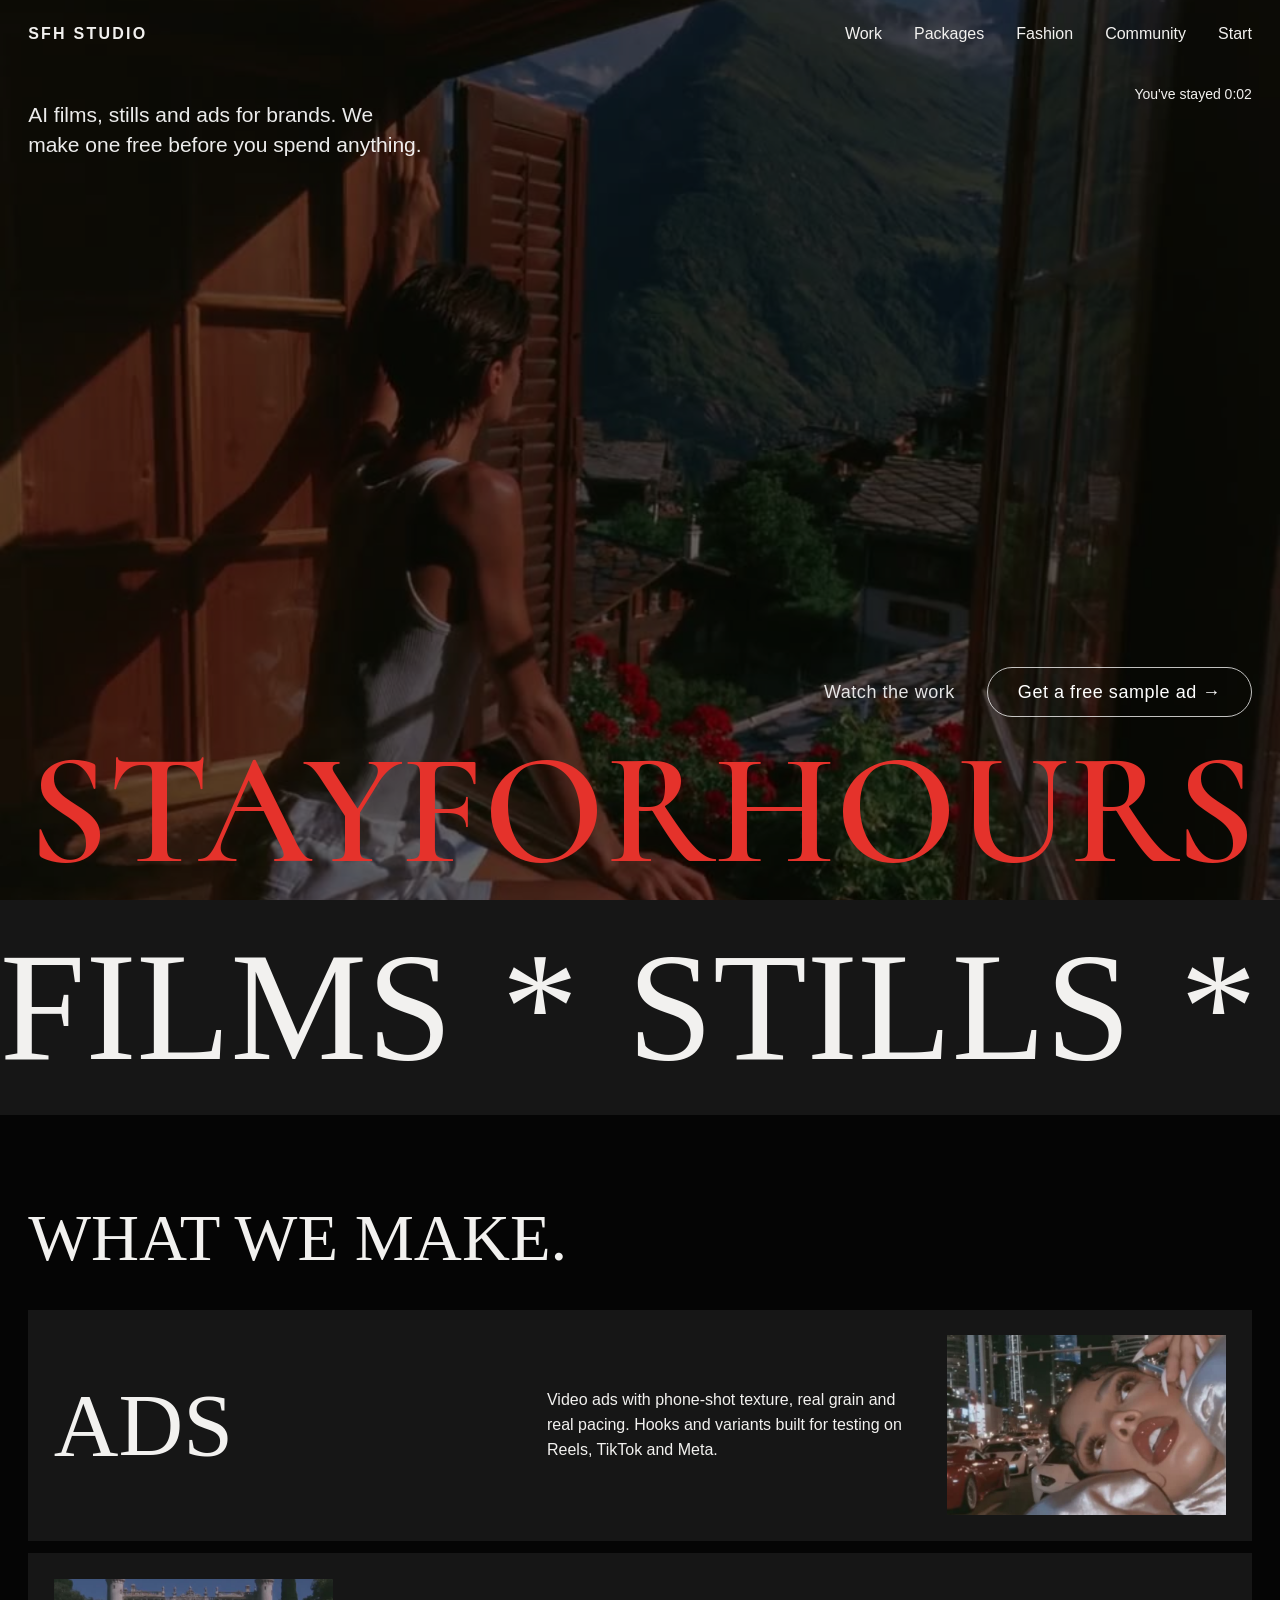
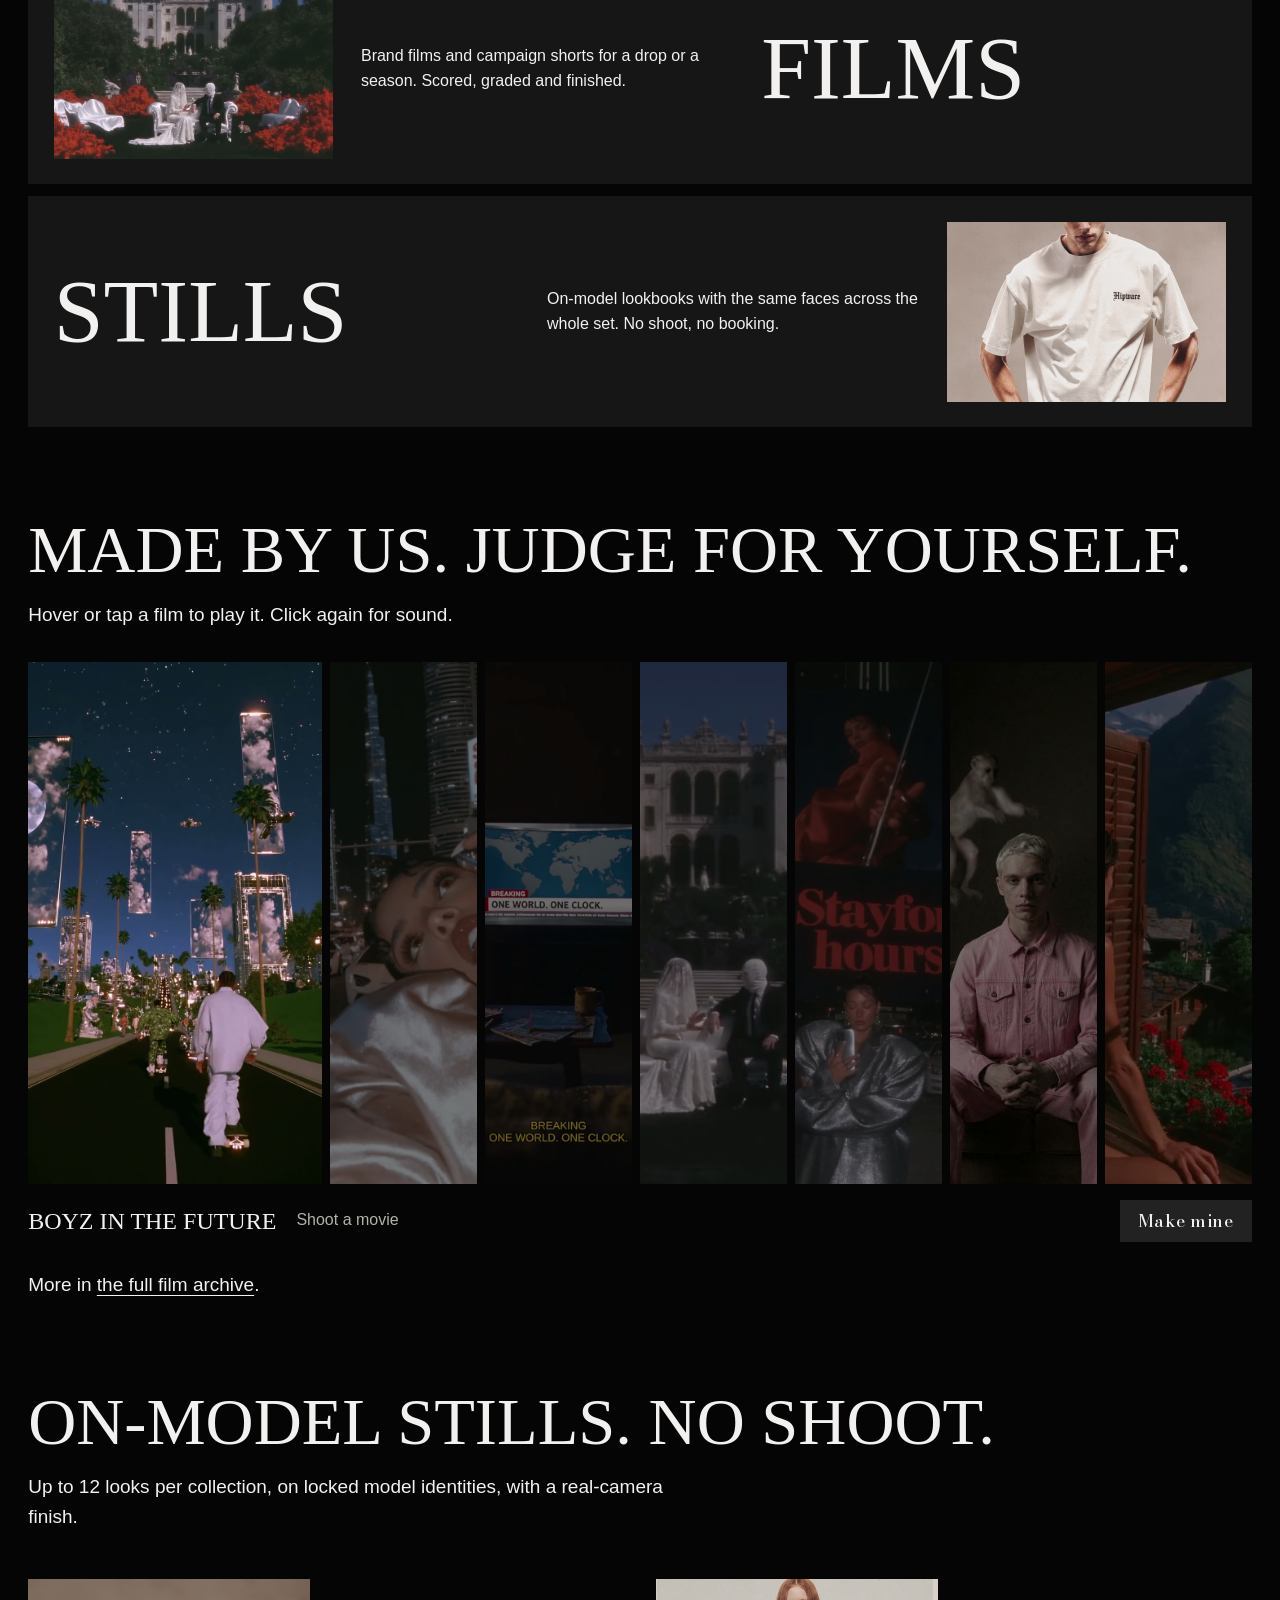
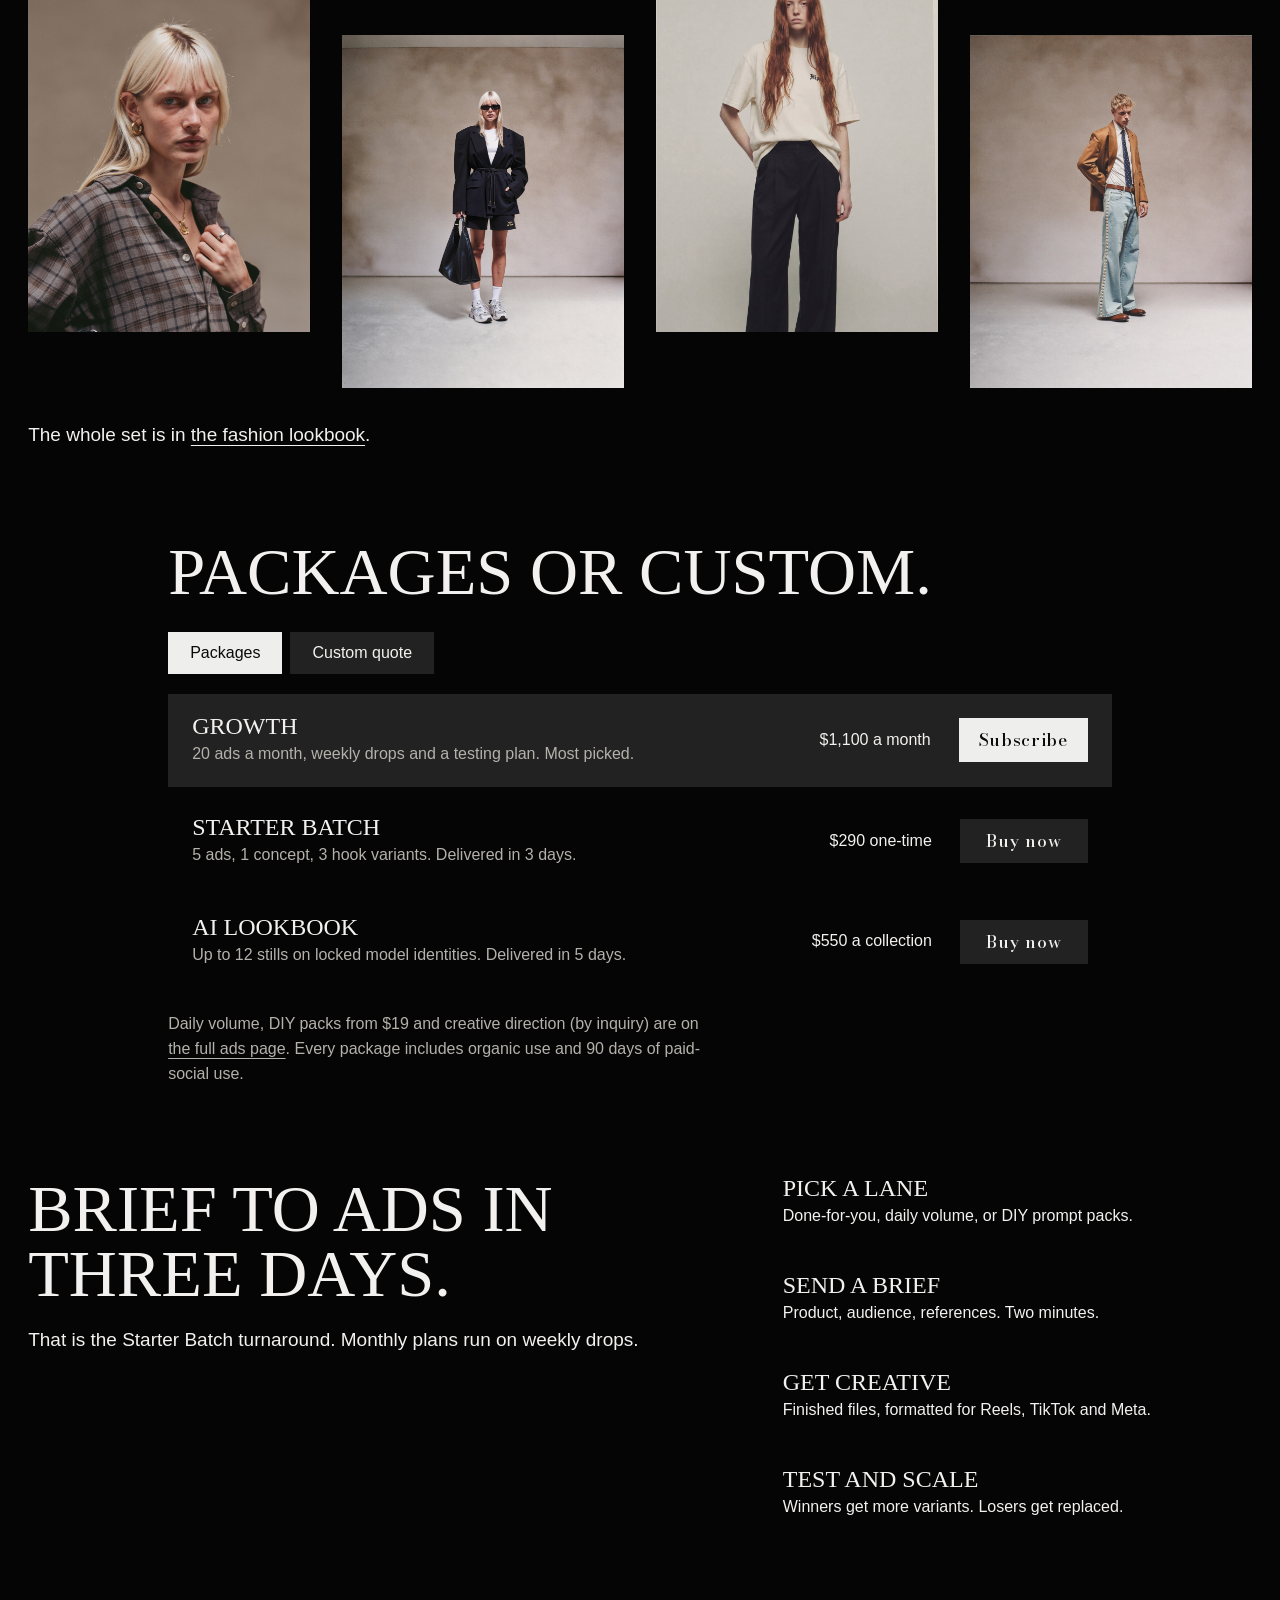
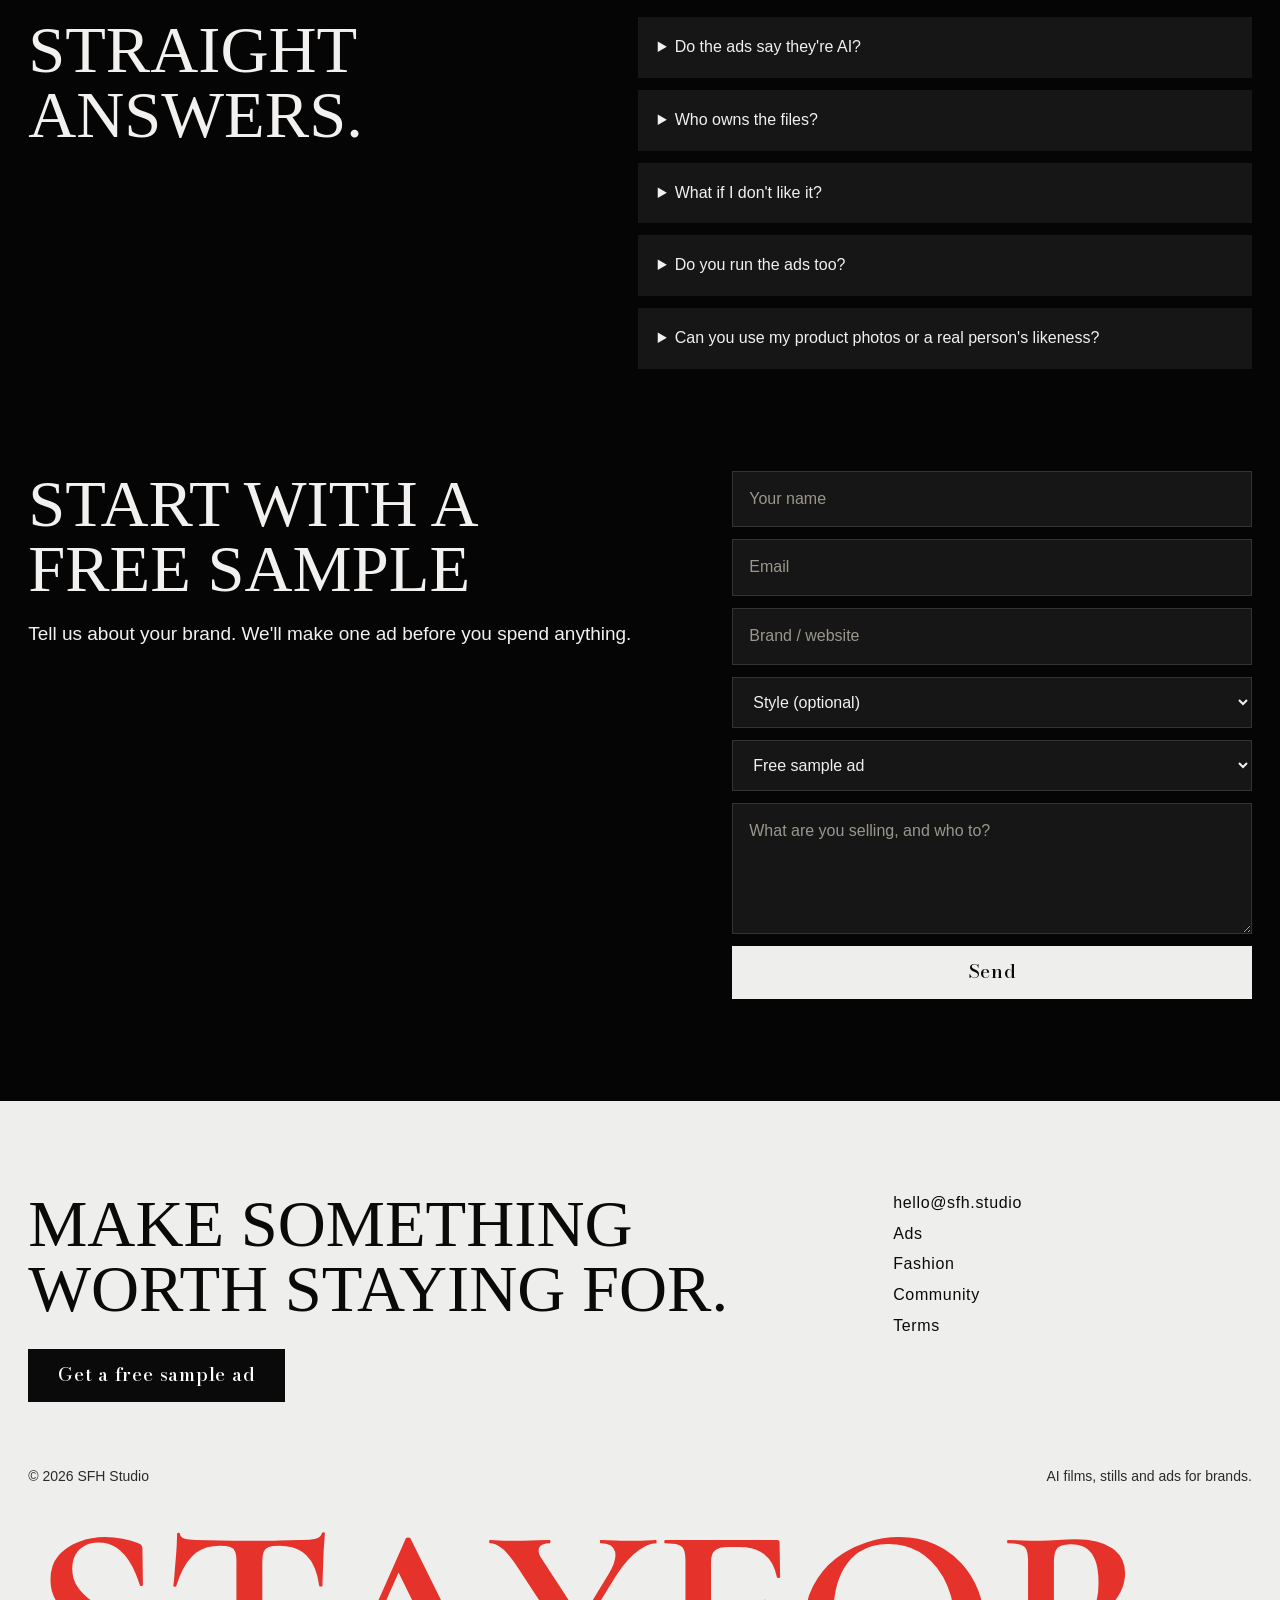
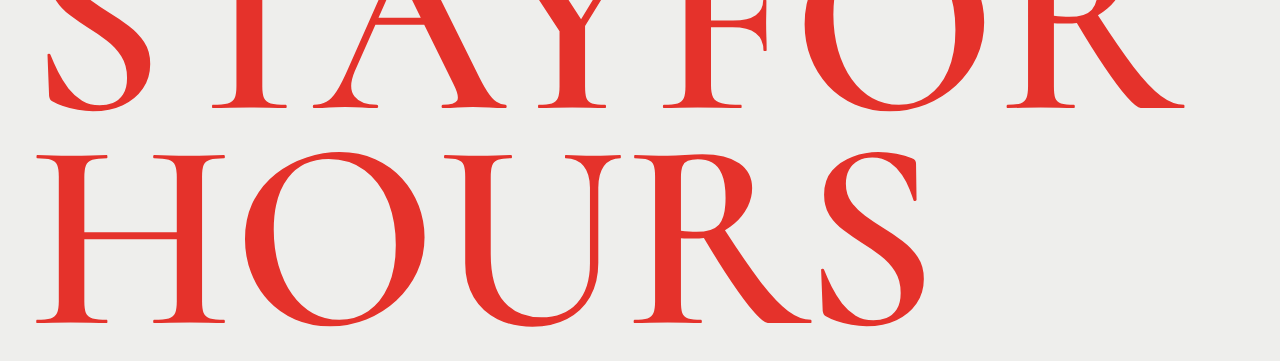
==== index.html @ dc60b014 "Marquee words blink fully off; STAY uppercase at random spots Words now fade completely out and back" ====
<!doctype html>
<html lang="en">
<head>
<meta charset="utf-8">
<meta name="viewport" content="width=device-width, initial-scale=1">
<title>SFH Studio</title>
<meta name="description" content="Visual storytelling for brands: films, stills and ads from SFH Studio.">
<link rel="icon" href="favicon.svg" type="image/svg+xml">
<meta property="og:type" content="website"><meta property="og:site_name" content="SFH Studio">
<meta property="og:title" content="SFH Studio"><meta property="og:description" content="Phone-shot video ads, films and stills for brands from SFH Studio.">
<meta property="og:url" content="https://sfh.studio/"><meta property="og:image" content="https://sfh.studio/og.png">
<meta name="twitter:card" content="summary_large_image">
<link rel="stylesheet" href="style.css">
<script>document.documentElement.classList.add("js")</script>
</head>
<body>
<header class="hero">
<video class="bg" src="reels/alpine.mp4" poster="reels/alpine.jpg" autoplay muted loop playsinline preload="metadata"></video>
<div class="shade"></div>
<nav><a class="logo" href="#" data-brand>SFH Studio</a>
<div><a href="#work">Work</a><a href="#pricing">Packages</a><a href="fashion.html">Fashion</a><a href="community.html">Community</a><a href="#start">Start</a></div></nav>
<div class="what-wrap">
<p class="what">AI films, stills and ads for brands. We make one free before you spend anything.</p>
</div>
<h1>Stayforhours</h1>
<div class="cta"><a class="btn ghost" href="#work">Watch the work</a><a class="btn" href="#start">Get a free sample ad <span aria-hidden="true">&rarr;</span></a></div>
</header>

<div class="marquee" aria-hidden="true"><div><span class="mq"><span class="w"><b>Films</b><i>Stay</i></span><span>*</span><span class="w"><b>Stills</b><i>Stay</i></span><span>*</span><span class="w"><b>Ads</b><i>Stay</i></span><span>*</span></span><span class="mq"><span class="w"><b>Films</b><i>Stay</i></span><span>*</span><span class="w"><b>Stills</b><i>Stay</i></span><span>*</span><span class="w"><b>Ads</b><i>Stay</i></span><span>*</span></span><span class="mq"><span class="w"><b>Films</b><i>Stay</i></span><span>*</span><span class="w"><b>Stills</b><i>Stay</i></span><span>*</span><span class="w"><b>Ads</b><i>Stay</i></span><span>*</span></span><span class="mq"><span class="w"><b>Films</b><i>Stay</i></span><span>*</span><span class="w"><b>Stills</b><i>Stay</i></span><span>*</span><span class="w"><b>Ads</b><i>Stay</i></span><span>*</span></span></div></div>

<main>
<section id="offer" class="offer">
<div class="wrap">
<h2 class="rv">What we make.</h2>
<div class="offers">
<a class="offer-row rv" href="ads.html"><h3>Ads</h3><p>Video ads with phone-shot texture, real grain and real pacing. Hooks and variants built for testing on Reels, TikTok and Meta.</p><img src="reels/after-hours.jpg" width="540" height="960" loading="lazy" alt="Still from the Hours Later ad"></a>
<a class="offer-row rv" href="videos.html"><h3>Films</h3><p>Brand films and campaign shorts for a drop or a season. Scored, graded and finished.</p><img src="reels/castle.jpg" width="960" height="720" loading="lazy" alt="Still from the Castle film"></a>
<a class="offer-row rv" href="fashion.html"><h3>Stills</h3><p>On-model lookbooks with the same faces across the whole set. No shoot, no booking.</p><img src="lookbook/look-04.jpg" width="1116" height="1400" loading="lazy" alt="Lookbook still, model in a cream tee"></a>
</div>
</div>
</section>

<section id="work" class="work">
<div class="wrap">
<h2 class="rv">Made by us. Judge for yourself.</h2>
<p class="lede rv" style="--d:80ms">Hover or tap a film to play it. Click again for sound.</p>
<div class="reel-wrap rv" style="--d:120ms">
<div class="panels" id="reels"></div>
<div class="now"><b id="now-title"></b><span id="now-style"></span><button type="button" class="btn ghost pick-btn" id="now-pick">Make mine</button></div>
</div>
<p class="lede more rv">More in <a href="videos.html">the full film archive</a>.</p>
</div>
</section>

<section id="stills" class="stills">
<div class="wrap">
<h2 class="rv">On-model stills. No shoot.</h2>
<p class="lede rv" style="--d:80ms">Up to 12 looks per collection, on locked model identities, with a real-camera finish.</p>
<div class="strip">
<img class="rv" src="lookbook/look-01.jpg" width="1116" height="1400" loading="lazy" alt="Lookbook still, close portrait in a checked shirt">
<img class="rv" style="--d:80ms" src="lookbook/look-03.jpg" width="1116" height="1400" loading="lazy" alt="Lookbook still, black blazer and shorts">
<img class="rv" style="--d:160ms" src="lookbook/look-12.jpg" width="1116" height="1400" loading="lazy" alt="Lookbook still, cream tee and black trousers">
<img class="rv" style="--d:240ms" src="lookbook/look-07.jpg" width="1116" height="1400" loading="lazy" alt="Lookbook still, tan blazer and light jeans">
</div>
<p class="lede more rv">The whole set is in <a href="fashion.html">the fashion lookbook</a>.</p>
</div>
</section>

<section id="pricing" class="pricing">
<div class="wrap narrow">
<h2 class="rv">Packages or custom.</h2>
<div class="tabs rv" role="tablist" aria-label="Pricing">
<button type="button" role="tab" id="t-pk" aria-selected="true" aria-controls="p-pk">Packages</button>
<button type="button" role="tab" id="t-q" aria-selected="false" aria-controls="p-q">Custom quote</button>
</div>
<div id="p-pk" role="tabpanel" aria-labelledby="t-pk">
<ul class="pk">
<li><div><h3>Growth</h3><p>20 ads a month, weekly drops and a testing plan. Most picked.</p></div><span class="amt">$1,100 a month</span><a class="btn" href="https://buy.stripe.com/6oU7sDgMt8I3fGPfzD3VC07">Subscribe</a></li>
<li><div><h3>Starter Batch</h3><p>5 ads, 1 concept, 3 hook variants. Delivered in 3 days.</p></div><span class="amt">$290 one-time</span><a class="btn ghost" href="https://buy.stripe.com/bJe00bfIp9M766f5Z33VC00">Buy now</a></li>
<li><div><h3>AI Lookbook</h3><p>Up to 12 stills on locked model identities. Delivered in 5 days.</p></div><span class="amt">$550 a collection</span><a class="btn ghost" href="https://buy.stripe.com/3cIcMXeEl0bxamv3QV3VC04">Buy now</a></li>
</ul>
<p class="lede more">Daily volume, DIY packs from $19 and creative direction (by inquiry) are on <a href="ads.html">the full ads page</a>. Every package includes organic use and 90 days of paid-social use.</p>
</div>
<div id="p-q" role="tabpanel" aria-labelledby="t-q" hidden>
<form id="quote">
<input name="name" placeholder="Your name" aria-label="Your name" required>
<input name="email" type="email" placeholder="Email" aria-label="Email" required>
<input name="brand" placeholder="Brand / website" aria-label="Brand or website" required>
<select name="interest" aria-label="What do you need"><option>Custom ads</option><option>Brand film</option><option>Lookbook or stills</option><option>Daily volume</option><option>Something else</option></select>
<select name="budget" aria-label="Budget"><option value="">Budget (optional)</option><option>Under $500</option><option>$500 to $2,000</option><option>$2,000 to $5,000</option><option>$5,000 and up</option><option>Not sure yet</option></select>
<textarea name="notes" rows="4" placeholder="What do you need, and by when?" aria-label="What do you need, and by when?"></textarea>
<button class="btn" type="submit">Request a quote</button>
</form>
</div>
</div>
</section>

<section id="how" class="how">
<div class="wrap how-grid wide">
<div>
<h2 class="rv">Brief to ads in three days.</h2>
<p class="lede rv" style="--d:80ms">That is the Starter Batch turnaround. Monthly plans run on weekly drops.</p>
</div>
<ol class="steps2">
<li class="rv"><b>Pick a lane</b><span>Done-for-you, daily volume, or DIY prompt packs.</span></li>
<li class="rv" style="--d:80ms"><b>Send a brief</b><span>Product, audience, references. Two minutes.</span></li>
<li class="rv" style="--d:160ms"><b>Get creative</b><span>Finished files, formatted for Reels, TikTok and Meta.</span></li>
<li class="rv" style="--d:240ms"><b>Test and scale</b><span>Winners get more variants. Losers get replaced.</span></li>
</ol>
</div>
</section>

<section id="faq" class="faq">
<div class="wrap how-grid">
<h2 class="rv">Straight answers.</h2>
<div>
<details class="rv"><summary>Do the ads say they're AI?</summary><p>We don't lead with it, and we're upfront if you ask. Platform AI-disclosure rules are your responsibility to apply when you publish; we'll tell you which ones apply to your placements.</p></details>
<details class="rv"><summary>Who owns the files?</summary><p>Once paid, you get organic use and 90 days of paid-social use. Longer paid use, exclusivity and full buyouts are add-ons. See the <a href="terms.html">terms</a>.</p></details>
<details class="rv"><summary>What if I don't like it?</summary><p>One revision round is included in every package. Daily volume includes ongoing direction changes.</p></details>
<details class="rv"><summary>Do you run the ads too?</summary><p>Optionally. Managed Testing launches and monitors your test inside your own ad account. You keep ownership of the account and pay the platform directly. We don't run ads through ours.</p></details>
<details class="rv"><summary>Can you use my product photos or a real person's likeness?</summary><p>Product photos, yes. We don't generate real people's likeness without written consent.</p></details>
</div>
</div>
</section>

<section id="start">
<div class="wrap start">
<div>
<h2 class="rv">Start with a free sample</h2>
<p class="lede rv" style="--d:80ms">Tell us about your brand. We'll make one ad before you spend anything.</p>
</div>
<form id="intake" class="rv" style="--d:140ms">
<input name="name" placeholder="Your name" aria-label="Your name" required>
<input name="email" type="email" placeholder="Email" aria-label="Email" required>
<input name="brand" placeholder="Brand / website" aria-label="Brand or website" required>
<select name="style" aria-label="Style"><option value="">Style (optional)</option><option>Shoot a movie</option><option>UGC ad</option><option>Brand story</option><option>Your own billboard</option><option>Fantasy film</option><option>Cinematic commercial</option><option>Up-close talk</option></select>
<select name="interest" aria-label="What are you interested in"><option>Free sample ad</option><option>Done-for-you package</option><option>Daily volume</option><option>DIY prompt packs</option><option>Lookbook</option><option>Brand film</option><option>Creative direction</option><option>1-on-1 consulting / coaching</option></select>
<textarea name="notes" rows="4" placeholder="What are you selling, and who to?" aria-label="What are you selling, and who to?"></textarea>
<button class="btn" type="submit">Send</button>
</form>
</div>
</section>
</main>

<footer>
<div class="f-top">
<div><h2>Make something worth staying for.</h2><a class="btn" href="#start">Get a free sample ad</a></div>
<div class="f-links"><span id="mail"></span><a href="ads.html">Ads</a><a href="fashion.html">Fashion</a><a href="community.html">Community</a><a href="terms.html">Terms</a></div>
</div>
<div class="f-legal"><span>© <span id="yr"></span> <span data-brand>SFH Studio</span></span><span>AI films, stills and ads for brands.</span></div>
<span class="f-name" aria-hidden="true">Stayfor<br>hours</span>
</footer>

<script src="contact.js"></script>
<script>
const SITE = {
  name: 'SFH Studio',
  email: CONTACT.email,
  formAction: CONTACT.formAction,
  reels: [
    {src:'reels/pink-house.mp4', poster:'reels/pink-house.jpg', label:'Boyz in the Future', ar:'9/16', style:'Shoot a movie'},
    {src:'reels/after-hours.mp4', poster:'reels/after-hours.jpg', label:'Hours Later', ar:'9/16', style:'UGC ad'},
    {src:'reels/timezones.mp4', poster:'reels/timezones.jpg', label:'The Day the World Abolished Time Zones', ar:'9/16', style:'Brand story'},
    {src:'reels/castle.mp4', poster:'reels/castle.jpg', label:'Castle film', ar:'4/3', style:'Fantasy film'},
    {src:'reels/billboard.mp4', poster:'reels/billboard.jpg', label:'Stay For Hours', ar:'9/16', style:'Your own billboard'},
    {src:'reels/reel-v1.mp4', poster:'reels/reel-v1.jpg', label:'Slow Burn', ar:'9/16', style:'Up-close talk'},
    {src:'reels/alpine.mp4', poster:'reels/alpine.jpg', label:'Alpine', ar:'4/3', style:'Cinematic commercial'}
  ]
};

const esc = s => String(s).replace(/[&<>"]/g, c => ({'&':'&amp;','<':'&lt;','>':'&gt;','"':'&quot;'}[c]));
const panels = document.getElementById('reels'), nowT = document.getElementById('now-title'), nowS = document.getElementById('now-style'), nowB = document.getElementById('now-pick');
panels.innerHTML = SITE.reels.map(r => `<figure class="panel" tabindex="0" aria-label="${esc(r.label)}" style="--ar:${r.ar==='4/3'?1.333:0.5625};--r:${esc(r.ar)}"><video src="${esc(r.src)}" poster="${esc(r.poster||'')}" muted loop playsinline preload="none"></video></figure>`).join('');
const pv = [...panels.children];
let cur = -1;
// Cloudflare static assets ignore Range requests, so streamed video can't be scrubbed (worst on phones). Loading each file as a blob on first open makes seeking work.
async function load(v) {
  if (v.dataset.blob) return; v.dataset.blob = '1';
  try { const blob = await (await fetch(v.getAttribute('src'))).blob(); const t = v.currentTime, playing = !v.paused; v.src = URL.createObjectURL(blob); if (t) v.currentTime = t; if (playing) v.play().catch(() => {}); } catch (_) {}
}
function openFilm(i, play = true) {
  if (i === cur) return; cur = i;
  pv.forEach((p, j) => { const v = p.querySelector('video'); p.classList.toggle('active', j === i); if (j !== i) { v.pause(); v.controls = false; v.muted = true; } });
  const r = SITE.reels[i], v = pv[i].querySelector('video');
  nowT.textContent = r.label; nowS.textContent = r.style; nowB.dataset.style = r.style;
  if (play) { load(v); v.play().catch(() => {}); }
}
let hov;
pv.forEach((p, i) => {
  p.addEventListener('mouseenter', () => { clearTimeout(hov); hov = setTimeout(() => openFilm(i), 90); });
  p.addEventListener('mouseleave', () => clearTimeout(hov));
  p.addEventListener('focus', () => openFilm(i));
  p.addEventListener('click', () => {
    if (cur !== i) { openFilm(i); return; }
    const v = p.querySelector('video'); v.muted = false; v.controls = true; v.play().catch(() => {});
  });
});
openFilm(0, false);

function pick(style) {
  const f = document.getElementById('intake');
  f.elements.style.value = style;
  document.getElementById('start').scrollIntoView({behavior:'smooth'});
  setTimeout(() => f.elements.name.focus({preventScroll:true}), 500);
}
nowB.addEventListener('click', () => pick(nowB.dataset.style));

// pricing tabs
const tabs = [...document.querySelectorAll('[role=tab]')];
tabs.forEach(t => t.addEventListener('click', () => tabs.forEach(o => {
  const on = o === t; o.setAttribute('aria-selected', on);
  document.getElementById(o.getAttribute('aria-controls')).hidden = !on;
})));
document.title = SITE.name;
document.querySelectorAll('[data-brand]').forEach(e => e.textContent = SITE.name);
document.getElementById('yr').textContent = new Date().getFullYear();
document.getElementById('mail').textContent = SITE.email;

// STAY jumps to a random spot on its word at the start of every blink
document.querySelectorAll('.mq i').forEach(el => {
  const place = () => { el.style.left = (Math.random() * 75) + '%'; el.style.top = (Math.random() * 70) + '%'; };
  place();
  el.addEventListener('animationiteration', place);
});

// entrances: reveal each part once as it scrolls in
const rio = new IntersectionObserver(es => es.forEach(e => { if (e.isIntersecting) { e.target.classList.add('in'); rio.unobserve(e.target); } }), {rootMargin:'0px 0px -8% 0px'});
document.querySelectorAll('.rv').forEach(el => rio.observe(el));

// the name as a clock: how long you've stayed
const stay = document.createElement('p'); stay.className = 'stay';
document.querySelector('.hero').appendChild(stay);
const t0 = Date.now();
(function tick(){ const s = Math.floor((Date.now()-t0)/1000); stay.textContent = `You've stayed ${Math.floor(s/60)}:${String(s%60).padStart(2,'0')}`; setTimeout(tick, 1000); })();

document.querySelectorAll('#intake,#quote').forEach(form => form.addEventListener('submit', async e => {
  e.preventDefault();
  const f = e.target, d = Object.fromEntries(new FormData(f)); const ref = CONTACT.ref(); if (ref) d.referrer = ref;
  const label = f.id === 'quote' ? 'Custom quote: ' : 'New inquiry: ';
  if (SITE.formAction) {
    try {
      const r = await fetch(SITE.formAction, {method:'POST', headers:{'Accept':'application/json'}, body:(()=>{const fd=new FormData(f); if (ref) fd.append('referrer', ref); fd.append('_subject', label + d.interest); return fd;})()});
      if (r.ok) { f.innerHTML = '<p class="lede">Got it. We\'ll be in touch within a day.</p>'; return; }
    } catch (_) {}
  }
  const body = Object.entries(d).map(([k,v]) => `${k}: ${v}`).join('\n');
  location.href = `mailto:${SITE.email}?subject=${encodeURIComponent(label+d.interest)}&body=${encodeURIComponent(body)}`;
}));
</script>
</body>
</html>
---- style.css ----
@font-face{font-family:'Bodoni Moda';font-weight:500;font-display:swap;src:url(fonts/bodoni-moda-500.woff2) format('woff2');unicode-range:U+0000-00FF,U+0131,U+0152-0153,U+02BB-02BC,U+02C6,U+02DA,U+02DC,U+2000-206F,U+20AC,U+2122}
@font-face{font-family:'Cormorant';font-weight:600;font-display:swap;src:url(fonts/cormorant-600.woff2) format('woff2');unicode-range:U+0000-00FF,U+0131,U+0152-0153,U+02BB-02BC,U+02C6,U+02DA,U+02DC,U+2000-206F,U+20AC,U+2122}
:root{
  --bg:#050505;--field:#161616;--field2:#222;--ink:#f2f1ef;--mut:#b4b1ab;
  --red:#e5322b;--acc:#d72d26;--bone:#eeeeec;
  --m:clamp(16px,2.2vw,32px);
  --fg:var(--ink);--card:var(--field);--line:#2a2a2a;
  --display:Georgia,'Times New Roman',serif;
  --mark:Cormorant,Georgia,serif;
  --text:'Helvetica Neue',Helvetica,Arial,sans-serif;
  --ease:cubic-bezier(.2,.7,.2,1);
}
*{box-sizing:border-box}
html{scroll-behavior:smooth}
body{margin:0;background:var(--bg);color:var(--ink);font:400 16px/1.55 var(--text);-webkit-font-smoothing:antialiased}
h1,h2,h3{font-family:var(--display);font-weight:400;margin:0}
a{color:inherit}
:focus-visible{outline:3px solid var(--red);outline-offset:3px}
::selection{background:var(--red);color:#fff}

.wrap{max-width:1280px;margin:0 auto;padding:0 var(--m)}

/* nav */
nav,.subnav{display:flex;justify-content:space-between;align-items:center;padding:22px 0;gap:12px}
nav a,.subnav a{color:var(--ink);text-decoration:none;margin-left:32px;font-size:16px;font-weight:500;transition:color .2s}
nav a:hover,.subnav a:hover{color:var(--red)}
.logo,.subnav .logo{font-weight:500;font-size:16px;letter-spacing:.2em;text-transform:uppercase;margin:0!important}
nav a.logo:hover{color:var(--ink)}

/* type */
h2{font-size:clamp(32px,5.2vw,80px);line-height:.98;letter-spacing:0}
h1.page-title{font-size:clamp(32px,5.6vw,80px);line-height:1;letter-spacing:0;margin:48px 0 18px;max-width:16em}
.lede{color:var(--ink);max-width:34em;font-size:19px;margin:18px 0 0}
.fine{font-size:16px;color:var(--mut);margin-top:18px;max-width:46em}

/* controls: one flat square button, ghost is a tone step */
.btn{display:inline-block;background:var(--bone);color:#0a0a0a;padding:15px 30px;border-radius:0;text-decoration:none;font:500 19px/1.2 'Bodoni Moda',Didot,Georgia,serif;letter-spacing:.04em;border:0;cursor:pointer;transition:background .4s ease,color .4s ease}
.btn:hover{background:var(--acc);color:#fff}
.btn:active{opacity:.85}
.btn.ghost{background:var(--field2);color:var(--ink)}
.btn.ghost:hover{background:#333;color:#fff}
footer .btn{background:#0a0a0a;color:#fff}
footer .btn:hover{background:var(--acc)}
.row{display:flex;gap:12px;flex-wrap:wrap;margin-top:28px}

/* sections */
section{padding:clamp(56px,7vw,96px) 0 0}
form{display:grid;gap:12px}
h2+form,.lede+form,h2+.calc{margin-top:28px}
input[type=range]{accent-color:var(--acc)}
input,select,textarea{width:100%;padding:15px 16px;background:var(--field);color:var(--ink);border:1px solid #333;border-radius:0;font:inherit;font-size:16px;transition:background .2s}
input:focus,select:focus,textarea:focus{background:var(--field2);outline:none;border-color:var(--red)}
input::placeholder,textarea::placeholder{color:#9b978f}
details{background:var(--field);padding:18px 20px;margin-bottom:8px}
summary{cursor:pointer;font-weight:500}
details p{margin:10px 0 0;color:var(--ink)}

/* cards (ads page): tone steps, no borders */
.grid{display:grid;gap:12px;grid-template-columns:repeat(auto-fit,minmax(250px,1fr));margin-top:32px}
.card{background:var(--field);padding:28px;display:flex;flex-direction:column;transition:background .2s}
.card:hover{background:var(--field2)}
.card.feat{background:var(--field2)}
.tag{font-size:14px;color:var(--mut)}
.pill{display:inline-block;font-size:14px;background:var(--field2);padding:3px 10px;color:var(--ink);margin-bottom:10px}
.price{font-size:56px;font-weight:400;margin:6px 0 2px;font-family:var(--display)}
.price small{font-size:15px;color:var(--mut);font-weight:400;font-family:var(--text)}
.card ul{padding-left:18px;color:var(--ink);margin:14px 0 22px;flex:1}
.card .btn{text-align:center}
.steps{display:grid;gap:12px;grid-template-columns:repeat(auto-fit,minmax(220px,1fr));margin-top:32px}
.steps div{background:var(--field);padding:24px}
.steps p{margin:6px 0 0}
.soon{background:var(--field);padding:56px 24px;text-align:center;margin-top:36px}
.soon b{display:block;font-family:var(--display);font-weight:400;font-size:clamp(34px,5vw,56px);color:var(--red);margin-bottom:6px}
.soon p{margin:0 auto;max-width:34em}

/* hero: the name is the monument */
.hero{position:relative;height:100svh;min-height:600px;display:flex;flex-direction:column;overflow:hidden;background:#000;padding:0 var(--m)}
.hero .bg{position:absolute;inset:0;width:100%;height:100%;object-fit:cover}
.hero .shade{position:absolute;inset:0;background:rgba(0,0,0,.55)}
.hero nav,.hero .what-wrap,.hero .cta,.hero h1{position:relative}
.what-wrap{margin-top:clamp(20px,3.5vh,40px)}
.what{font-family:var(--text);font-size:21px;line-height:1.4;max-width:19em;margin:0;font-weight:400;color:rgba(255,255,255,.92)}
.hero h1{font-family:var(--mark);font-weight:600;font-size:12.4vw;line-height:.8;letter-spacing:0;text-transform:uppercase;color:var(--red);white-space:nowrap;margin:0;padding-bottom:.16em;order:2}
.cta{order:1;margin-top:auto;display:flex;justify-content:flex-end;align-items:center;gap:20px 32px;flex-wrap:wrap;padding-bottom:clamp(16px,2.4vw,32px)}
.stay{position:absolute;right:var(--m);top:84px;font-size:14px;margin:0;color:var(--ink);font-variant-numeric:tabular-nums;z-index:2}

/* hero actions: slim outlined pill and a quiet link, bottom right */
.hero .btn{background:transparent;color:#fff;padding:15px 30px;border:1px solid rgba(255,255,255,.75);border-radius:999px;font:400 18px/1 var(--text);letter-spacing:.03em;transition:background .5s ease,border-color .5s ease}
.hero .btn:hover{transform:none;background:var(--acc);border-color:var(--acc);color:#fff}
.hero .btn.ghost{background:none;border:0;border-radius:0;padding:0;opacity:.88;transition:opacity .3s}
.hero .btn.ghost:hover{background:none;opacity:1;text-decoration:underline;text-decoration-thickness:1px;text-underline-offset:7px}

/* work: a slider that opens on hover */
.work h2{margin-bottom:0}
.more{margin-top:32px}
.more a{text-decoration-thickness:1px;text-underline-offset:4px}
.reel-wrap{margin-top:32px;--h:clamp(380px,58vh,560px)}
.panels{display:flex;gap:8px;height:var(--h)}
.panel{position:relative;margin:0;flex:1 1 0;min-width:0;overflow:hidden;background:#000;cursor:pointer;transition:flex-basis .55s var(--ease),flex-grow .55s var(--ease)}
.panel.active{flex:0 0 min(calc(var(--h)*var(--ar)),72%)}
.panel video{position:absolute;inset:0;width:100%;height:100%;object-fit:cover;transition:filter .4s}
.panel:not(.active) video{filter:brightness(.5)}
.panel:not(.active):hover video{filter:brightness(.8)}
.now{display:flex;align-items:center;gap:8px 20px;flex-wrap:wrap;margin-top:16px}
.now b{font:400 24px/1 var(--display);text-transform:uppercase}
.now span{color:var(--mut);font-size:16px}
.now .btn{margin-left:auto;padding:11px 18px;font-size:17px}
.reel-wrap + .more{margin-top:28px}

/* offer rows */
.offers{display:grid;gap:12px;margin-top:40px}
.offer-row{display:grid;grid-template-columns:5fr 4fr 3fr;gap:12px var(--m);align-items:center;background:var(--field);padding:clamp(18px,2vw,28px);text-decoration:none;transition:background .25s}
.offer-row:hover{background:var(--field2)}
.offer-row h3{font-size:clamp(44px,7vw,104px);line-height:.9}
.offer-row p{margin:0;max-width:26em}
.offer-row img{width:100%;height:180px;object-fit:cover;display:block;transition:transform .5s var(--ease)}
.offer-row:hover img{transform:scale(1.03)}
.offer-row:nth-child(2){grid-template-columns:3fr 4fr 5fr}
.offer-row:nth-child(2) img{grid-column:1;grid-row:1}
.offer-row:nth-child(2) p{grid-column:2;grid-row:1}
.offer-row:nth-child(2) h3{grid-column:3;grid-row:1}

/* stills strip */
.strip{display:grid;grid-template-columns:repeat(4,1fr);gap:32px;margin-top:48px;align-items:start}
.strip img{width:100%;height:auto;display:block;aspect-ratio:4/5;object-fit:cover}
.strip img:nth-child(even){margin-top:56px}

/* pricing: compact tabs */
.wrap.narrow{max-width:1000px}
.tabs{display:flex;gap:8px;margin-top:28px}
.tabs button{font:500 16px/1 var(--text);background:var(--field2);color:var(--ink);border:0;padding:13px 22px;cursor:pointer;transition:background .2s,color .2s}
.tabs button[aria-selected=true]{background:var(--bone);color:#0a0a0a}
[role=tabpanel]{margin-top:20px}
[hidden]{display:none!important}
.pk{list-style:none;margin:0;padding:0;display:grid;gap:8px}
.pk li{display:grid;grid-template-columns:1fr auto auto;gap:12px 28px;align-items:center;padding:20px 24px}
.pk li:first-child{background:var(--field2)}
.pk h3{font-size:24px;line-height:1}
.pk p{margin:4px 0 0;color:var(--mut)}
.pk .amt{font-weight:500;white-space:nowrap}
.pk .btn{padding:12px 20px;min-width:128px;text-align:center;font-size:17px}
.pricing .more{margin-top:24px;font-size:16px;color:var(--mut)}

/* how + faq */
.how-grid{display:grid;grid-template-columns:5fr 6fr;gap:var(--m) 8%;align-items:start}
.how-grid.wide{grid-template-columns:7fr 5fr}
.steps2{list-style:none;margin:0;padding:0;display:grid;gap:36px}
.steps2 li{padding:0 0 8px;display:flex;flex-direction:column;gap:4px}
.steps2 b{font:400 24px/1 var(--display);text-transform:uppercase}
.faq details{margin-bottom:12px}

/* marquee: the one loud move */
.marquee{overflow:hidden;background:var(--field);padding:clamp(20px,3vw,40px) 0}
.marquee div{display:flex;width:max-content;animation:slide 38s linear infinite}
.marquee .mq{display:flex;gap:.32em;padding-right:.32em;font:400 clamp(72px,12vw,180px)/.9 var(--display);text-transform:uppercase;white-space:nowrap}
.mq .w{position:relative}
.mq b{display:block;font-weight:inherit;animation:mqblink 3.6s ease-in-out infinite}
.mq .w:nth-child(3) b{animation-delay:1.2s}
.mq .w:nth-child(5) b{animation-delay:2.4s}
/* a small red STAY over each word on its own rhythm; script moves it to a random spot each cycle */
.mq i{position:absolute;font:600 .3em/1 Cormorant,Georgia,serif;font-style:normal;text-transform:uppercase;letter-spacing:.06em;white-space:nowrap;color:var(--red);opacity:0;animation:stayblink 2.6s ease-in-out infinite;pointer-events:none}
.mq .w:nth-child(3) i{animation-delay:.9s}
.mq .w:nth-child(5) i{animation-delay:1.8s}
@keyframes mqblink{0%,100%{opacity:1}50%{opacity:0}}
@keyframes stayblink{0%,100%{opacity:0}45%,55%{opacity:1}}
.marquee:hover div{animation-play-state:paused}
@keyframes slide{to{transform:translateX(-50%)}}

/* start */
.start{display:grid;grid-template-columns:7fr 6fr;gap:var(--m) 8%;align-items:start}
.start form{margin-top:0}

/* footer: inverse field, name cropped by the bottom edge */
footer{margin-top:clamp(64px,8vw,112px);background:var(--bone);color:#0a0a0a;overflow:hidden;position:relative;padding:clamp(48px,7vw,96px) var(--m) 0}
footer a{text-decoration:none}
footer a:hover{color:var(--acc)}
.f-top{display:grid;grid-template-columns:7fr 3fr;gap:32px var(--m);align-items:start}
.f-top h2{max-width:13em;font-size:clamp(30px,5.2vw,80px)}
.f-top .btn{margin-top:28px}
.f-links{display:flex;flex-direction:column;gap:6px;font-size:16px;font-weight:400;letter-spacing:.04em}
.f-legal{display:flex;justify-content:space-between;gap:16px;flex-wrap:wrap;font-size:14px;margin-top:clamp(40px,5vw,72px);color:#2b2b2b}
.f-name{display:block;font:600 21vw/.8 var(--mark);text-transform:uppercase;color:var(--red);white-space:nowrap;margin:.1em 0 0;letter-spacing:-.005em;padding-bottom:.06em}
.sub-foot{padding:48px 0;color:var(--mut);font-size:14px}
.sub-foot a{color:inherit}

/* sub-page footer (plain) */
body>.wrap>footer{background:none;color:var(--mut);font-size:14px;padding:48px 0;overflow:visible;margin-top:clamp(64px,8vw,112px)}
body>.wrap>footer a{color:inherit}

/* legal text */
.legal{max-width:720px}
.legal h2{font-size:24px;line-height:1.1;margin:40px 0 10px}
.legal p{color:var(--ink);margin:0}

/* gallery + all-videos grid */
.gallery{columns:3 260px;column-gap:12px;margin-top:32px}
.gallery img{width:100%;height:auto;display:block;margin:0 0 12px;break-inside:avoid;background:var(--field)}
.vgrid{display:grid;gap:28px 16px;grid-template-columns:repeat(auto-fill,minmax(240px,1fr));align-items:start;margin-top:8px}
.vgrid figure{margin:0;min-width:0}
.vgrid video{display:block;width:100%;height:auto;background:#000}
.vgrid figcaption{margin-top:12px;font-family:var(--display);font-weight:400;font-size:24px;line-height:1.05}
@media (min-width:560px){.vgrid figure.wide{grid-column:span 2}}

/* poster strip */
.posters{display:grid;grid-template-columns:repeat(3,1fr);gap:24px;margin-top:40px}
.posters.four{grid-template-columns:repeat(4,1fr)}
.posters img{width:100%;height:auto;aspect-ratio:4/5;object-fit:cover;display:block}
.posters img:nth-child(even){margin-top:40px}

/* film archive */
.vsec h2{font-size:clamp(28px,3.2vw,44px)}
.vwide{display:grid;grid-template-columns:repeat(3,1fr);gap:32px 24px;margin-top:28px}
.vtall{display:grid;grid-template-columns:repeat(4,1fr);gap:48px 24px;margin-top:28px}
.vcard{margin:0;min-width:0}
.vplay{position:relative;display:block;width:100%;padding:0;border:0;background:#000;cursor:pointer;overflow:hidden}
.vplay video{display:block;width:100%;height:auto;object-fit:cover}
.vplay:not(.on)::after{content:"";position:absolute;left:50%;top:50%;width:54px;height:54px;margin:-27px 0 0 -27px;border-radius:50%;background:rgba(0,0,0,.5) url("data:image/svg+xml,%3Csvg xmlns='http://www.w3.org/2000/svg' viewBox='0 0 24 24'%3E%3Cpath fill='%23fff' d='M9 7l9 5-9 5z'/%3E%3C/svg%3E") center/26px no-repeat;transition:background-color .25s,transform .25s var(--ease)}
.vplay:not(.on):hover::after{background-color:var(--acc);transform:scale(1.08)}
.vcard figcaption{display:flex;flex-direction:column;gap:2px;margin-top:12px}
.vcard figcaption b{font:400 22px/1.1 var(--display);text-transform:uppercase}
.vcard figcaption span{color:var(--mut);font-size:16px}

/* entrances: only hidden when script has run, so content never depends on it */
.js .rv{opacity:0;transform:translateY(26px);transition:opacity .7s var(--ease),transform .7s var(--ease);transition-delay:var(--d,0ms)}
.js .rv.in{opacity:1;transform:none}

@media (max-width:900px){
  .offer-row,.offer-row:nth-child(2){grid-template-columns:1fr 120px;grid-template-rows:auto 1fr;align-items:start}
  .offer-row h3,.offer-row:nth-child(2) h3{grid-column:1;grid-row:1}
  .offer-row p,.offer-row:nth-child(2) p{grid-column:1;grid-row:2}
  .offer-row img,.offer-row:nth-child(2) img{grid-column:2;grid-row:1/3;height:150px}
  .strip{grid-template-columns:repeat(2,1fr);gap:20px}
  .plans,.how-grid,.how-grid.wide{grid-template-columns:1fr;row-gap:32px}
  .plan.big{grid-row:auto}
  .panels{display:grid;grid-template-columns:1fr 1fr;height:auto;gap:8px}
  .panel,.panel.active{flex:none;aspect-ratio:var(--r)}
  .panel:nth-child(3),.panel:nth-child(4),.panel:nth-child(7){grid-column:span 2}
  .panel:nth-child(3){aspect-ratio:4/3}
  .posters,.posters.four{grid-template-columns:repeat(4,1fr);gap:8px}
  .posters img:nth-child(even){margin-top:20px}
  .offer-row{align-content:start}
  .panel video,.panel:not(.active) video{filter:none}
  .vcard figcaption b{font-size:18px}
  .vwide{grid-template-columns:1fr}
  .vtall{grid-template-columns:repeat(2,1fr);gap:32px 16px}
  .pk li{grid-template-columns:1fr auto}
  .pk li div{grid-column:1/3}
  .start{grid-template-columns:1fr}
  .f-top{grid-template-columns:1fr}
}
@media (max-width:640px){
  nav,.subnav{flex-wrap:wrap}
  nav div,.subnav div{display:flex;flex-wrap:wrap;gap:6px 14px}
  nav a,.subnav a{margin-left:0}
  .hero{height:auto;min-height:100svh;padding-bottom:10px}
  .hero h1{font-size:12vw}
  .stay{top:112px;right:auto;left:var(--m)}
  .what-wrap{margin-top:40px}
  .what{font-size:20px}
  .cta{flex-direction:column;align-items:flex-start;gap:18px}
  .hero .btn,.hero .btn.ghost{background:none;border:0;border-radius:0;padding:0;font-size:18px;opacity:1}
  .hero .btn:hover{background:none;text-decoration:underline;text-decoration-thickness:1px;text-underline-offset:7px}
  .f-name{font-size:18vw}
}
@media (prefers-reduced-motion:reduce){
  html{scroll-behavior:auto}
  .marquee div{animation:none}
  .mq b,.mq i{animation:none}
  .mq i{opacity:1}
  .js .rv{opacity:1;transform:none;transition:none}
  .btn,.panel,.panel video,.hero .btn{transition:none}
}

/* stern display: one family, condensed and heavy */
h1,h2,h3,.price,.soon b,.marquee span,.f-name,.vgrid figcaption,.logo,.result .big{font-weight:400;text-transform:uppercase}
.vgrid figcaption{font-weight:500;font-size:24px}
.logo,.subnav .logo{font-stretch:100%;font-weight:600;letter-spacing:.14em}
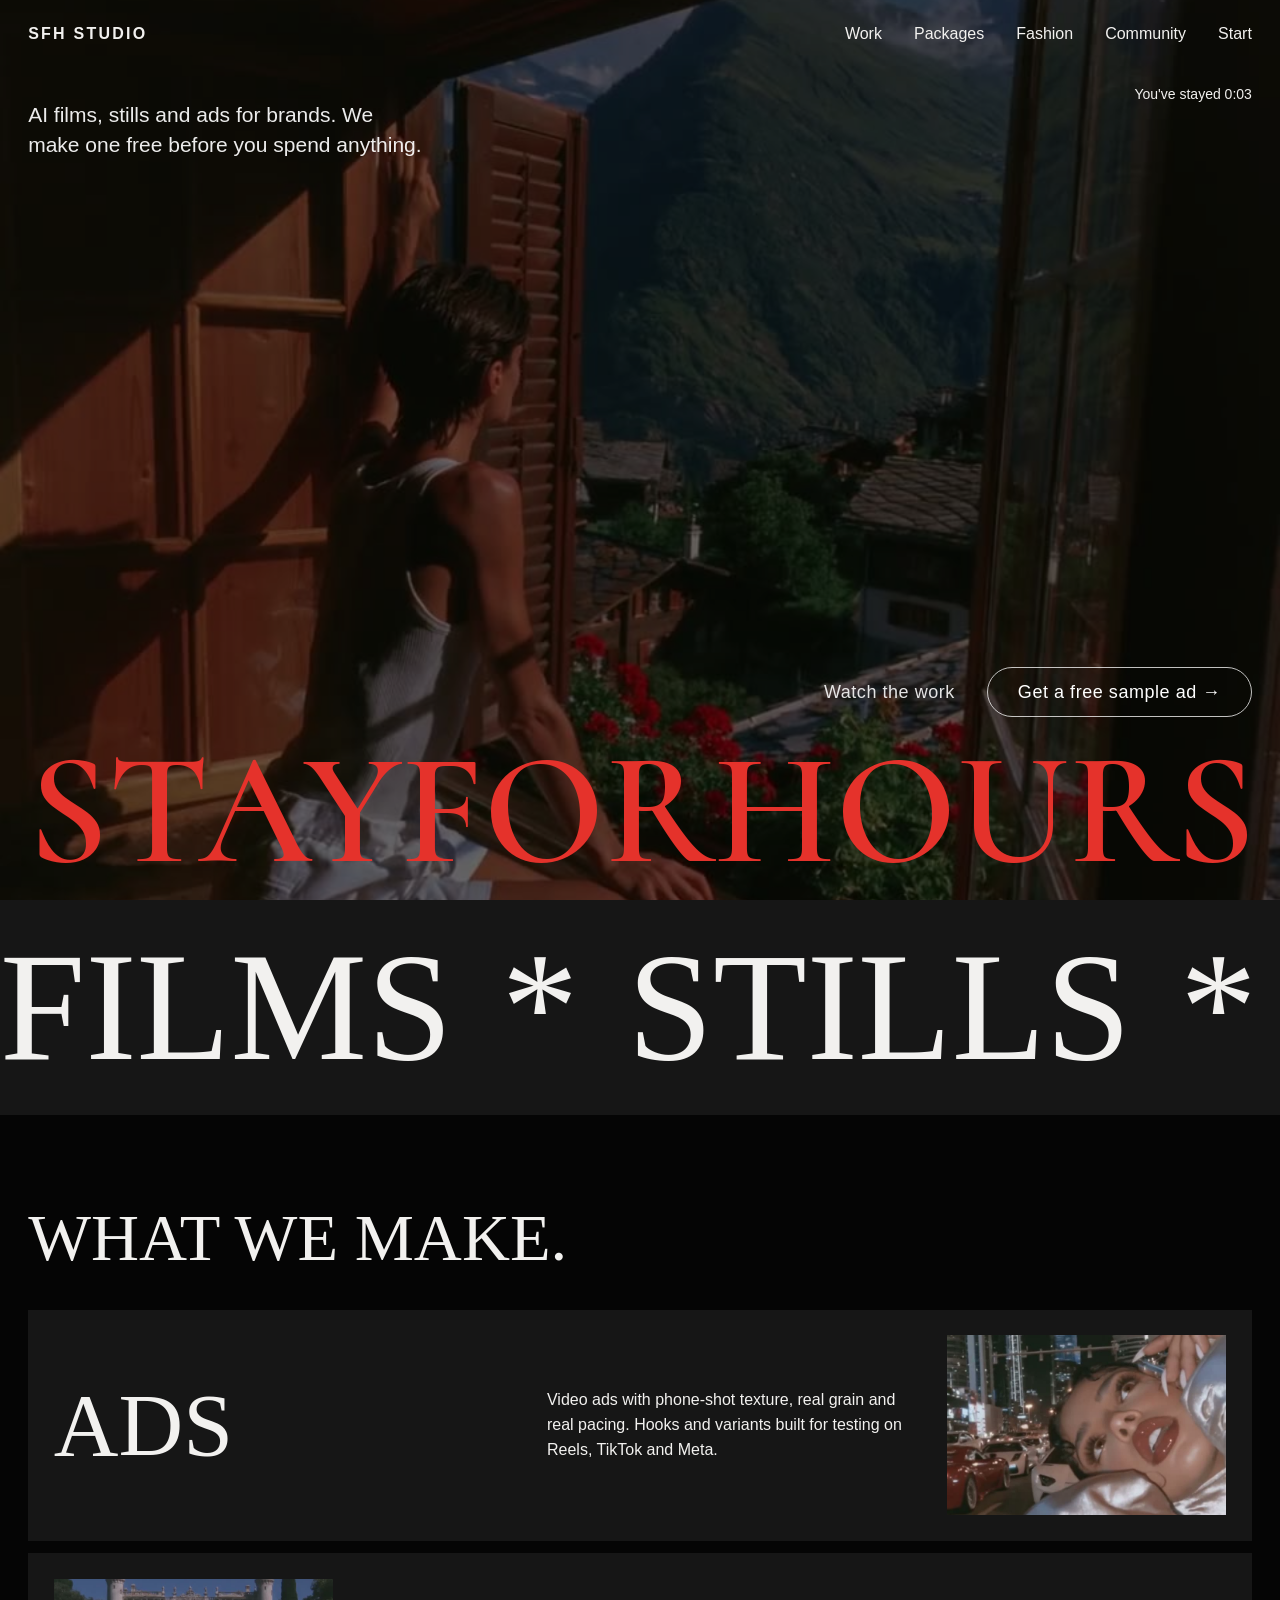
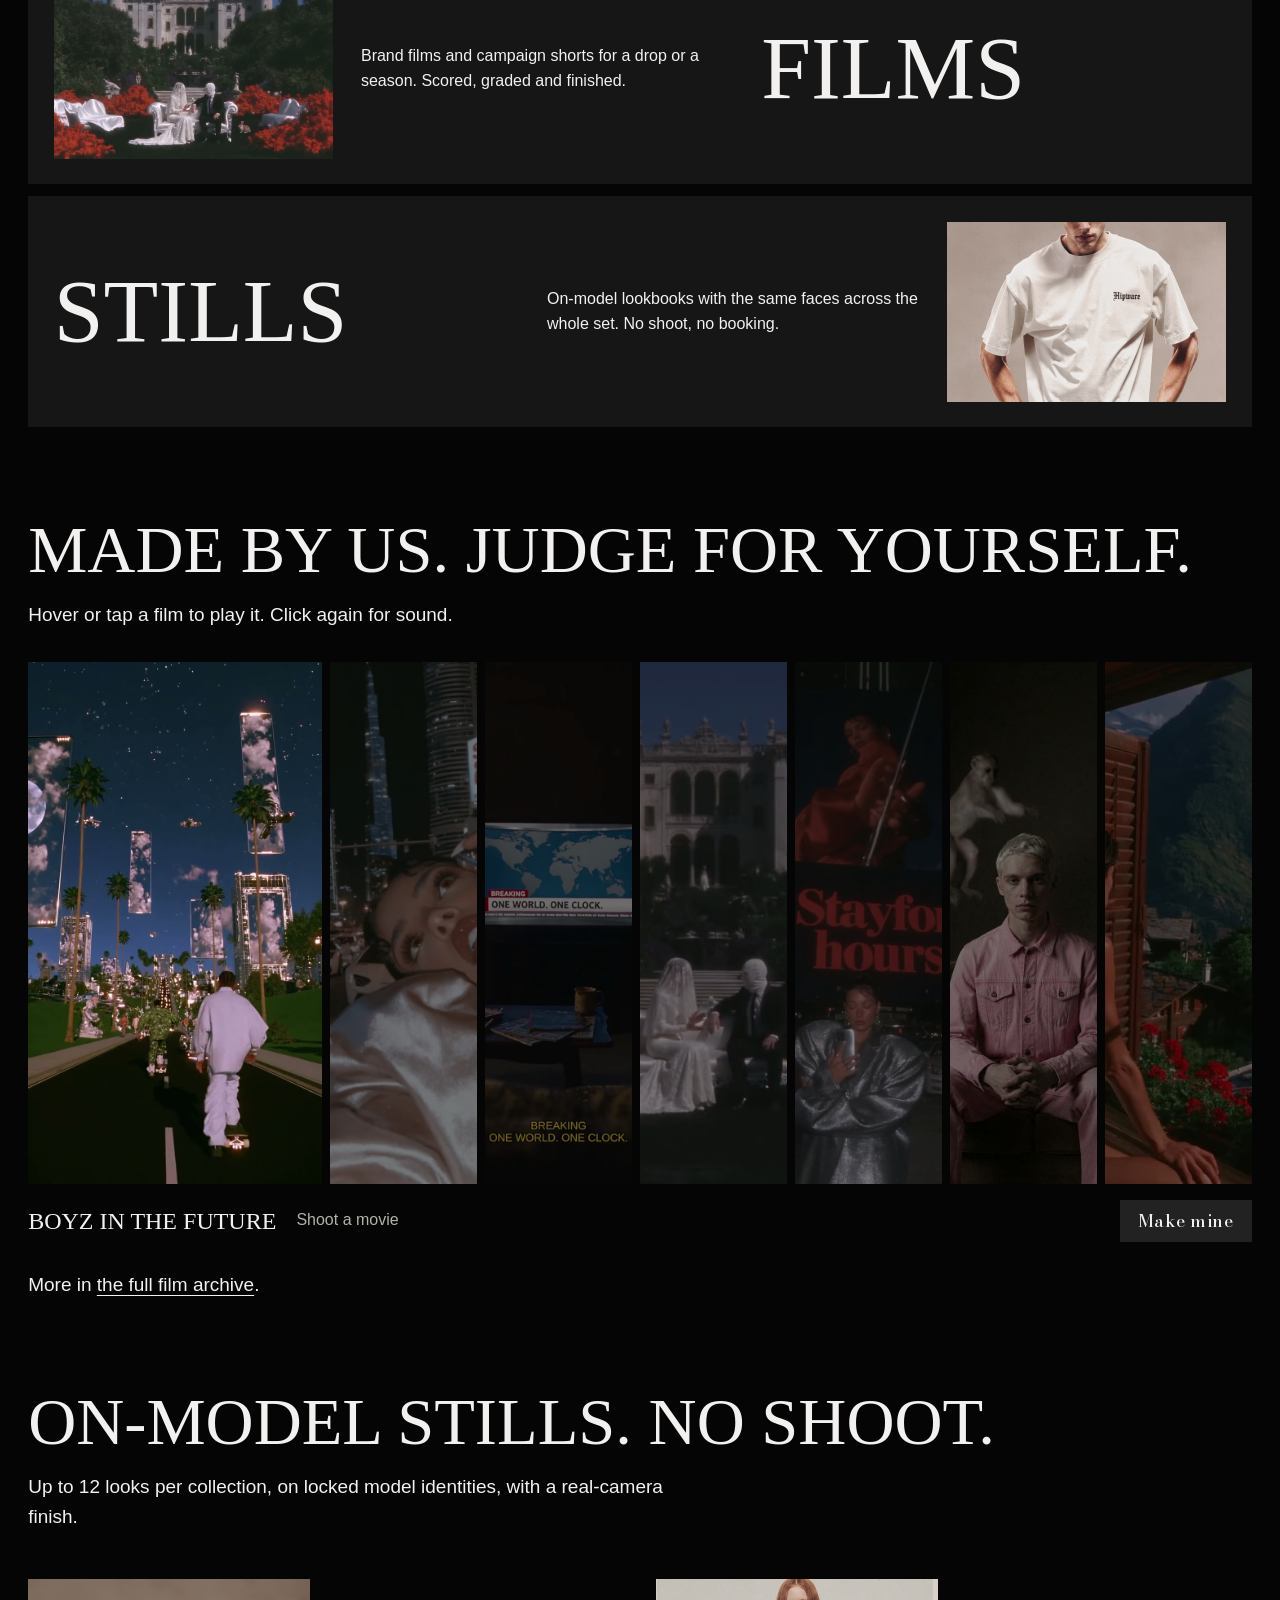
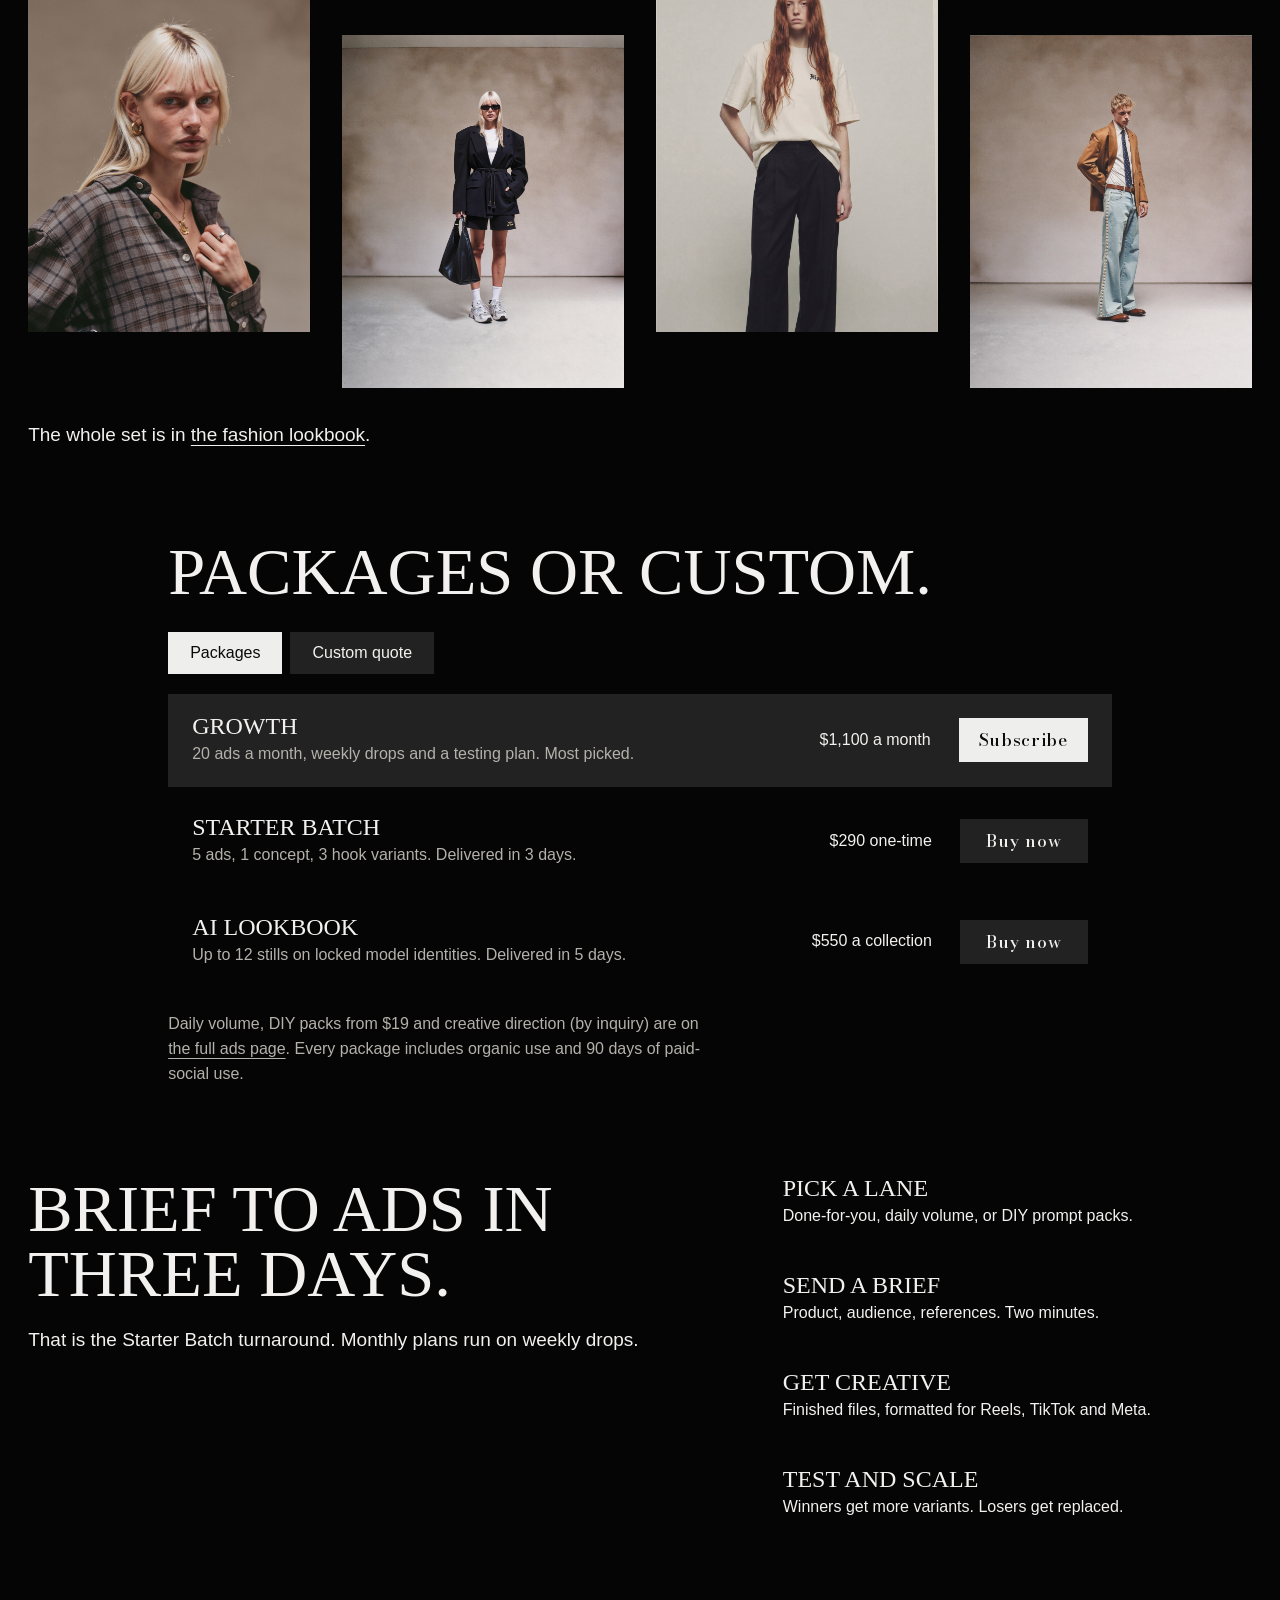
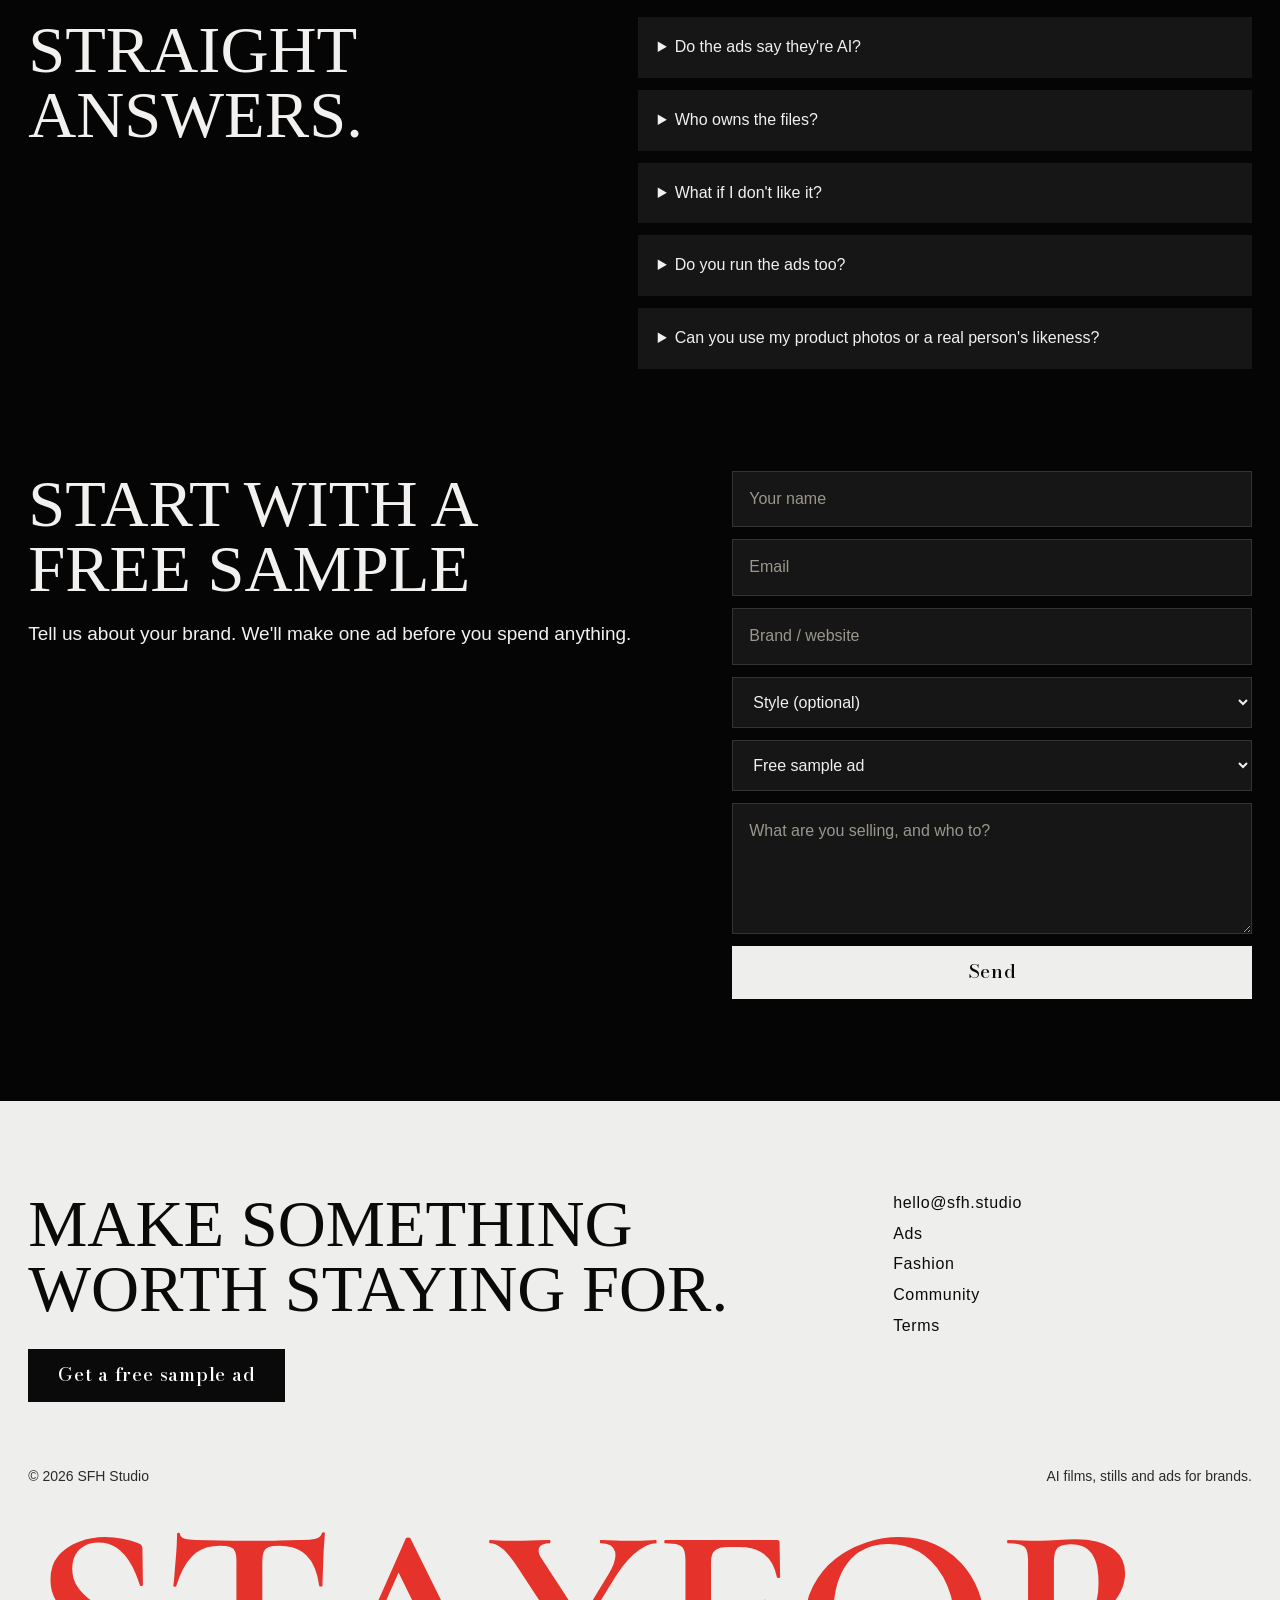
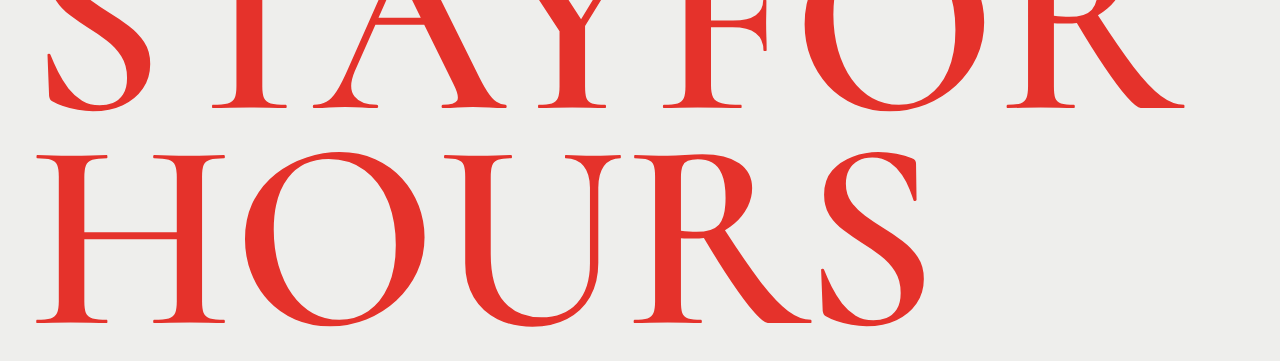
==== commit eb7562e0: "Marquee: steady words, one red STAY at a time Drop the word blink and random placement. A single red" ====
--- a/index.html
+++ b/index.html
@@ -216,12 +216,18 @@
 document.getElementById('yr').textContent = new Date().getFullYear();
 document.getElementById('mail').textContent = SITE.email;
 
-// STAY jumps to a random spot on its word at the start of every blink
-document.querySelectorAll('.mq i').forEach(el => {
-  const place = () => { el.style.left = (Math.random() * 75) + '%'; el.style.top = (Math.random() * 70) + '%'; };
-  place();
-  el.addEventListener('animationiteration', place);
-});
+// one red STAY at a time, on a word that is on screen
+if (!matchMedia('(prefers-reduced-motion: reduce)').matches) {
+  const stays = [...document.querySelectorAll('.mq i')];
+  let last = null;
+  setInterval(() => {
+    const pool = stays.filter(i => { const r = i.parentElement.getBoundingClientRect(), mid = r.left + r.width / 2; return i !== last && mid > innerWidth * .1 && mid < innerWidth * .9; });
+    if (!pool.length) return;
+    const el = pool[Math.floor(Math.random() * pool.length)];
+    el.classList.add('on'); last = el;
+    setTimeout(() => el.classList.remove('on'), 1800);
+  }, 3200);
+}
 
 // entrances: reveal each part once as it scrolls in
 const rio = new IntersectionObserver(es => es.forEach(e => { if (e.isIntersecting) { e.target.classList.add('in'); rio.unobserve(e.target); } }), {rootMargin:'0px 0px -8% 0px'});
--- a/style.css
+++ b/style.css
@@ -154,15 +154,10 @@
 .marquee div{display:flex;width:max-content;animation:slide 38s linear infinite}
 .marquee .mq{display:flex;gap:.32em;padding-right:.32em;font:400 clamp(72px,12vw,180px)/.9 var(--display);text-transform:uppercase;white-space:nowrap}
 .mq .w{position:relative}
-.mq b{display:block;font-weight:inherit;animation:mqblink 3.6s ease-in-out infinite}
-.mq .w:nth-child(3) b{animation-delay:1.2s}
-.mq .w:nth-child(5) b{animation-delay:2.4s}
-/* a small red STAY over each word on its own rhythm; script moves it to a random spot each cycle */
-.mq i{position:absolute;font:600 .3em/1 Cormorant,Georgia,serif;font-style:normal;text-transform:uppercase;letter-spacing:.06em;white-space:nowrap;color:var(--red);opacity:0;animation:stayblink 2.6s ease-in-out infinite;pointer-events:none}
-.mq .w:nth-child(3) i{animation-delay:.9s}
-.mq .w:nth-child(5) i{animation-delay:1.8s}
-@keyframes mqblink{0%,100%{opacity:1}50%{opacity:0}}
-@keyframes stayblink{0%,100%{opacity:0}45%,55%{opacity:1}}
+.mq b{display:block;font-weight:inherit}
+/* a small red STAY lights up on one word at a time, top-right, fading slowly */
+.mq i{position:absolute;top:-.12em;right:-.55em;font:600 .3em/1 Cormorant,Georgia,serif;font-style:normal;text-transform:uppercase;letter-spacing:.06em;white-space:nowrap;color:var(--red);opacity:0;transition:opacity 1.2s ease;pointer-events:none}
+.mq i.on{opacity:1}
 .marquee:hover div{animation-play-state:paused}
 @keyframes slide{to{transform:translateX(-50%)}}
 
@@ -265,8 +260,6 @@
 @media (prefers-reduced-motion:reduce){
   html{scroll-behavior:auto}
   .marquee div{animation:none}
-  .mq b,.mq i{animation:none}
-  .mq i{opacity:1}
   .js .rv{opacity:1;transform:none;transition:none}
   .btn,.panel,.panel video,.hero .btn{transition:none}
 }
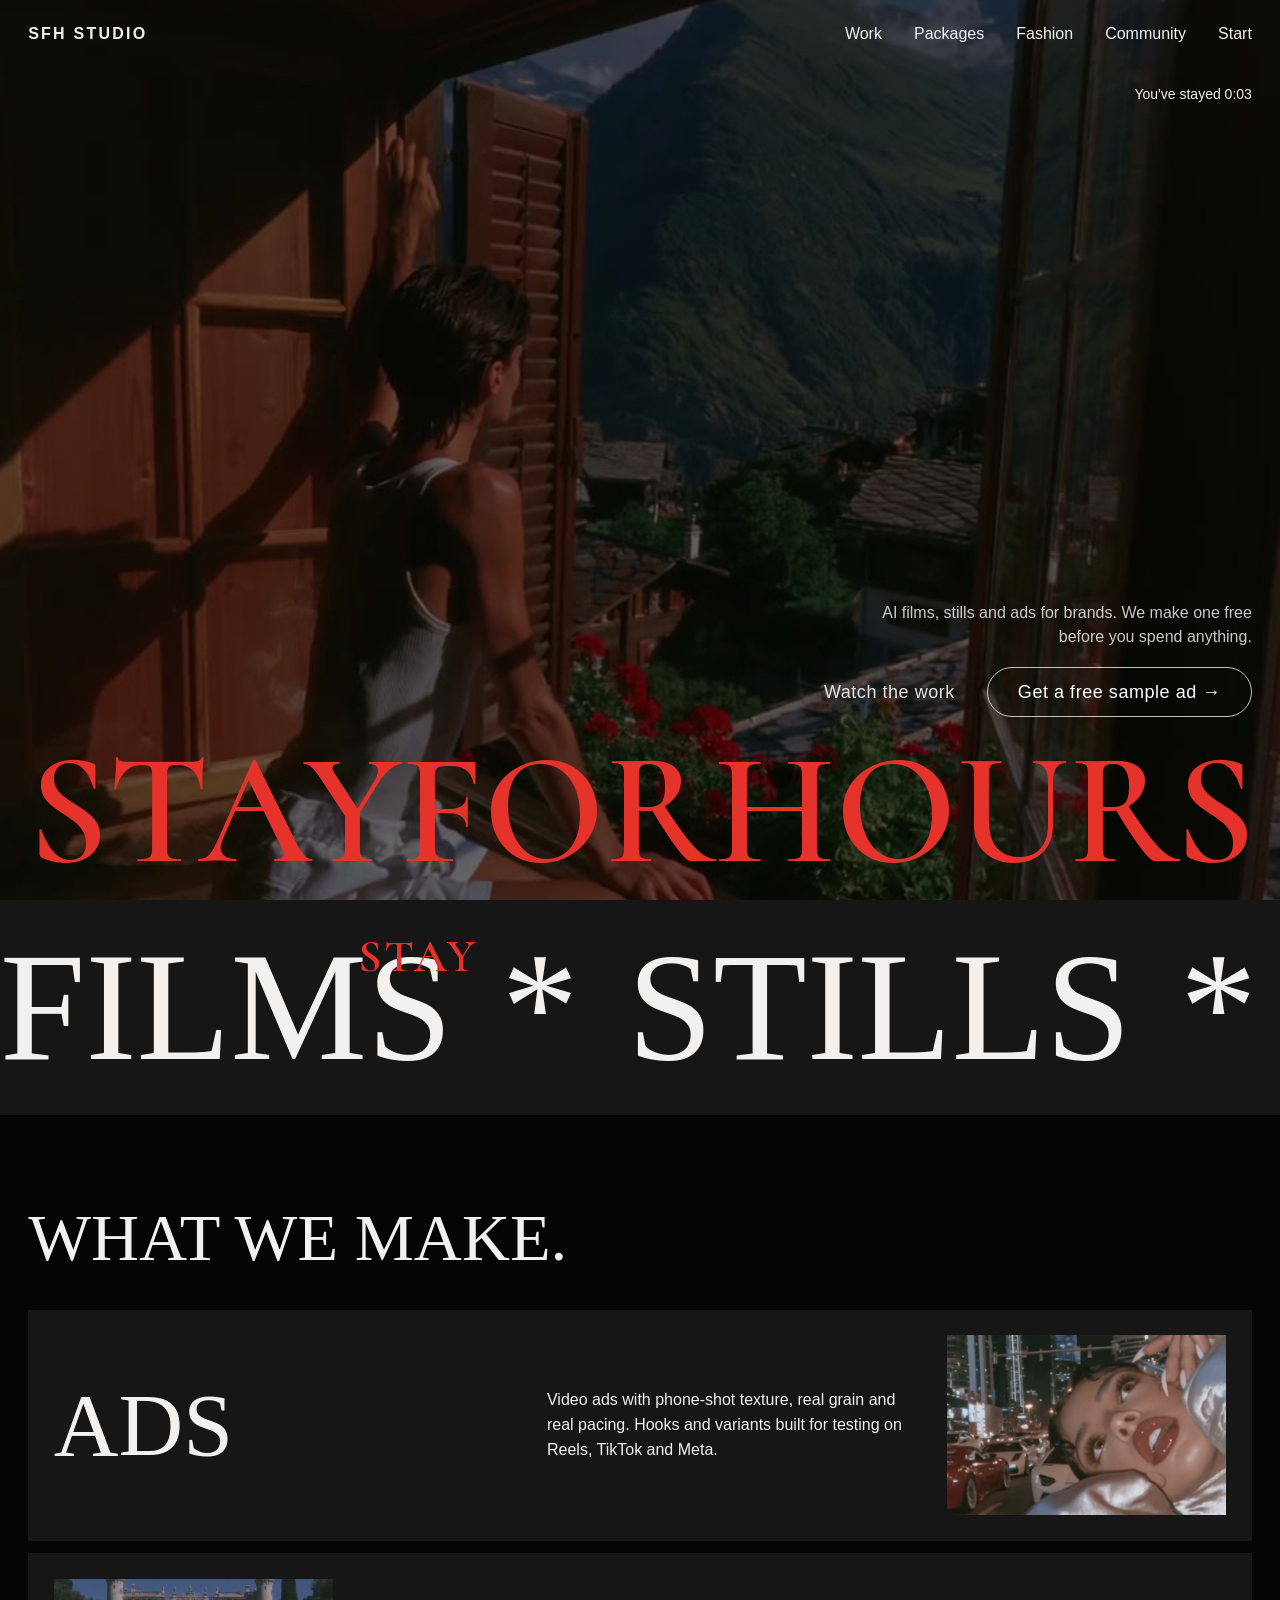
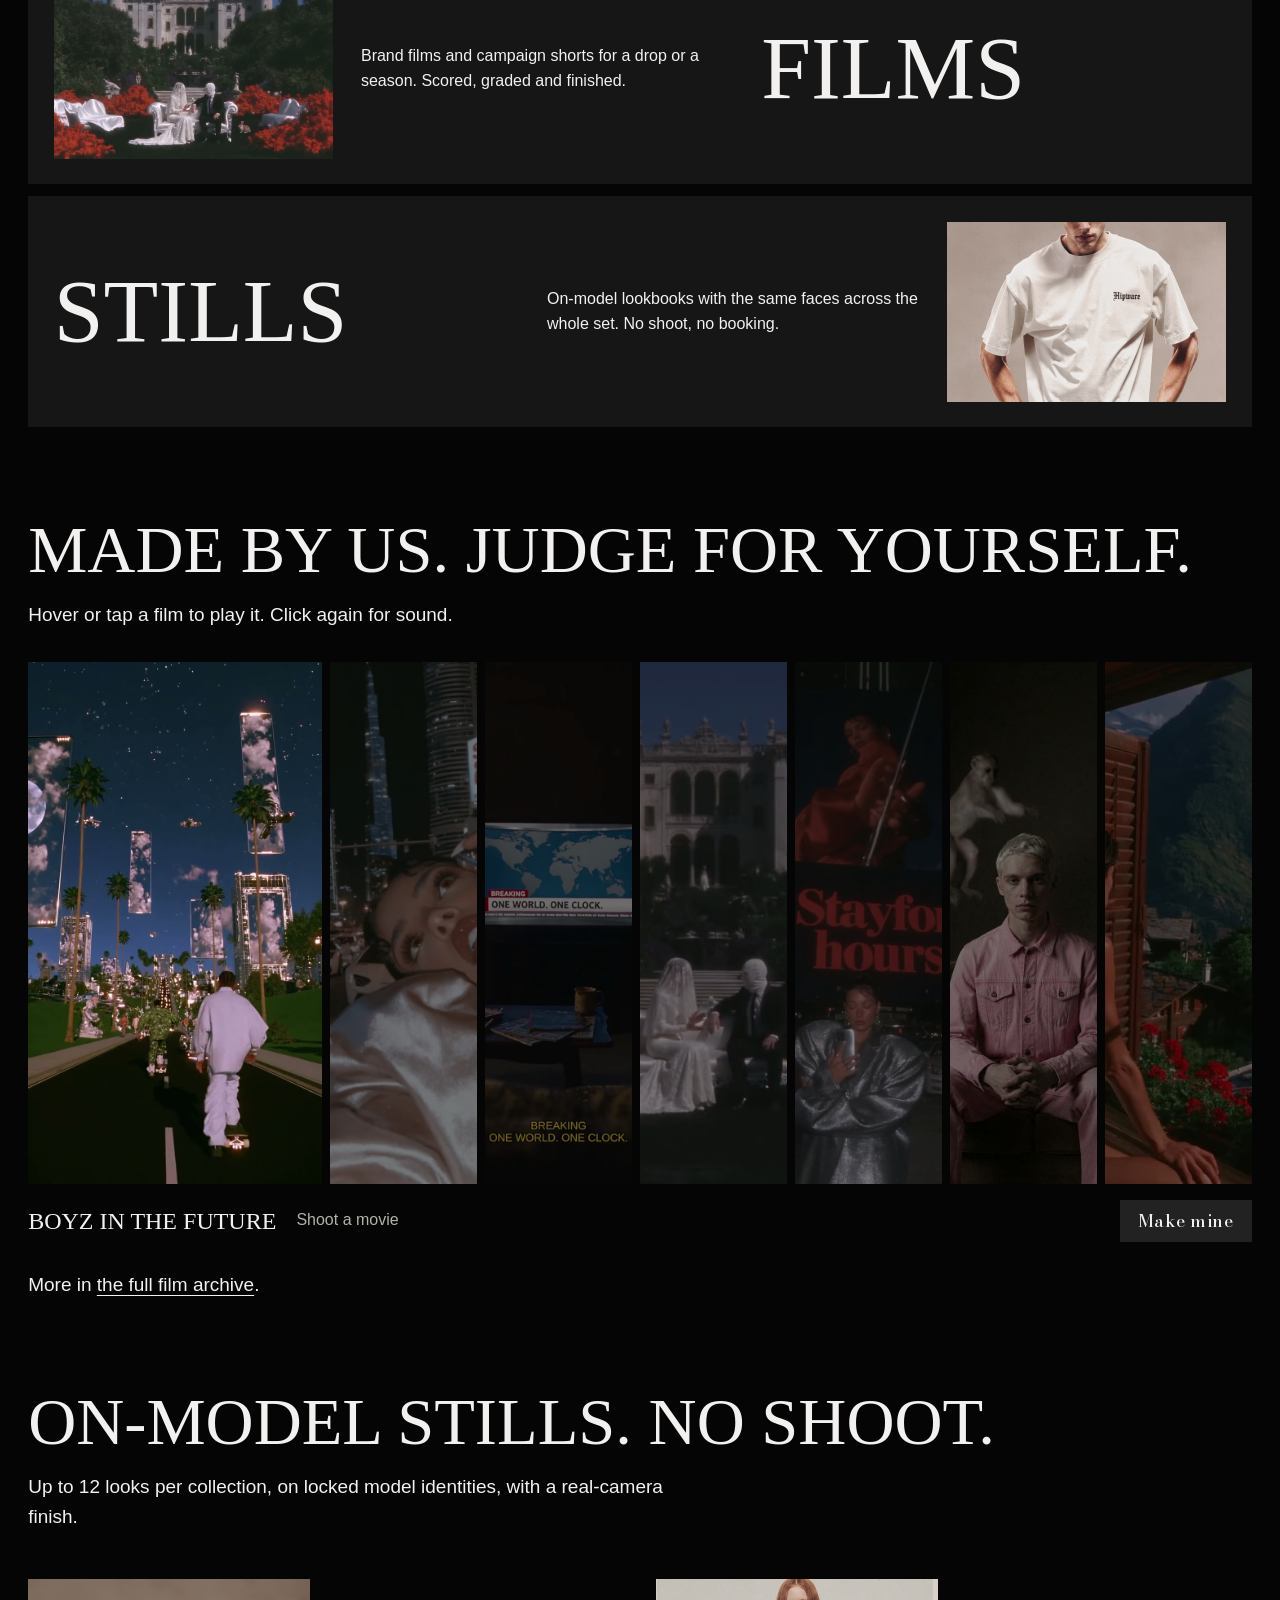
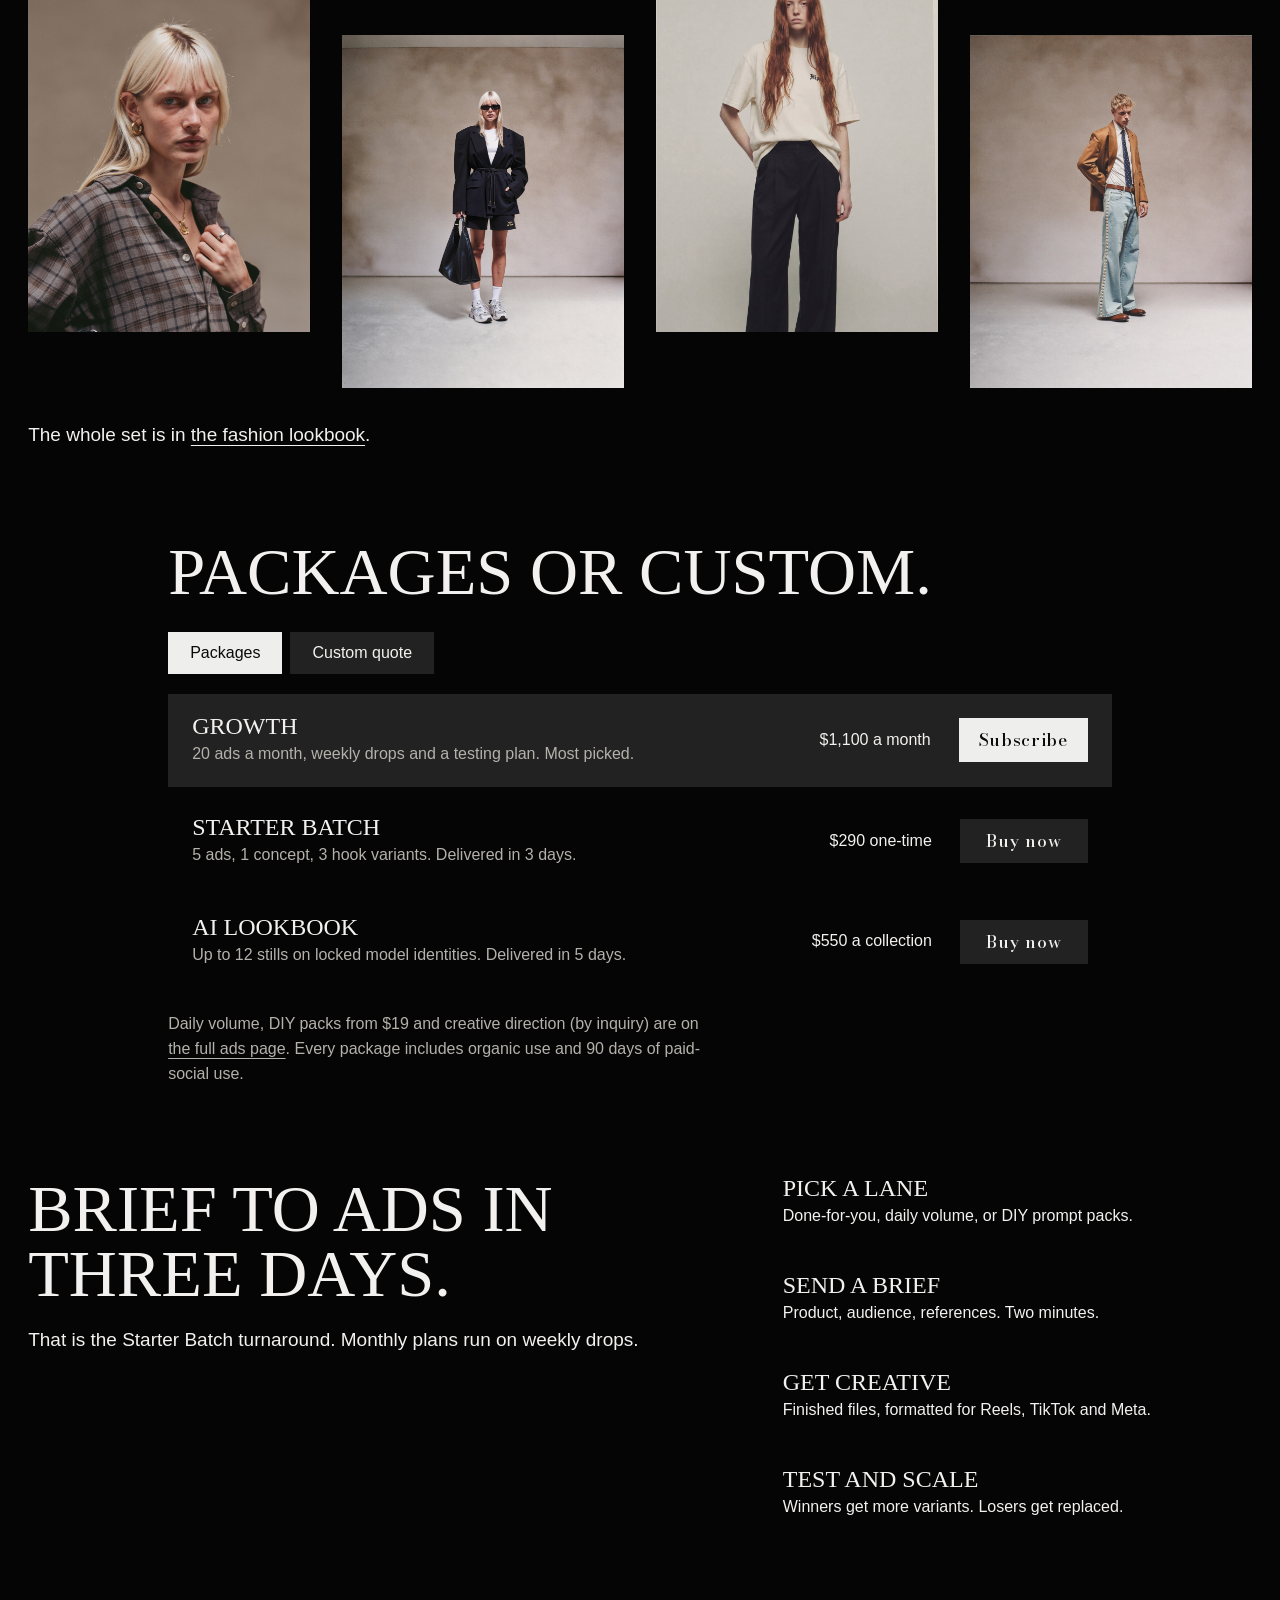
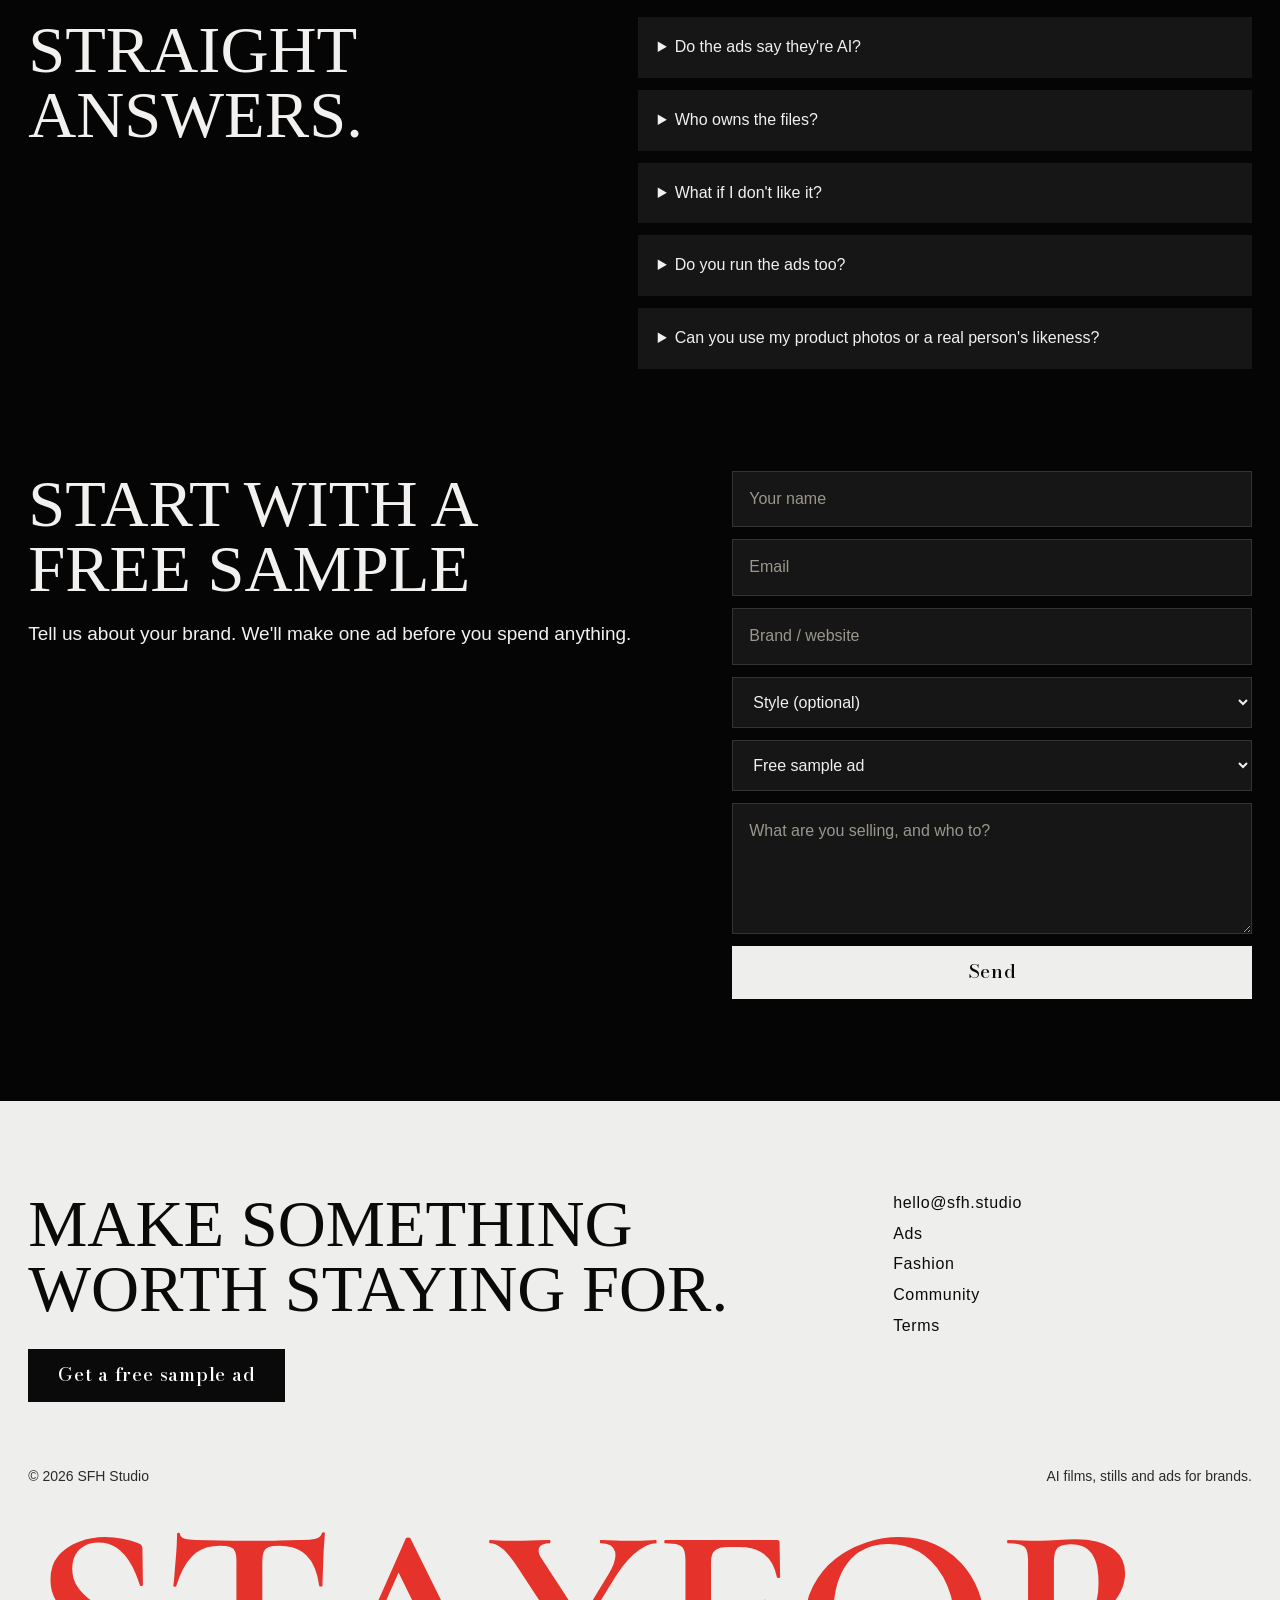
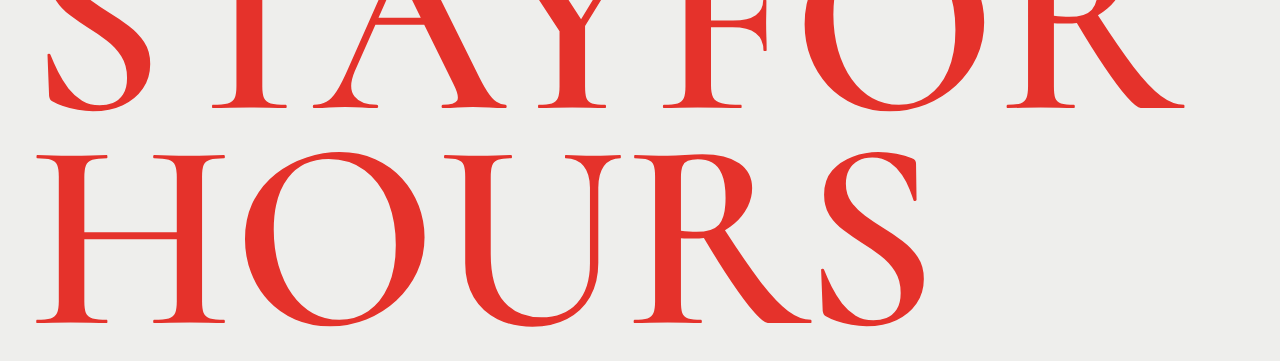
==== commit 96eb07b6: "Hero: tagline moved into the action block, small and muted The tagline now sits just above the actio" ====
--- a/index.html
+++ b/index.html
@@ -19,11 +19,8 @@
 <div class="shade"></div>
 <nav><a class="logo" href="#" data-brand>SFH Studio</a>
 <div><a href="#work">Work</a><a href="#pricing">Packages</a><a href="fashion.html">Fashion</a><a href="community.html">Community</a><a href="#start">Start</a></div></nav>
-<div class="what-wrap">
-<p class="what">AI films, stills and ads for brands. We make one free before you spend anything.</p>
-</div>
 <h1>Stayforhours</h1>
-<div class="cta"><a class="btn ghost" href="#work">Watch the work</a><a class="btn" href="#start">Get a free sample ad <span aria-hidden="true">&rarr;</span></a></div>
+<div class="cta"><p class="what">AI films, stills and ads for brands. We make one free before you spend anything.</p><div class="acts"><a class="btn ghost" href="#work">Watch the work</a><a class="btn" href="#start">Get a free sample ad <span aria-hidden="true">&rarr;</span></a></div></div>
 </header>
 
 <div class="marquee" aria-hidden="true"><div><span class="mq"><span class="w"><b>Films</b><i>Stay</i></span><span>*</span><span class="w"><b>Stills</b><i>Stay</i></span><span>*</span><span class="w"><b>Ads</b><i>Stay</i></span><span>*</span></span><span class="mq"><span class="w"><b>Films</b><i>Stay</i></span><span>*</span><span class="w"><b>Stills</b><i>Stay</i></span><span>*</span><span class="w"><b>Ads</b><i>Stay</i></span><span>*</span></span><span class="mq"><span class="w"><b>Films</b><i>Stay</i></span><span>*</span><span class="w"><b>Stills</b><i>Stay</i></span><span>*</span><span class="w"><b>Ads</b><i>Stay</i></span><span>*</span></span><span class="mq"><span class="w"><b>Films</b><i>Stay</i></span><span>*</span><span class="w"><b>Stills</b><i>Stay</i></span><span>*</span><span class="w"><b>Ads</b><i>Stay</i></span><span>*</span></span></div></div>
--- a/style.css
+++ b/style.css
@@ -77,11 +77,11 @@
 .hero{position:relative;height:100svh;min-height:600px;display:flex;flex-direction:column;overflow:hidden;background:#000;padding:0 var(--m)}
 .hero .bg{position:absolute;inset:0;width:100%;height:100%;object-fit:cover}
 .hero .shade{position:absolute;inset:0;background:rgba(0,0,0,.55)}
-.hero nav,.hero .what-wrap,.hero .cta,.hero h1{position:relative}
-.what-wrap{margin-top:clamp(20px,3.5vh,40px)}
-.what{font-family:var(--text);font-size:21px;line-height:1.4;max-width:19em;margin:0;font-weight:400;color:rgba(255,255,255,.92)}
+.hero nav,.hero .cta,.hero h1{position:relative}
+.what{font-family:var(--text);font-size:16px;line-height:1.5;max-width:24em;margin:0;font-weight:400;color:rgba(255,255,255,.78);text-align:right}
 .hero h1{font-family:var(--mark);font-weight:600;font-size:12.4vw;line-height:.8;letter-spacing:0;text-transform:uppercase;color:var(--red);white-space:nowrap;margin:0;padding-bottom:.16em;order:2}
-.cta{order:1;margin-top:auto;display:flex;justify-content:flex-end;align-items:center;gap:20px 32px;flex-wrap:wrap;padding-bottom:clamp(16px,2.4vw,32px)}
+.cta{order:1;margin-top:auto;display:flex;flex-direction:column;align-items:flex-end;gap:18px;padding-bottom:clamp(16px,2.4vw,32px)}
+.acts{display:flex;align-items:center;gap:20px 32px;flex-wrap:wrap}
 .stay{position:absolute;right:var(--m);top:84px;font-size:14px;margin:0;color:var(--ink);font-variant-numeric:tabular-nums;z-index:2}
 
 /* hero actions: slim outlined pill and a quiet link, bottom right */
@@ -250,9 +250,9 @@
   .hero{height:auto;min-height:100svh;padding-bottom:10px}
   .hero h1{font-size:12vw}
   .stay{top:112px;right:auto;left:var(--m)}
-  .what-wrap{margin-top:40px}
-  .what{font-size:20px}
-  .cta{flex-direction:column;align-items:flex-start;gap:18px}
+  .what{font-size:16px;text-align:left}
+  .cta{align-items:flex-start;gap:16px}
+  .acts{flex-direction:column;align-items:flex-start;gap:14px}
   .hero .btn,.hero .btn.ghost{background:none;border:0;border-radius:0;padding:0;font-size:18px;opacity:1}
   .hero .btn:hover{background:none;text-decoration:underline;text-decoration-thickness:1px;text-underline-offset:7px}
   .f-name{font-size:18vw}
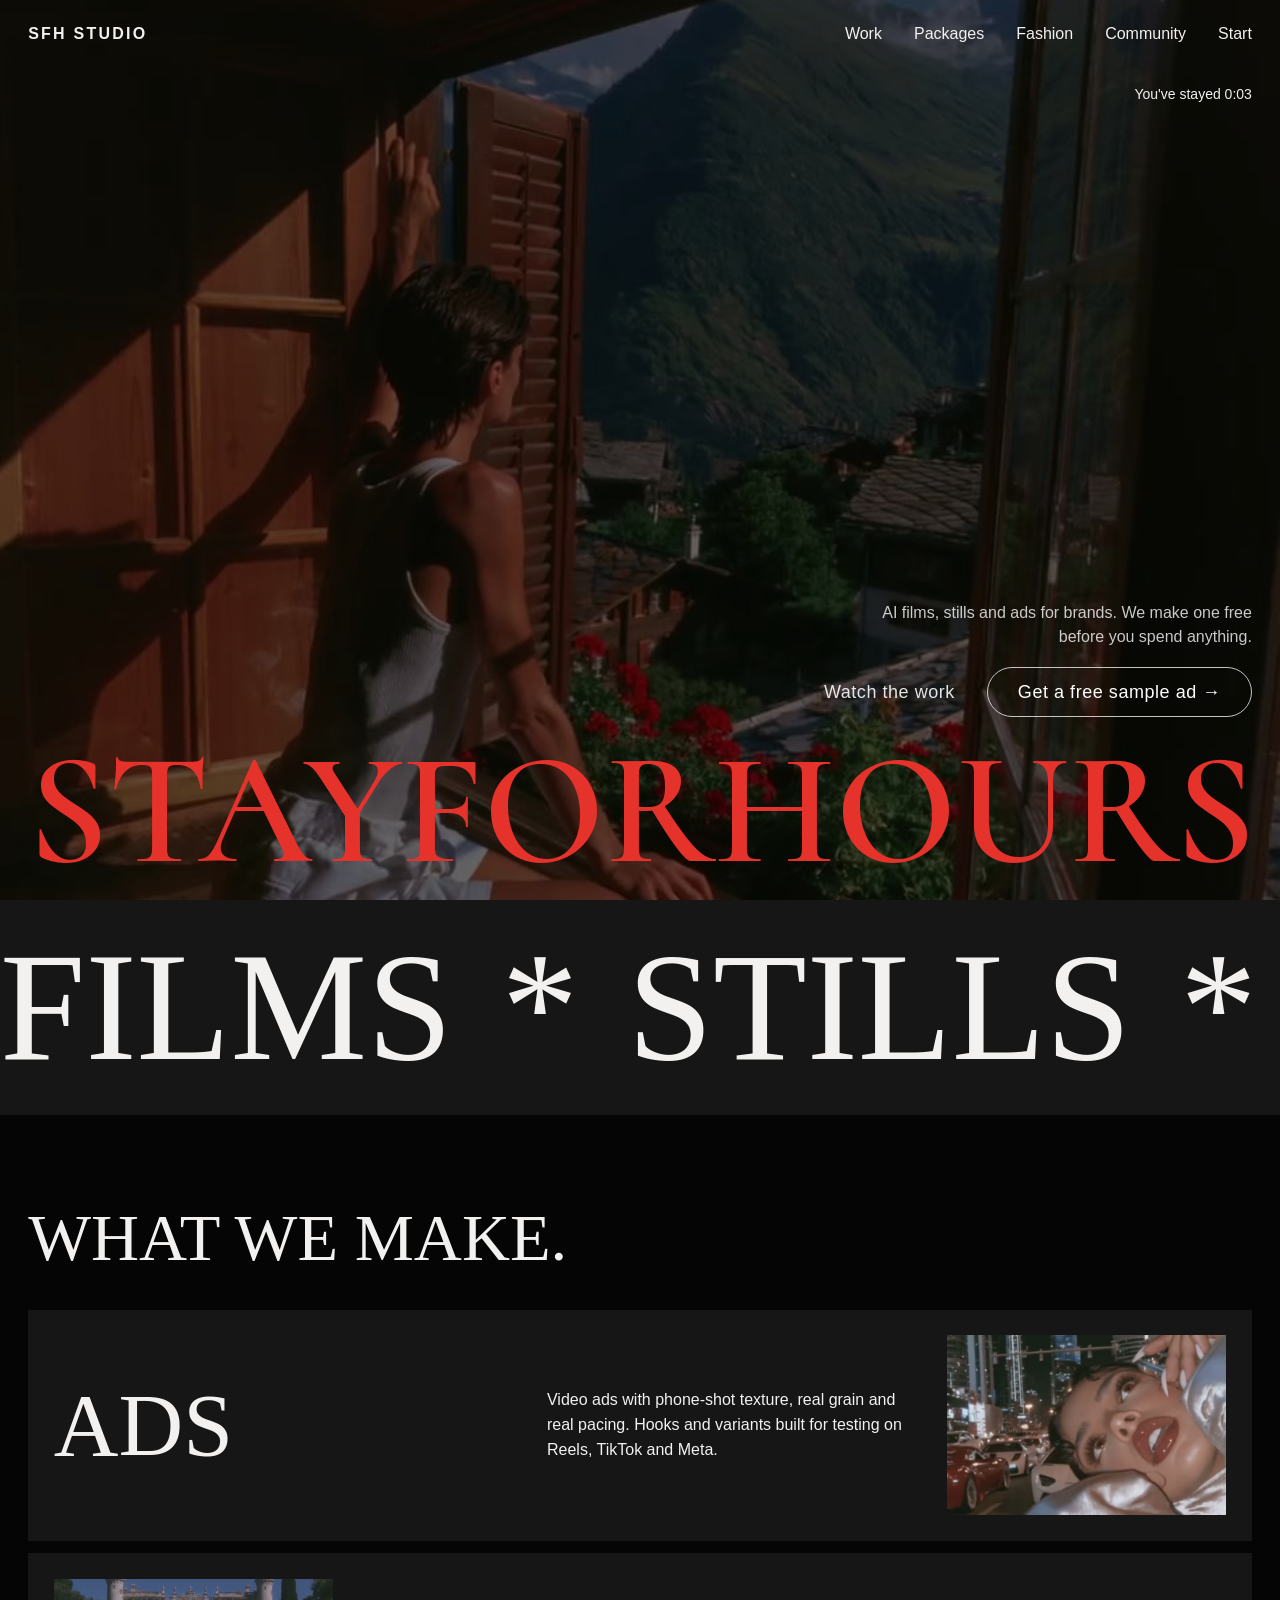
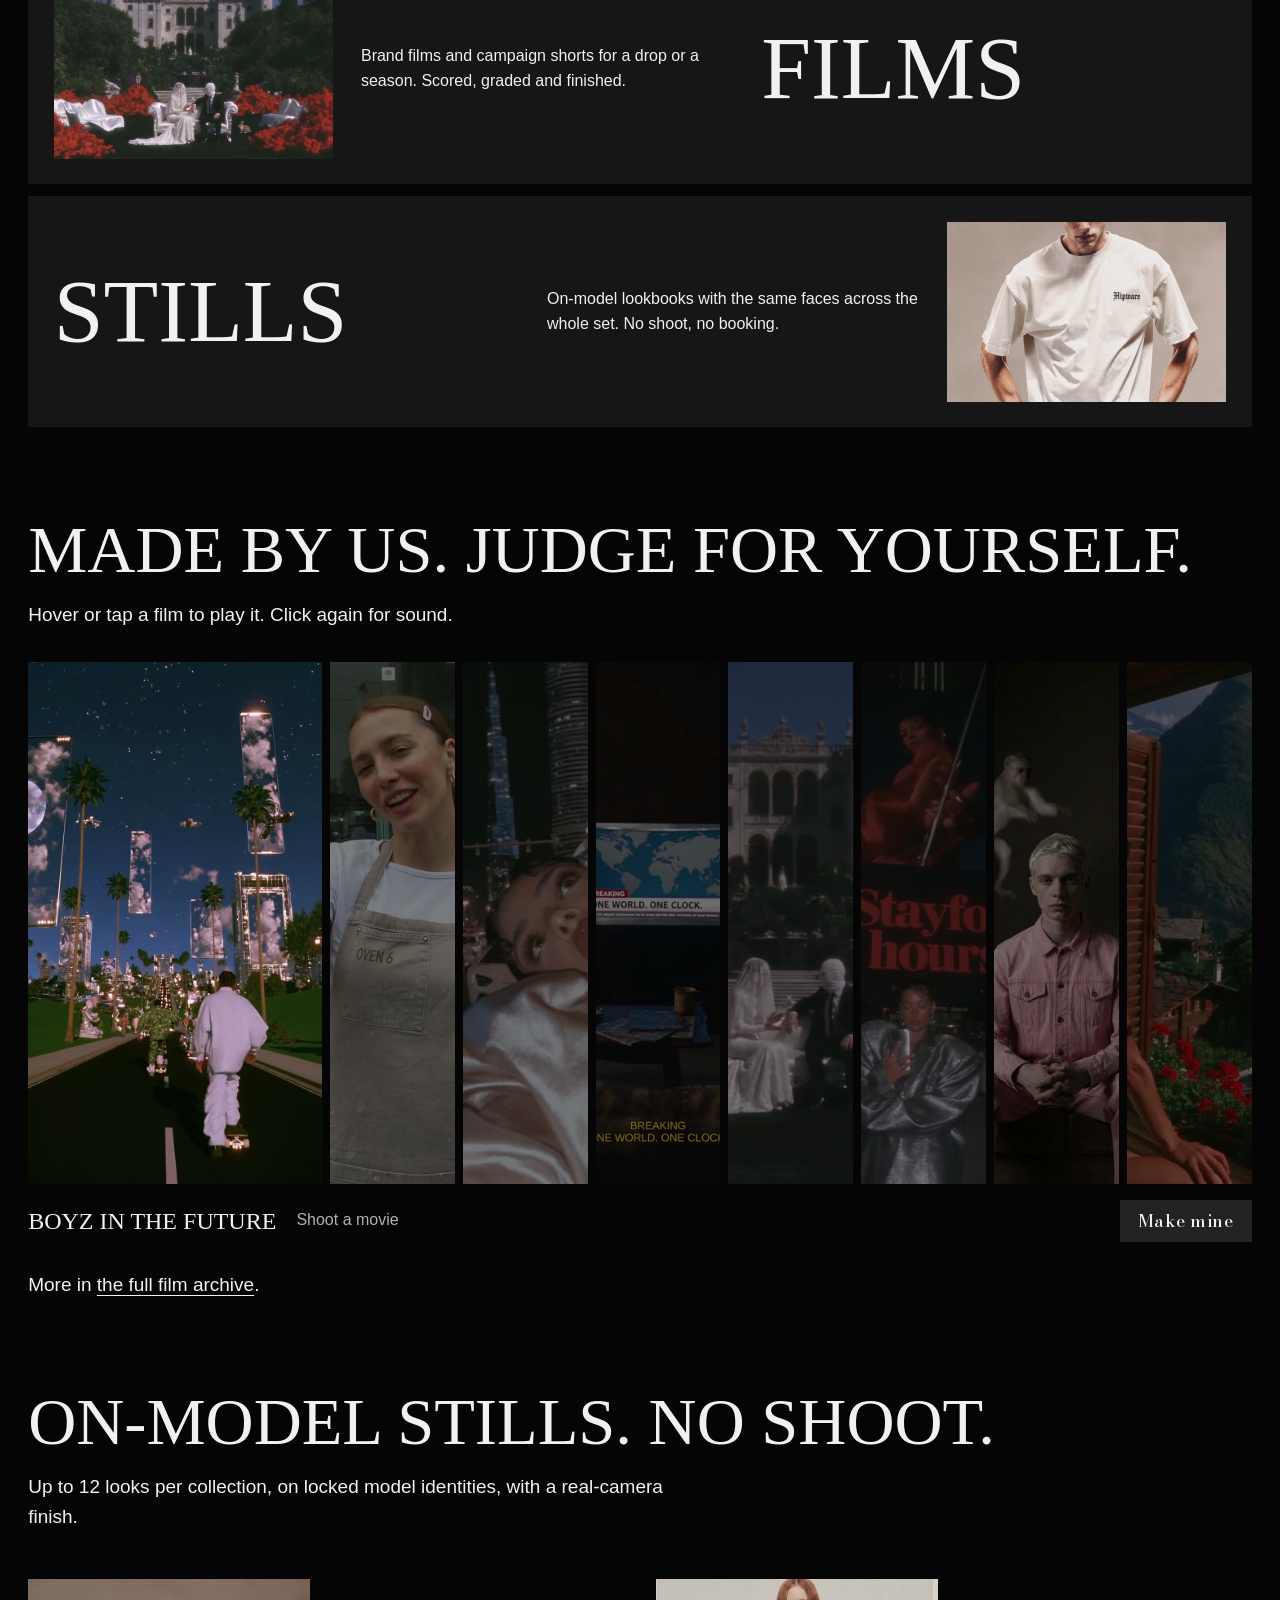
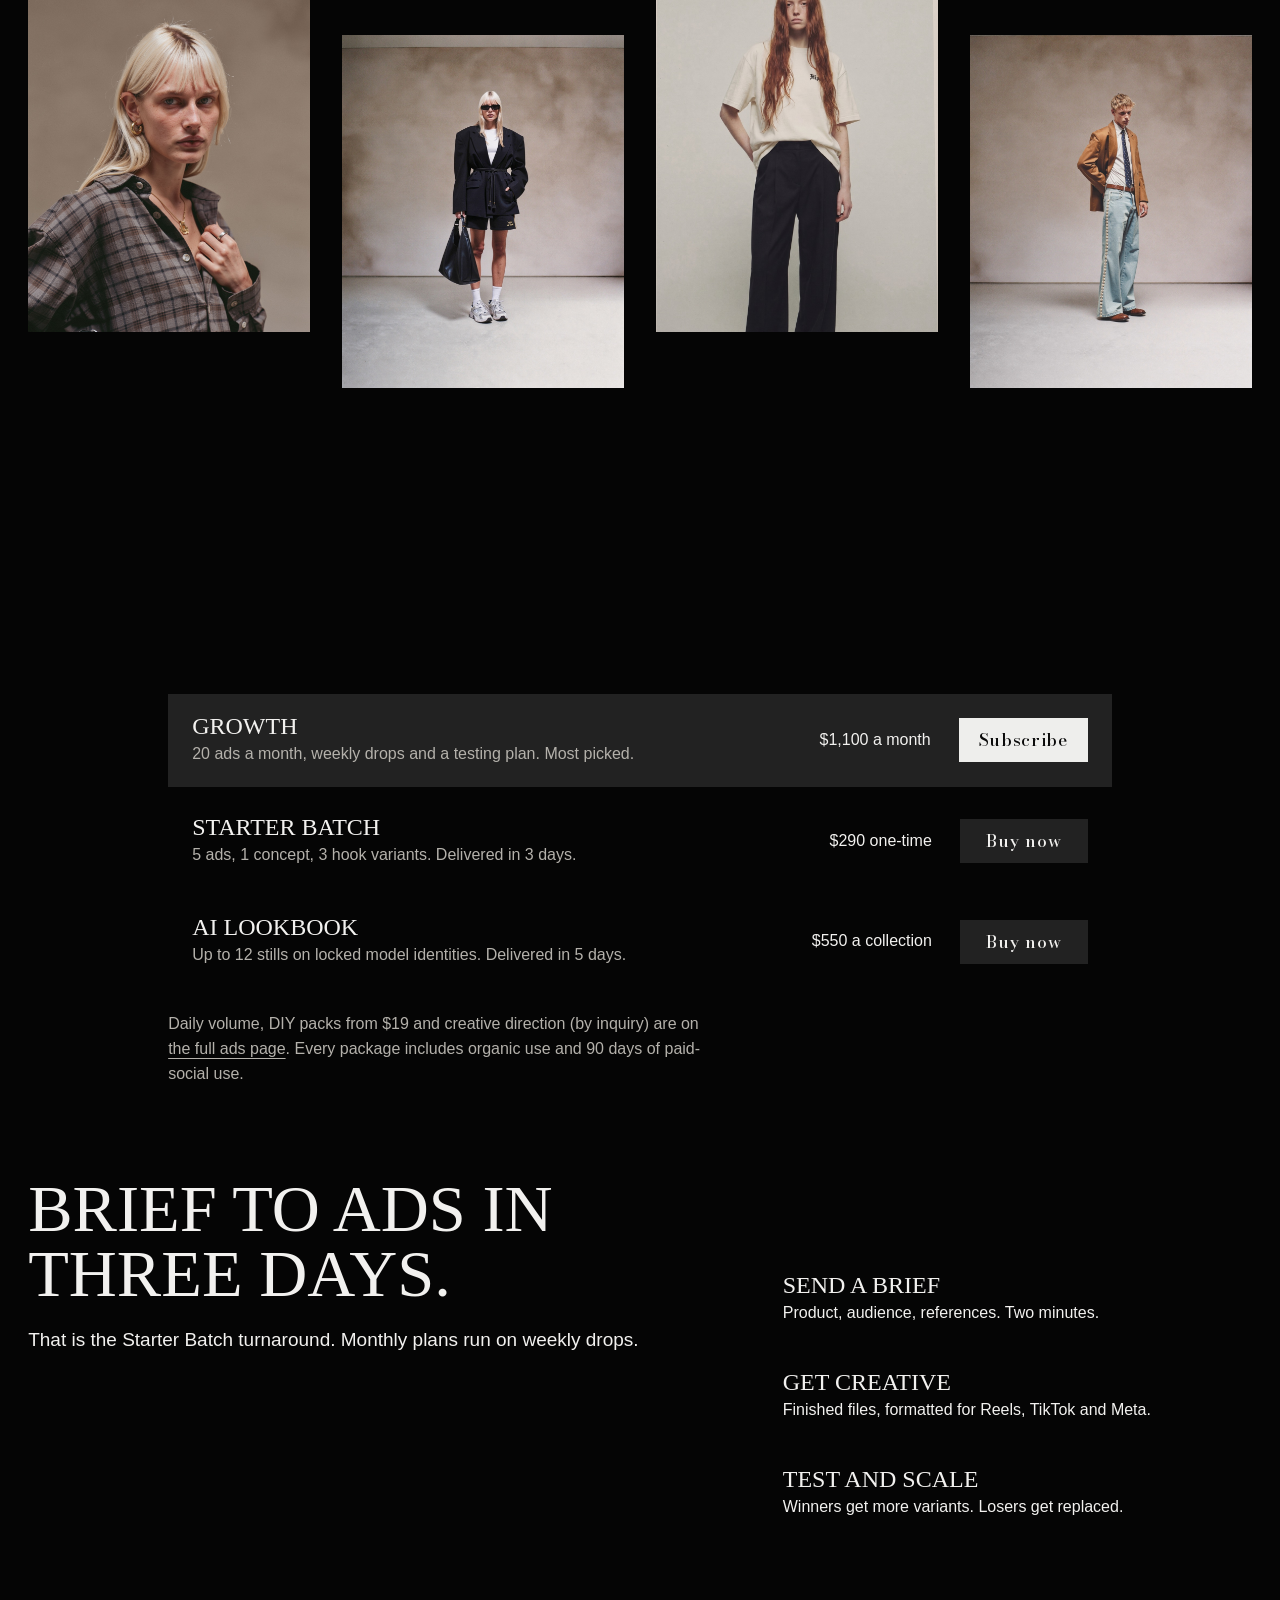
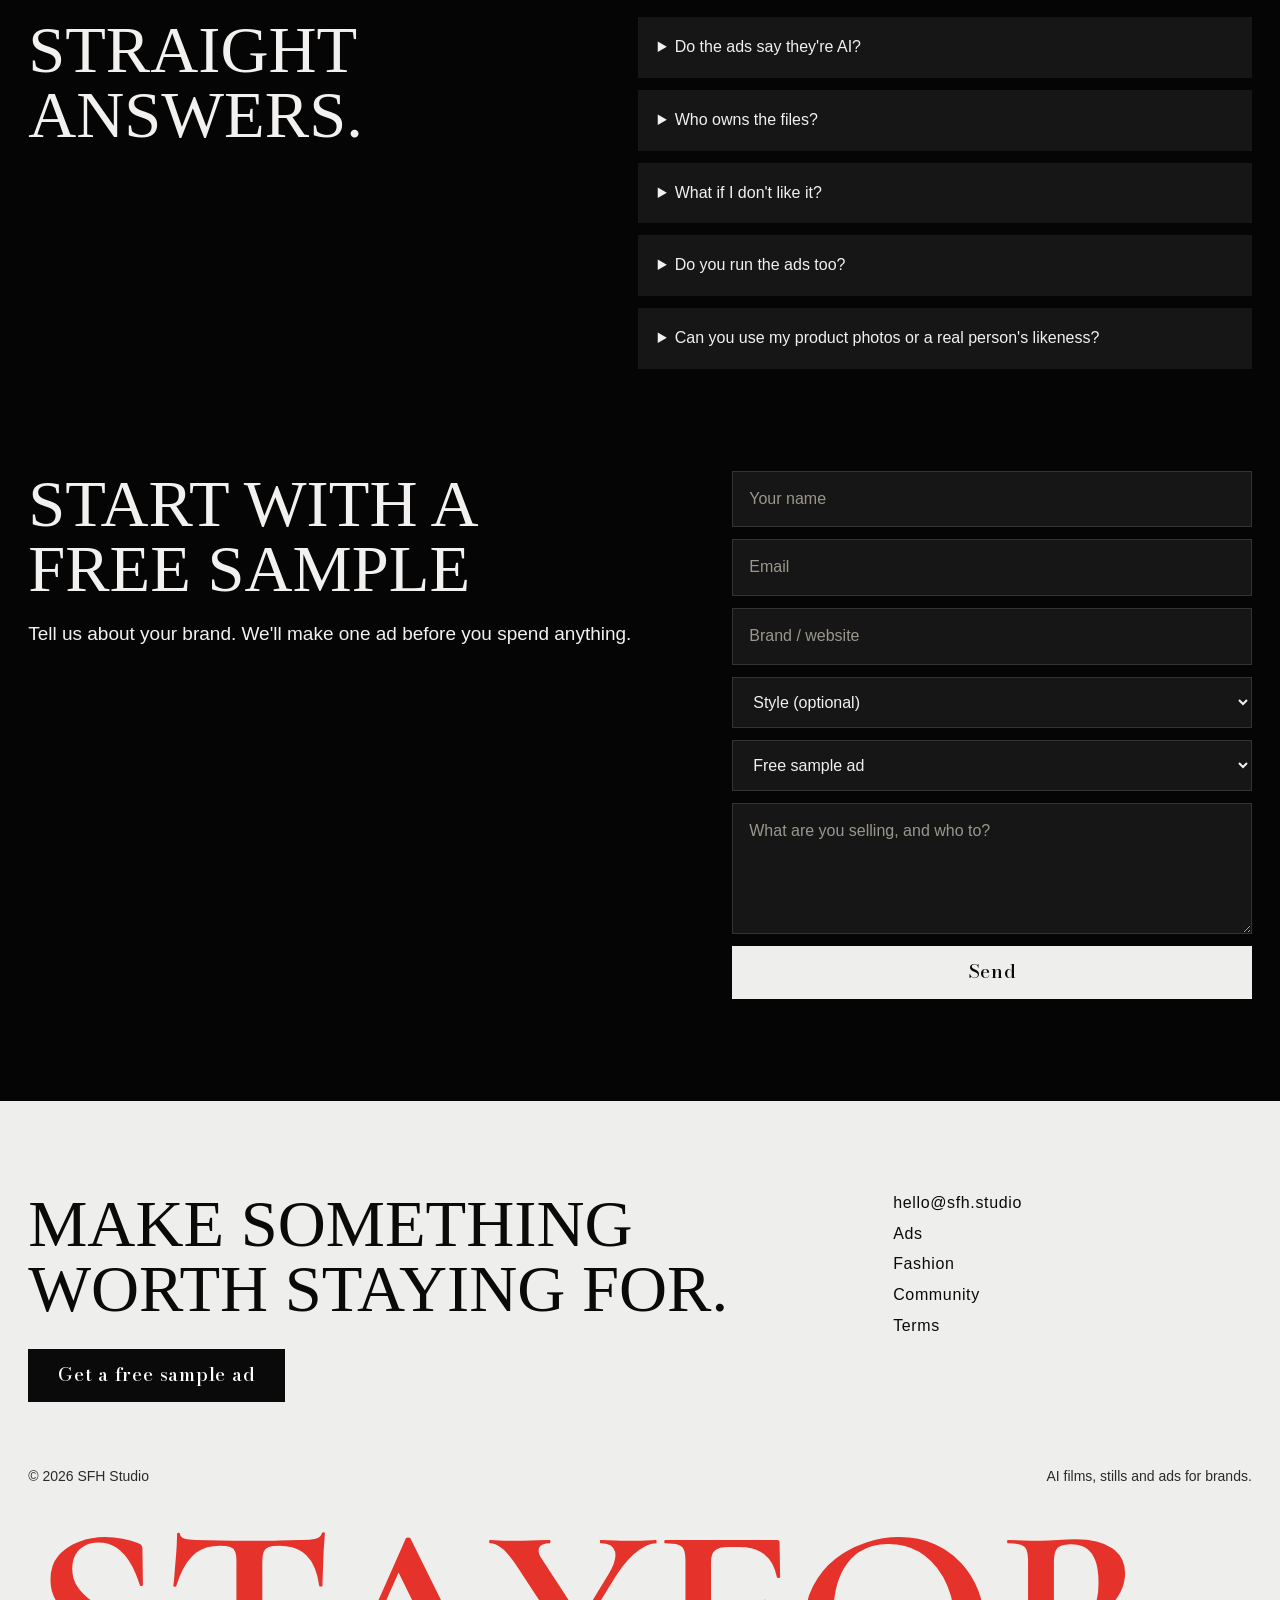
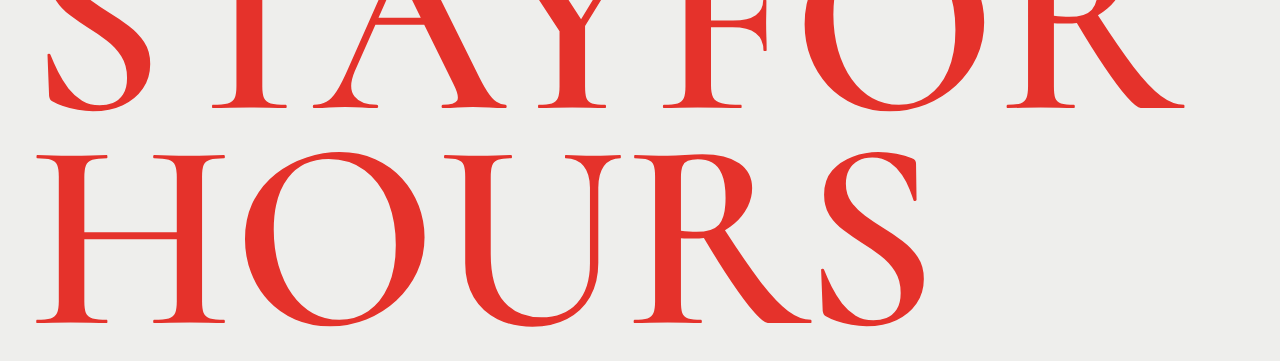
==== commit 1d75d182: "Home showcase: add Oven 6 spec commercial before Hours Later Co-Authored-By: Claude Opus 5.5 <norepl" ====
--- a/index.html
+++ b/index.html
@@ -156,6 +156,7 @@
   formAction: CONTACT.formAction,
   reels: [
     {src:'reels/pink-house.mp4', poster:'reels/pink-house.jpg', label:'Boyz in the Future', ar:'9/16', style:'Shoot a movie'},
+    {src:'videos/oven-6.mp4', poster:'videos/oven-6.jpg', label:'Oven 6 (spec)', ar:'16/9', style:'Small business commercial'},
     {src:'reels/after-hours.mp4', poster:'reels/after-hours.jpg', label:'Hours Later', ar:'9/16', style:'UGC ad'},
     {src:'reels/timezones.mp4', poster:'reels/timezones.jpg', label:'The Day the World Abolished Time Zones', ar:'9/16', style:'Brand story'},
     {src:'reels/castle.mp4', poster:'reels/castle.jpg', label:'Castle film', ar:'4/3', style:'Fantasy film'},
@@ -167,7 +168,7 @@
 
 const esc = s => String(s).replace(/[&<>"]/g, c => ({'&':'&amp;','<':'&lt;','>':'&gt;','"':'&quot;'}[c]));
 const panels = document.getElementById('reels'), nowT = document.getElementById('now-title'), nowS = document.getElementById('now-style'), nowB = document.getElementById('now-pick');
-panels.innerHTML = SITE.reels.map(r => `<figure class="panel" tabindex="0" aria-label="${esc(r.label)}" style="--ar:${r.ar==='4/3'?1.333:0.5625};--r:${esc(r.ar)}"><video src="${esc(r.src)}" poster="${esc(r.poster||'')}" muted loop playsinline preload="none"></video></figure>`).join('');
+panels.innerHTML = SITE.reels.map(r => `<figure class="panel" tabindex="0" aria-label="${esc(r.label)}" style="--ar:${r.ar.split('/').reduce((w, h) => w / h)};--r:${esc(r.ar)}"><video src="${esc(r.src)}" poster="${esc(r.poster||'')}" muted loop playsinline preload="none"></video></figure>`).join('');
 const pv = [...panels.children];
 let cur = -1;
 // Cloudflare static assets ignore Range requests, so streamed video can't be scrubbed (worst on phones). Loading each file as a blob on first open makes seeking work.
--- a/style.css
+++ b/style.css
@@ -227,10 +227,10 @@
   .strip{grid-template-columns:repeat(2,1fr);gap:20px}
   .plans,.how-grid,.how-grid.wide{grid-template-columns:1fr;row-gap:32px}
   .plan.big{grid-row:auto}
-  .panels{display:grid;grid-template-columns:1fr 1fr;height:auto;gap:8px}
+  .panels{display:grid;grid-template-columns:1fr 1fr;grid-auto-flow:dense;height:auto;gap:8px}
   .panel,.panel.active{flex:none;aspect-ratio:var(--r)}
-  .panel:nth-child(3),.panel:nth-child(4),.panel:nth-child(7){grid-column:span 2}
-  .panel:nth-child(3){aspect-ratio:4/3}
+  .panel:nth-child(2),.panel:nth-child(4),.panel:nth-child(5),.panel:nth-child(8){grid-column:span 2}
+  .panel:nth-child(4){aspect-ratio:4/3}
   .posters,.posters.four{grid-template-columns:repeat(4,1fr);gap:8px}
   .posters img:nth-child(even){margin-top:20px}
   .offer-row{align-content:start}
@@ -250,9 +250,11 @@
   .hero{height:auto;min-height:100svh;padding-bottom:10px}
   .hero h1{font-size:12vw}
   .stay{top:112px;right:auto;left:var(--m)}
-  .what{font-size:16px;text-align:left}
-  .cta{align-items:flex-start;gap:16px}
-  .acts{flex-direction:column;align-items:flex-start;gap:14px}
+  .stay{display:none}
+  .hero .cta{position:static;align-items:flex-start}
+  .acts{position:relative}
+  .what{position:absolute;top:118px;left:var(--m);right:var(--m);font-size:16px;text-align:left;max-width:22em}
+  .hero .btn.ghost{display:none}
   .hero .btn,.hero .btn.ghost{background:none;border:0;border-radius:0;padding:0;font-size:18px;opacity:1}
   .hero .btn:hover{background:none;text-decoration:underline;text-decoration-thickness:1px;text-underline-offset:7px}
   .f-name{font-size:18vw}
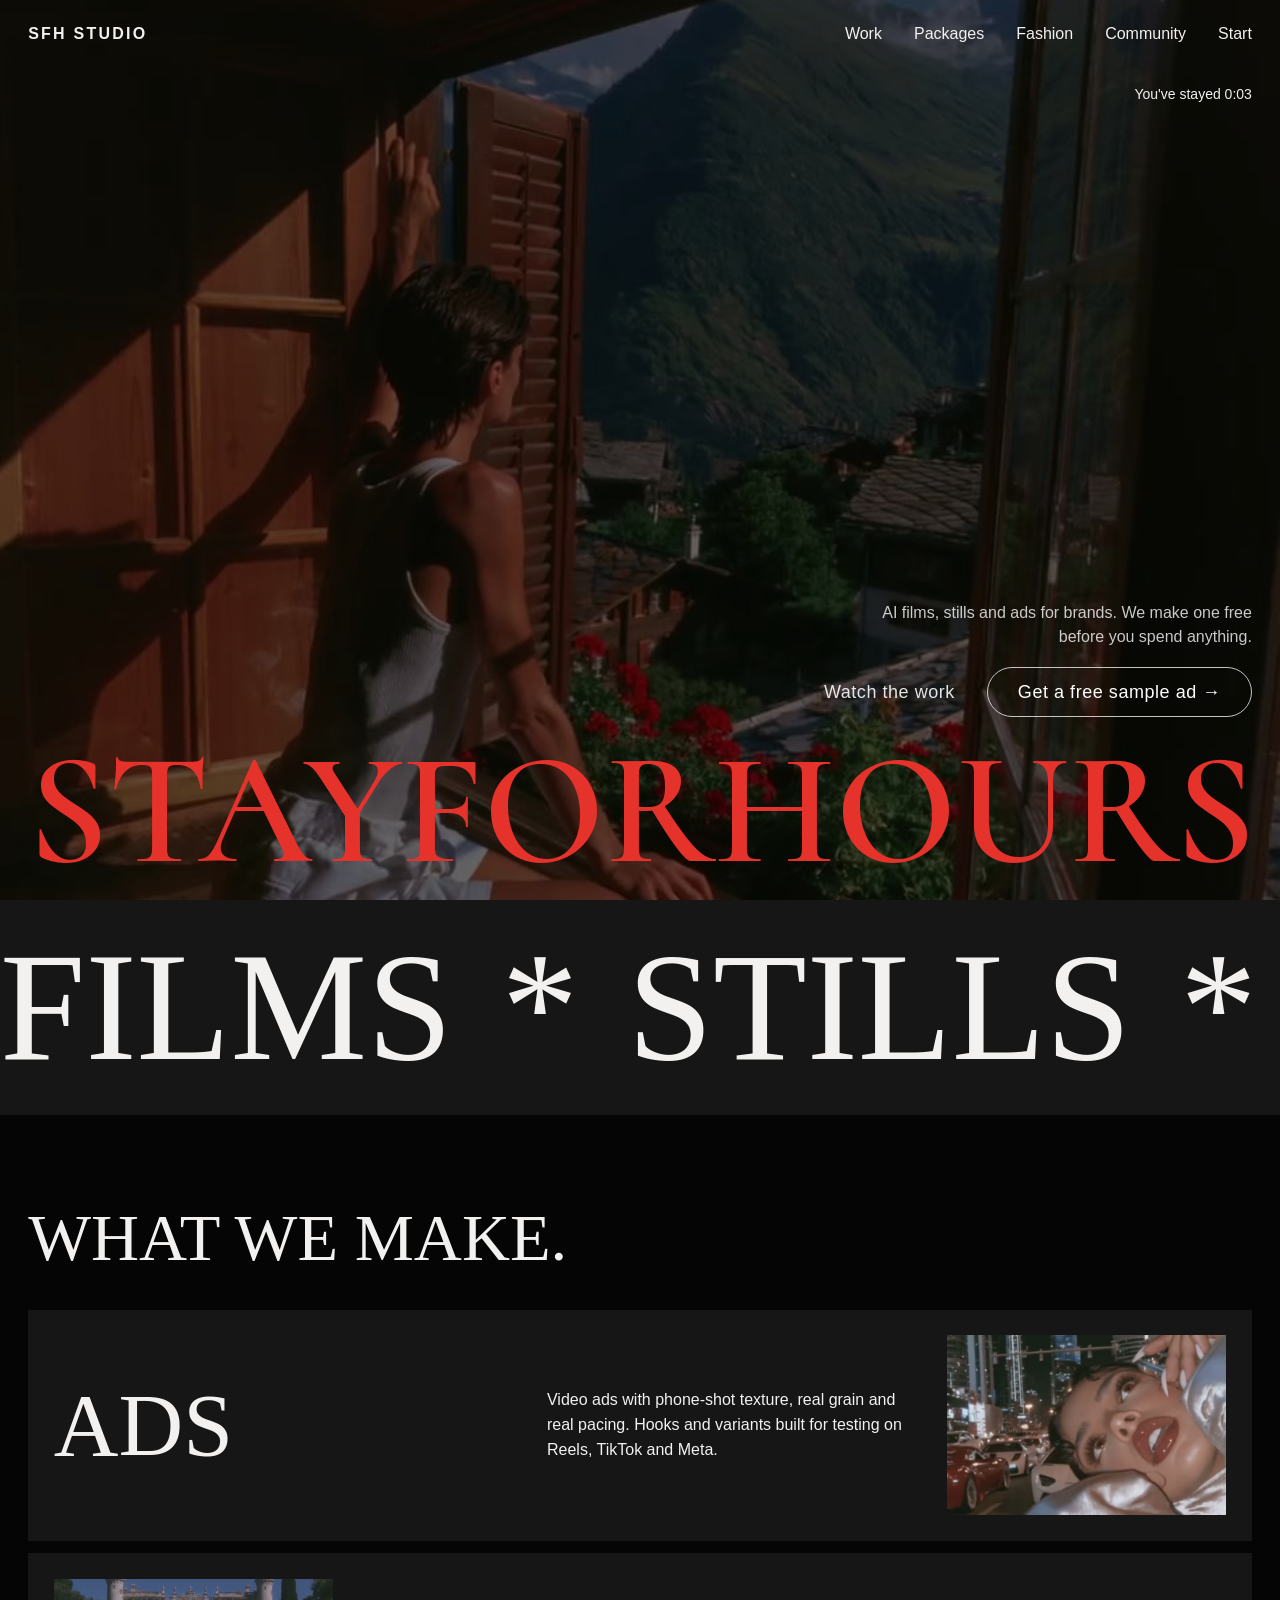
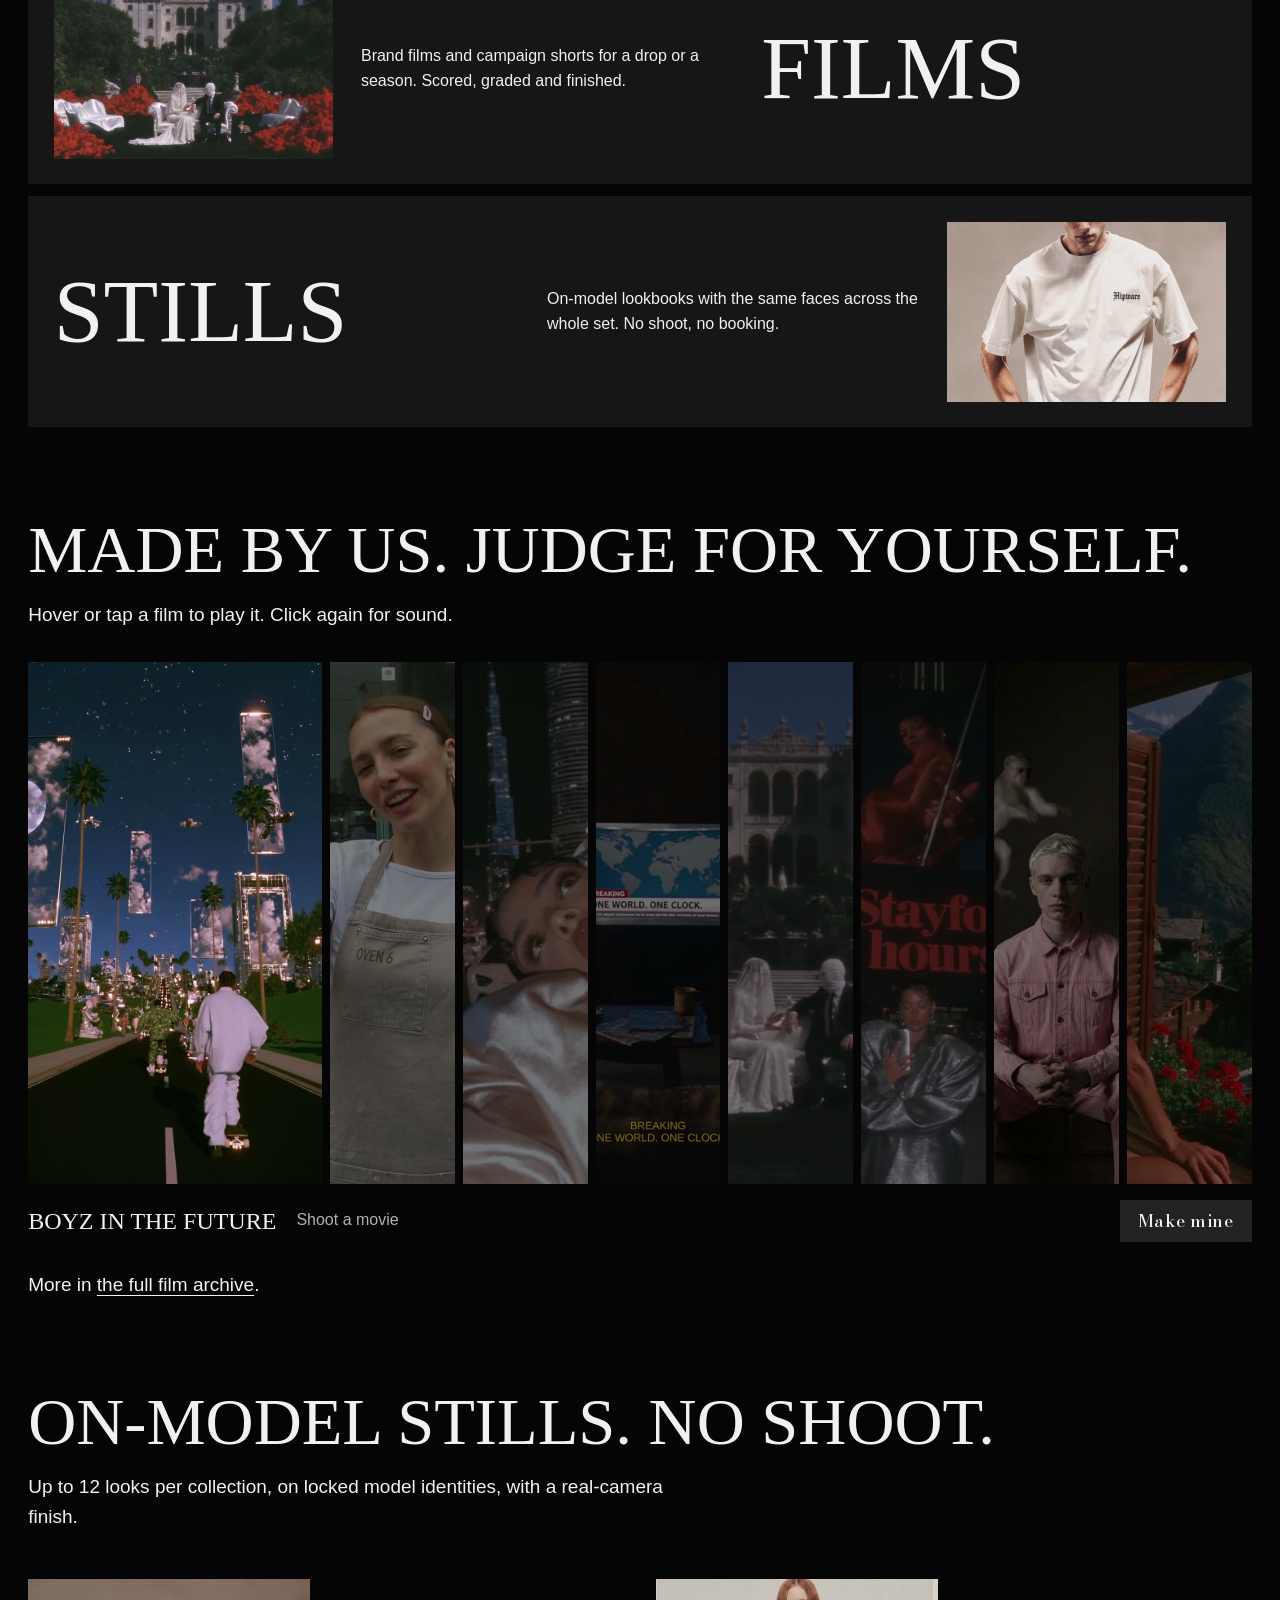
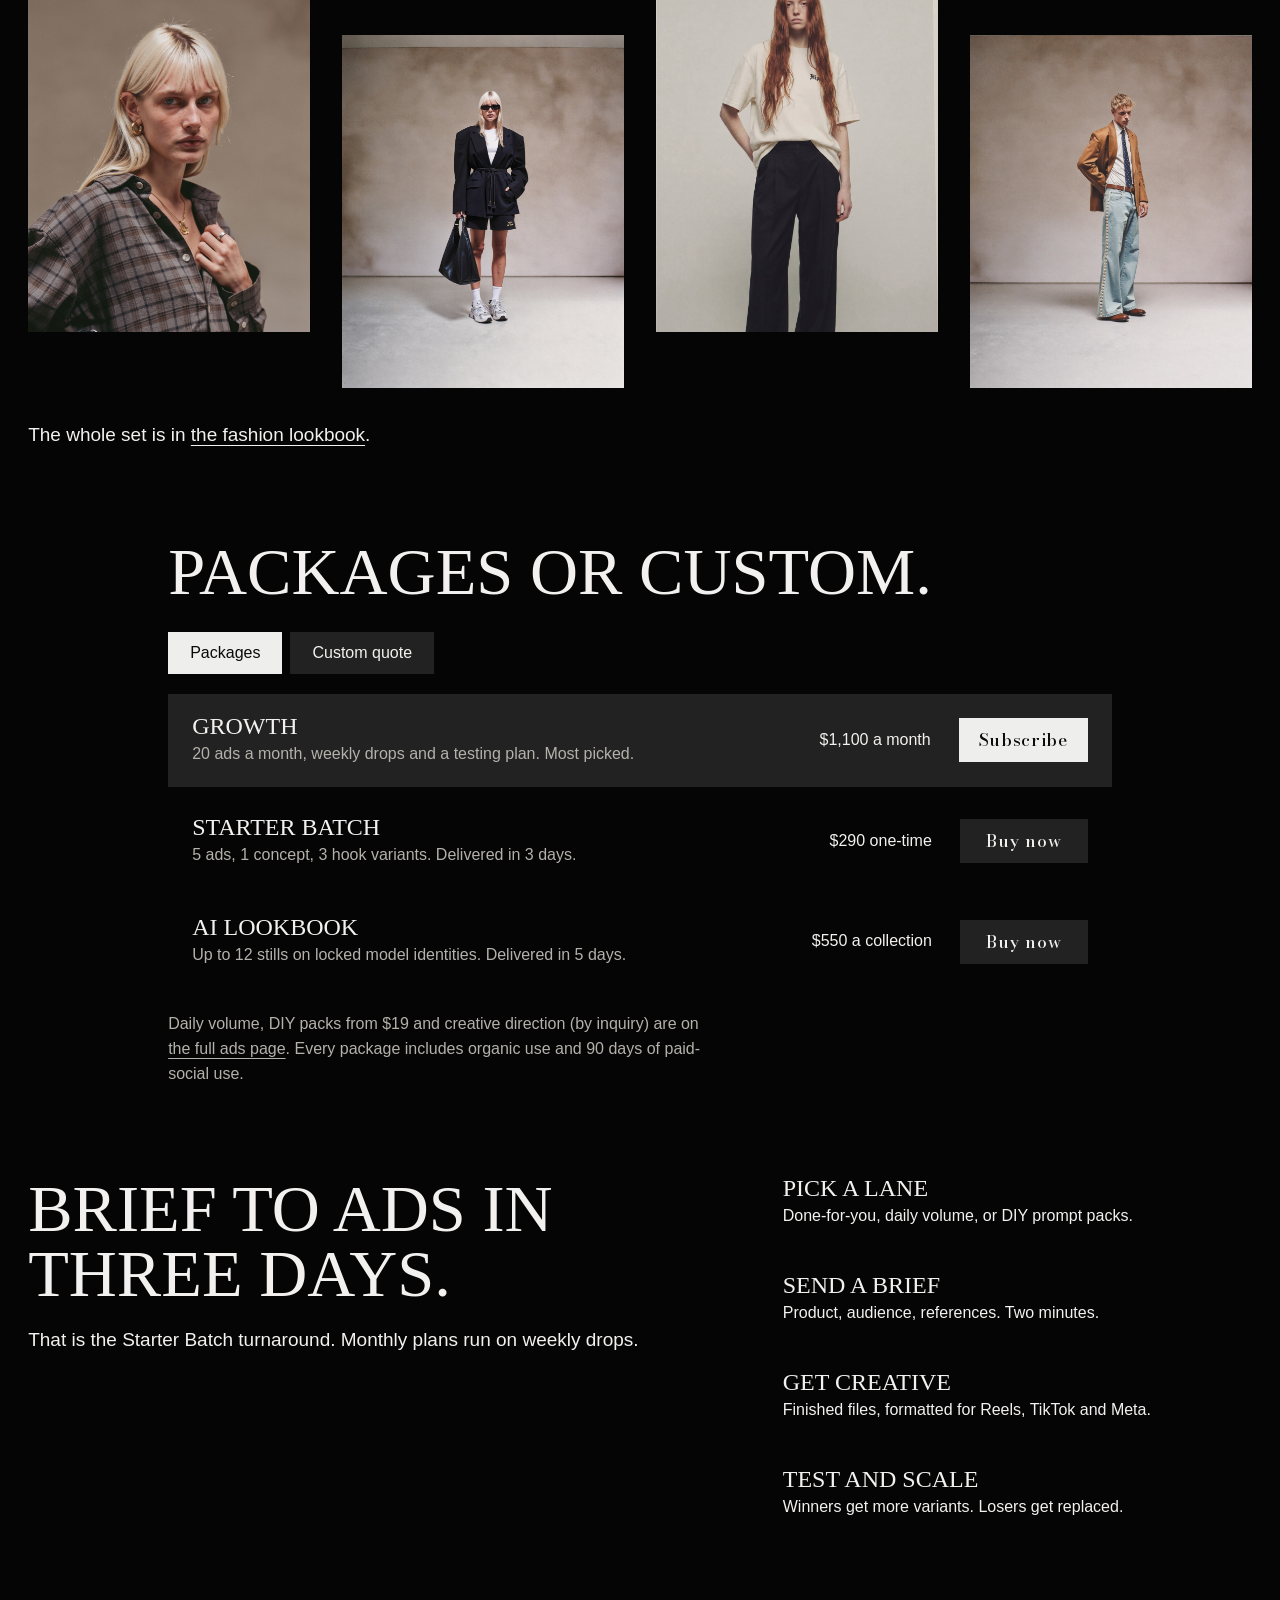
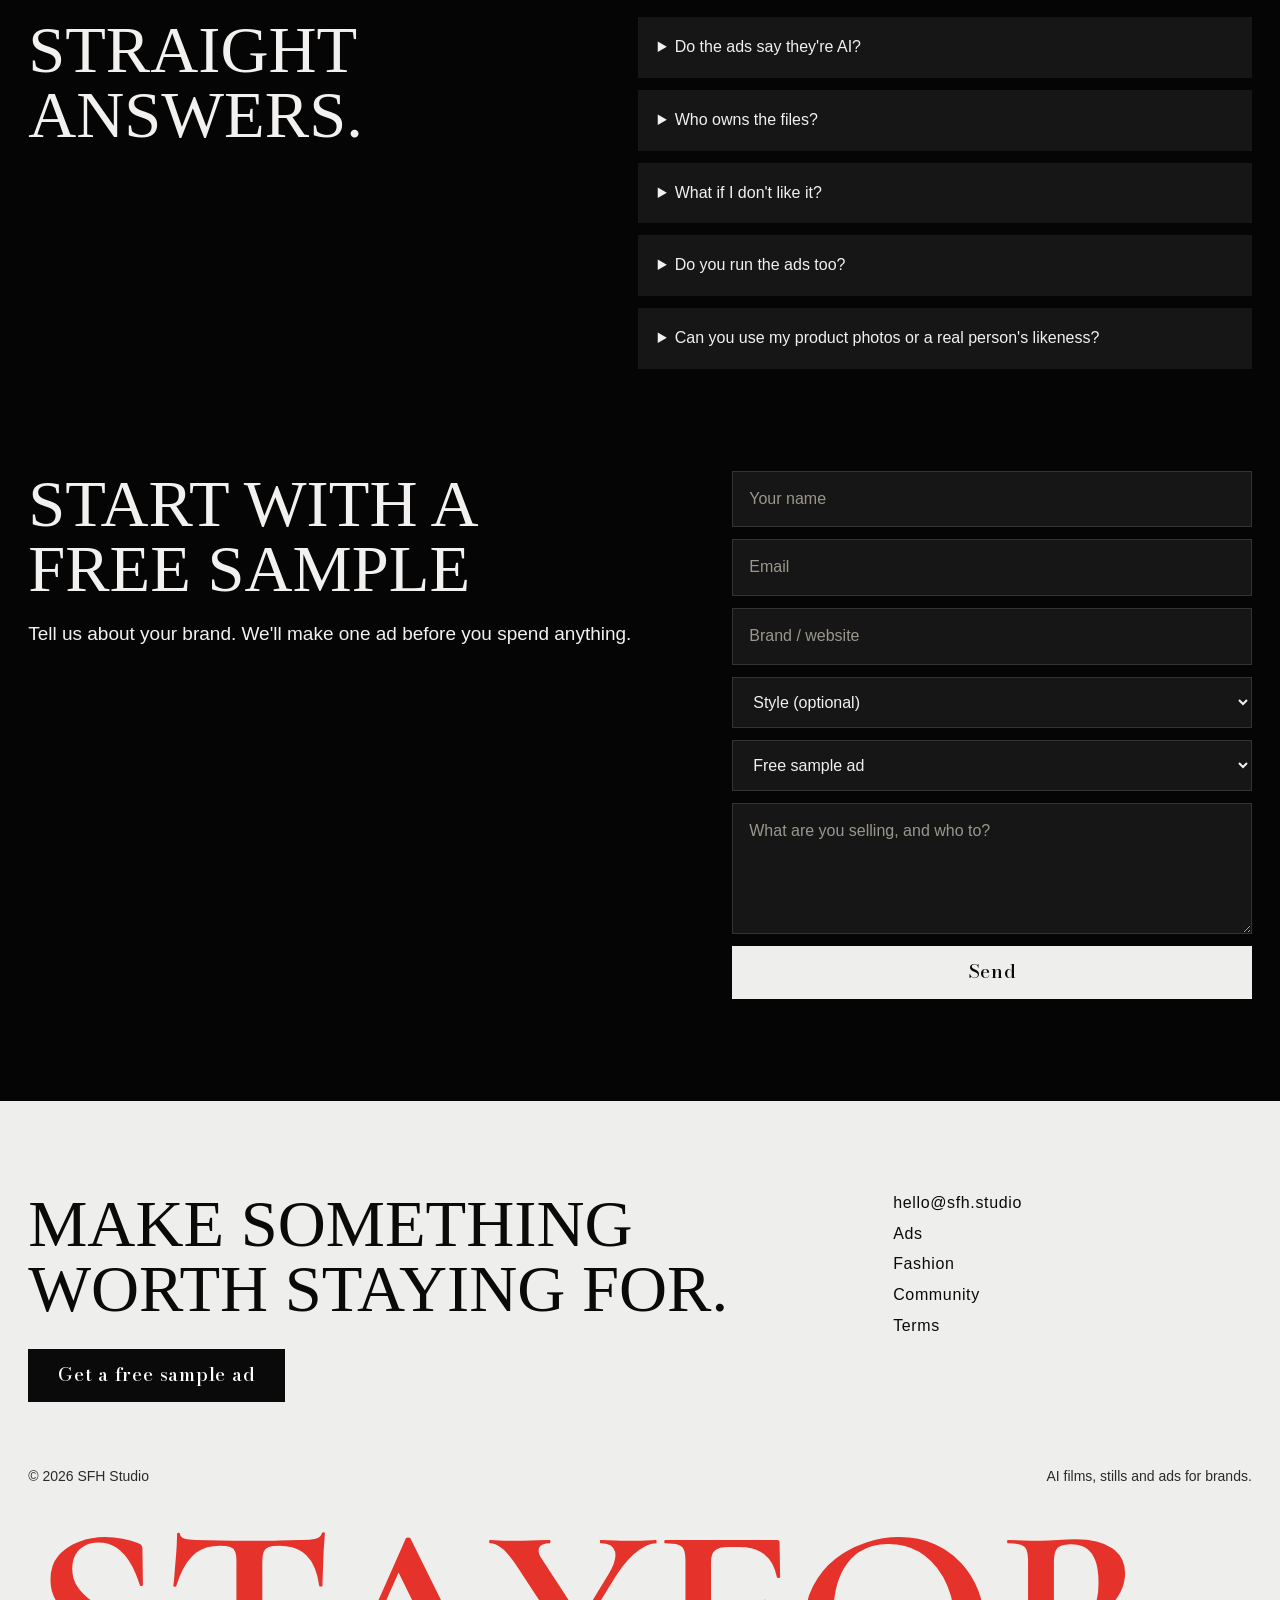
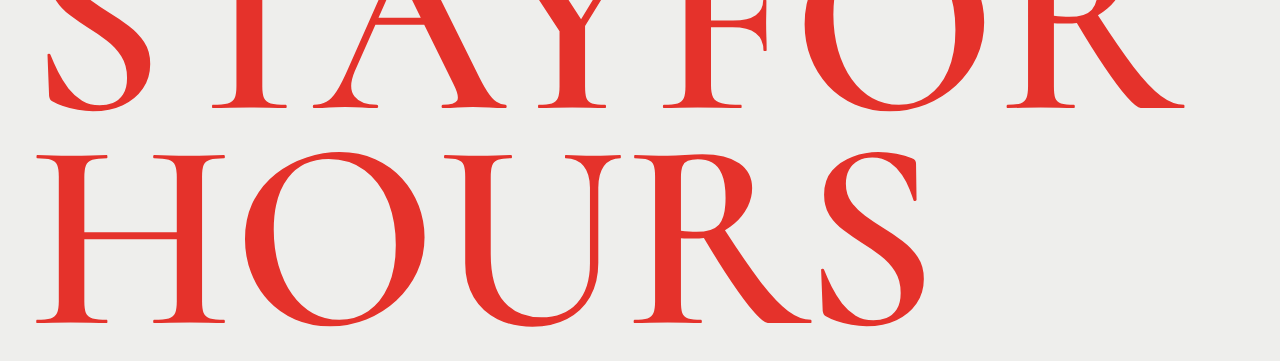
==== commit f233a576: "Phone showcase: side-scrolling row with caption following the swipe Co-Authored-By: Claude Opus 5.5 " ====
--- a/index.html
+++ b/index.html
@@ -194,6 +194,11 @@
   });
 });
 openFilm(0, false);
+// Phone layout is a side-scroller, so the caption follows whichever film is swiped into view.
+if (matchMedia('(max-width:900px)').matches) {
+  const sio = new IntersectionObserver(es => es.forEach(e => { if (e.isIntersecting) openFilm(pv.indexOf(e.target), false); }), {root: panels, threshold: 0.6});
+  pv.forEach(p => sio.observe(p));
+}
 
 function pick(style) {
   const f = document.getElementById('intake');
--- a/style.css
+++ b/style.css
@@ -227,10 +227,9 @@
   .strip{grid-template-columns:repeat(2,1fr);gap:20px}
   .plans,.how-grid,.how-grid.wide{grid-template-columns:1fr;row-gap:32px}
   .plan.big{grid-row:auto}
-  .panels{display:grid;grid-template-columns:1fr 1fr;grid-auto-flow:dense;height:auto;gap:8px}
-  .panel,.panel.active{flex:none;aspect-ratio:var(--r)}
-  .panel:nth-child(2),.panel:nth-child(4),.panel:nth-child(5),.panel:nth-child(8){grid-column:span 2}
-  .panel:nth-child(4){aspect-ratio:4/3}
+  .panels{--mh:min(62vh,520px);height:auto;gap:10px;align-items:center;overflow-x:auto;scroll-snap-type:x mandatory;overscroll-behavior-x:contain;scrollbar-width:none;margin-inline:calc(-1 * var(--m));padding-inline:var(--m);scroll-padding-inline:var(--m)}
+  .panels::-webkit-scrollbar{display:none}
+  .panel,.panel.active{flex:0 0 auto;width:min(calc(var(--mh) * var(--ar)), 86vw);aspect-ratio:var(--r);scroll-snap-align:start}
   .posters,.posters.four{grid-template-columns:repeat(4,1fr);gap:8px}
   .posters img:nth-child(even){margin-top:20px}
   .offer-row{align-content:start}
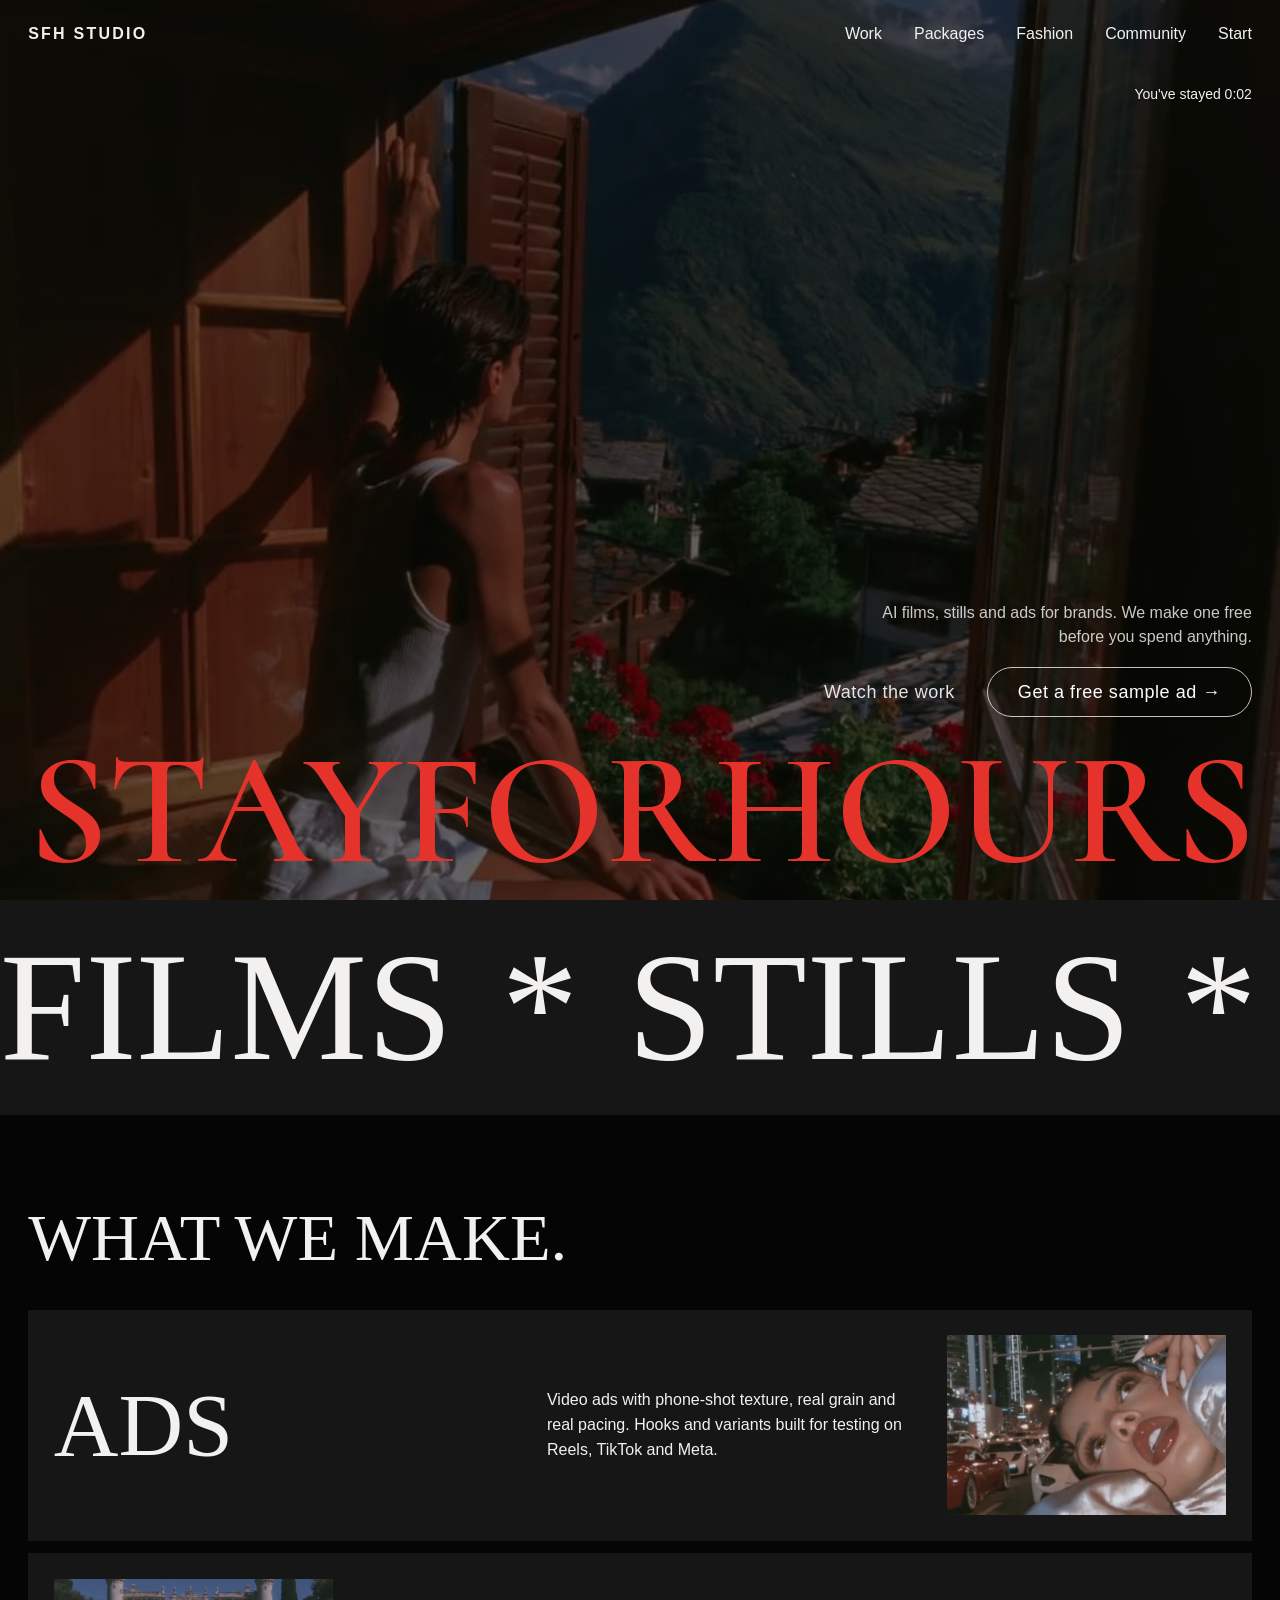
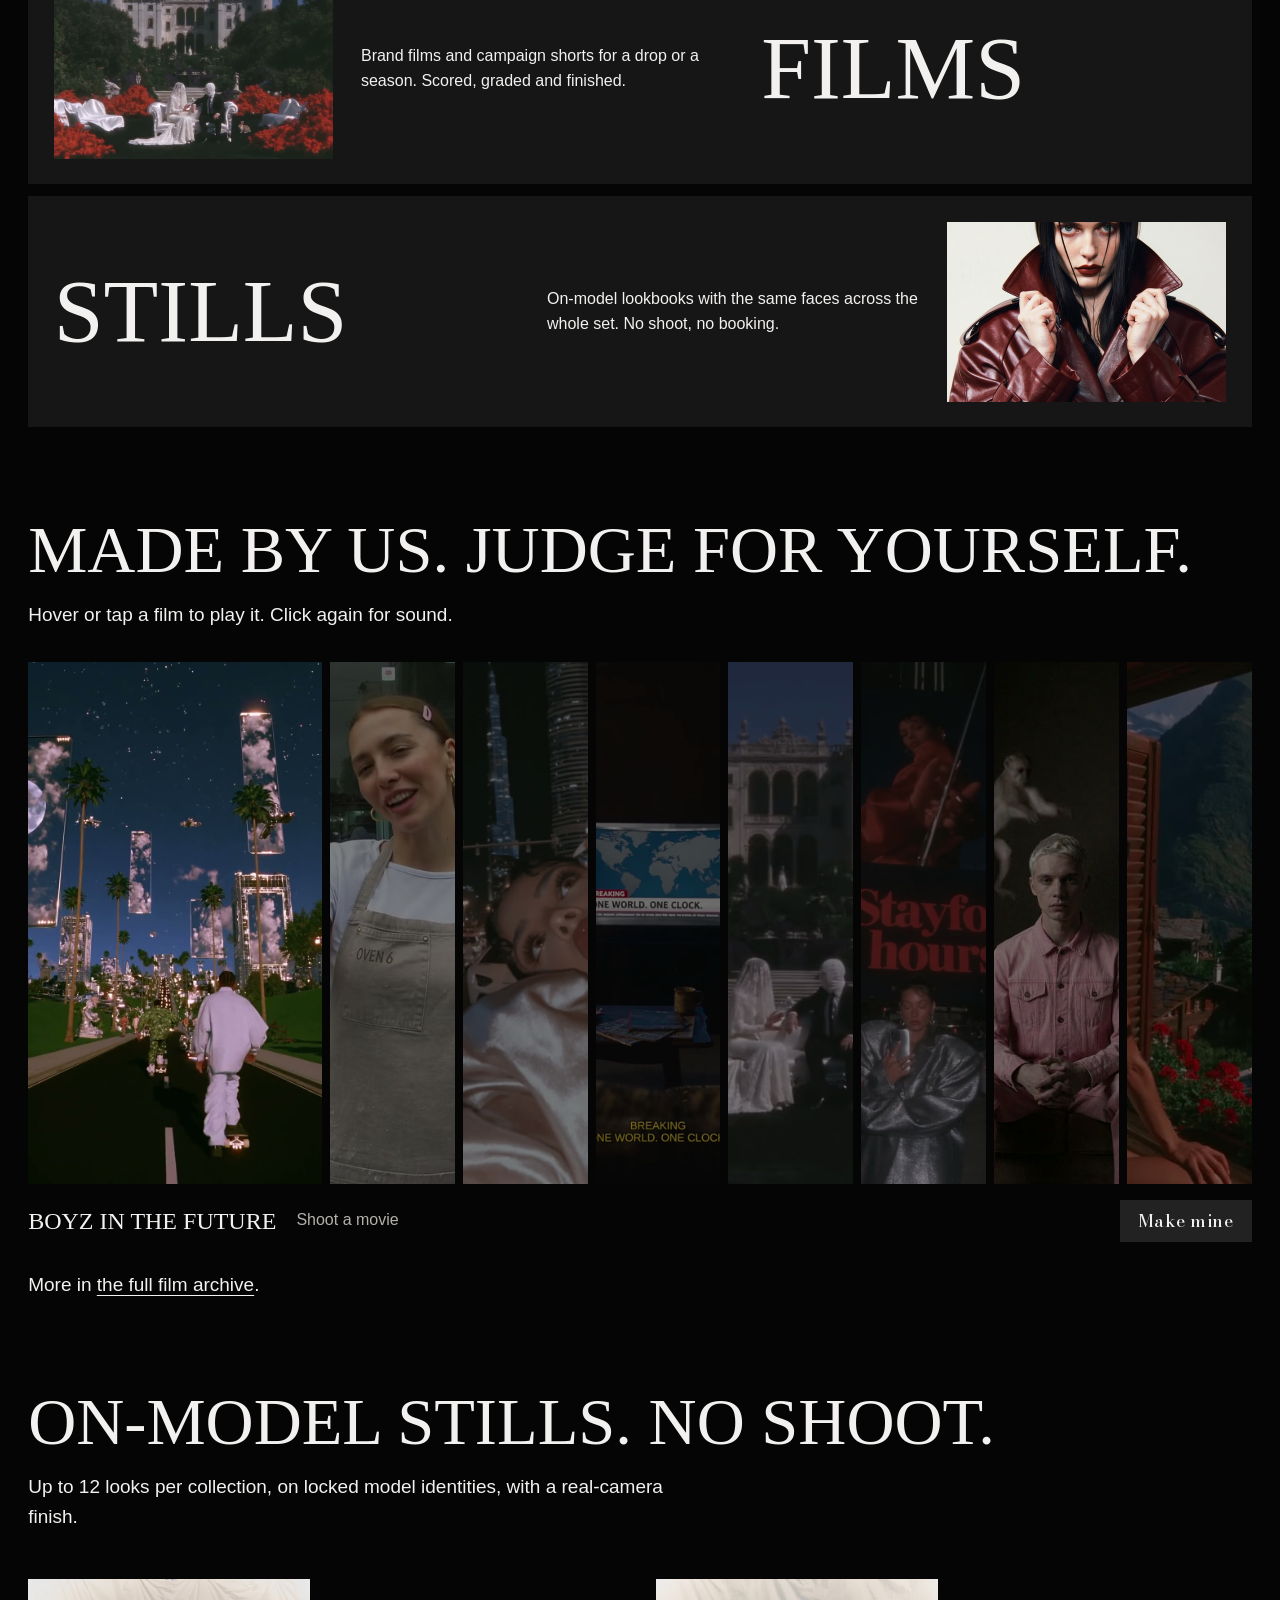
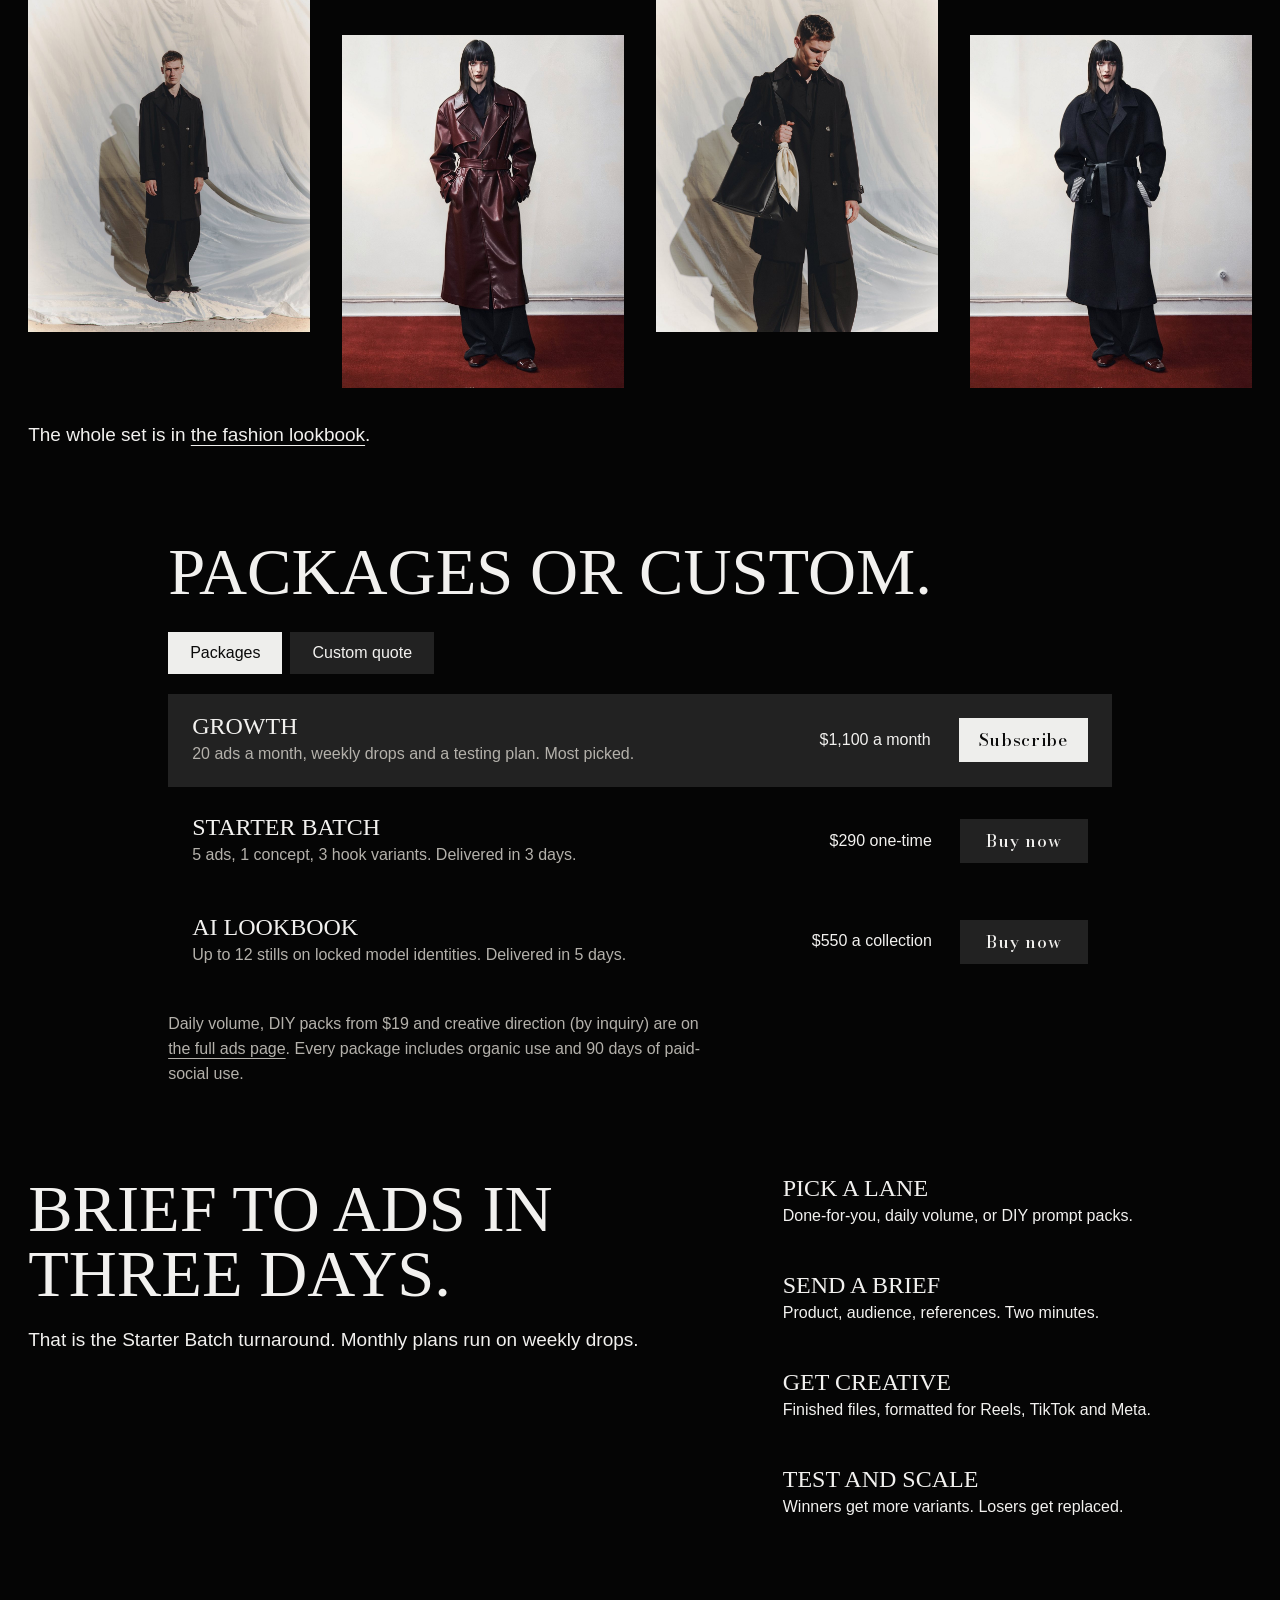
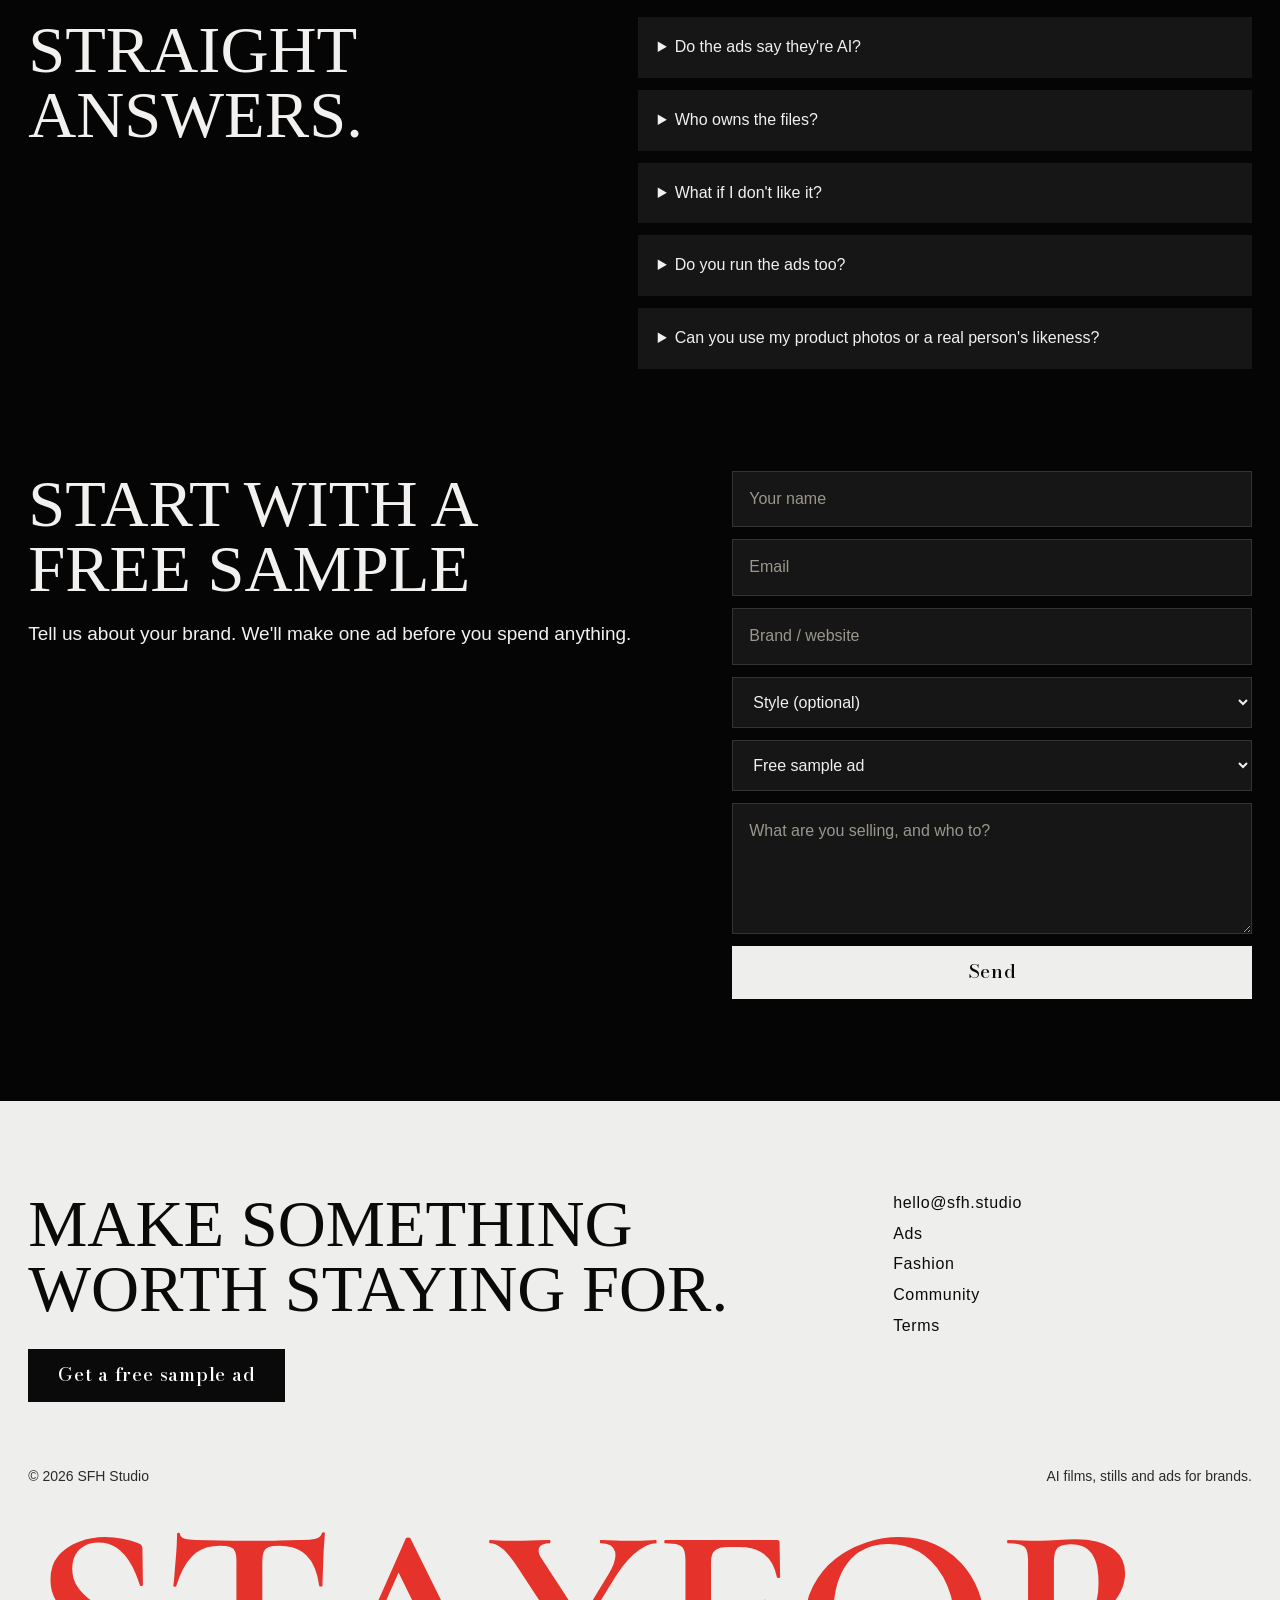
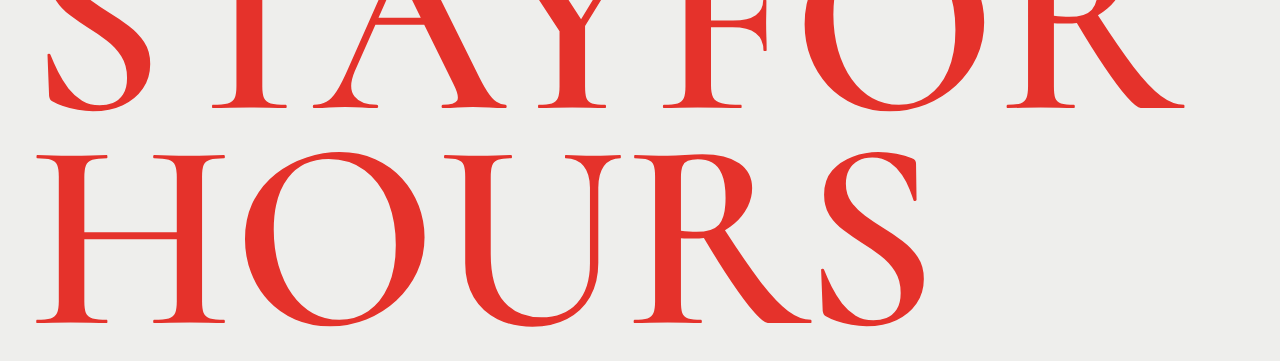
==== commit 7ab321af: "Replace fashion lookbook with new SFH campaign set (no Hipware pieces) Co-Authored-By: Claude Opus 5" ====
--- a/index.html
+++ b/index.html
@@ -32,7 +32,7 @@
 <div class="offers">
 <a class="offer-row rv" href="ads.html"><h3>Ads</h3><p>Video ads with phone-shot texture, real grain and real pacing. Hooks and variants built for testing on Reels, TikTok and Meta.</p><img src="reels/after-hours.jpg" width="540" height="960" loading="lazy" alt="Still from the Hours Later ad"></a>
 <a class="offer-row rv" href="videos.html"><h3>Films</h3><p>Brand films and campaign shorts for a drop or a season. Scored, graded and finished.</p><img src="reels/castle.jpg" width="960" height="720" loading="lazy" alt="Still from the Castle film"></a>
-<a class="offer-row rv" href="fashion.html"><h3>Stills</h3><p>On-model lookbooks with the same faces across the whole set. No shoot, no booking.</p><img src="lookbook/look-04.jpg" width="1116" height="1400" loading="lazy" alt="Lookbook still, model in a cream tee"></a>
+<a class="offer-row rv" href="fashion.html"><h3>Stills</h3><p>On-model lookbooks with the same faces across the whole set. No shoot, no booking.</p><img src="lookbook/look-03.jpg" width="1116" height="1400" loading="lazy" alt="Lookbook still, close portrait in an oxblood leather trench"></a>
 </div>
 </div>
 </section>
@@ -54,10 +54,10 @@
 <h2 class="rv">On-model stills. No shoot.</h2>
 <p class="lede rv" style="--d:80ms">Up to 12 looks per collection, on locked model identities, with a real-camera finish.</p>
 <div class="strip">
-<img class="rv" src="lookbook/look-01.jpg" width="1116" height="1400" loading="lazy" alt="Lookbook still, close portrait in a checked shirt">
-<img class="rv" style="--d:80ms" src="lookbook/look-03.jpg" width="1116" height="1400" loading="lazy" alt="Lookbook still, black blazer and shorts">
-<img class="rv" style="--d:160ms" src="lookbook/look-12.jpg" width="1116" height="1400" loading="lazy" alt="Lookbook still, cream tee and black trousers">
-<img class="rv" style="--d:240ms" src="lookbook/look-07.jpg" width="1116" height="1400" loading="lazy" alt="Lookbook still, tan blazer and light jeans">
+<img class="rv" src="lookbook/look-02.jpg" width="1116" height="1400" loading="lazy" alt="Lookbook still, black double-breasted coat on white drape">
+<img class="rv" style="--d:80ms" src="lookbook/look-01.jpg" width="1116" height="1400" loading="lazy" alt="Lookbook still, oxblood leather trench on a red carpet">
+<img class="rv" style="--d:160ms" src="lookbook/look-04.jpg" width="1116" height="1400" loading="lazy" alt="Lookbook still, black coat with leather tote and silk scarf">
+<img class="rv" style="--d:240ms" src="lookbook/look-06.jpg" width="1116" height="1400" loading="lazy" alt="Lookbook still, black belted wool coat">
 </div>
 <p class="lede more rv">The whole set is in <a href="fashion.html">the fashion lookbook</a>.</p>
 </div>
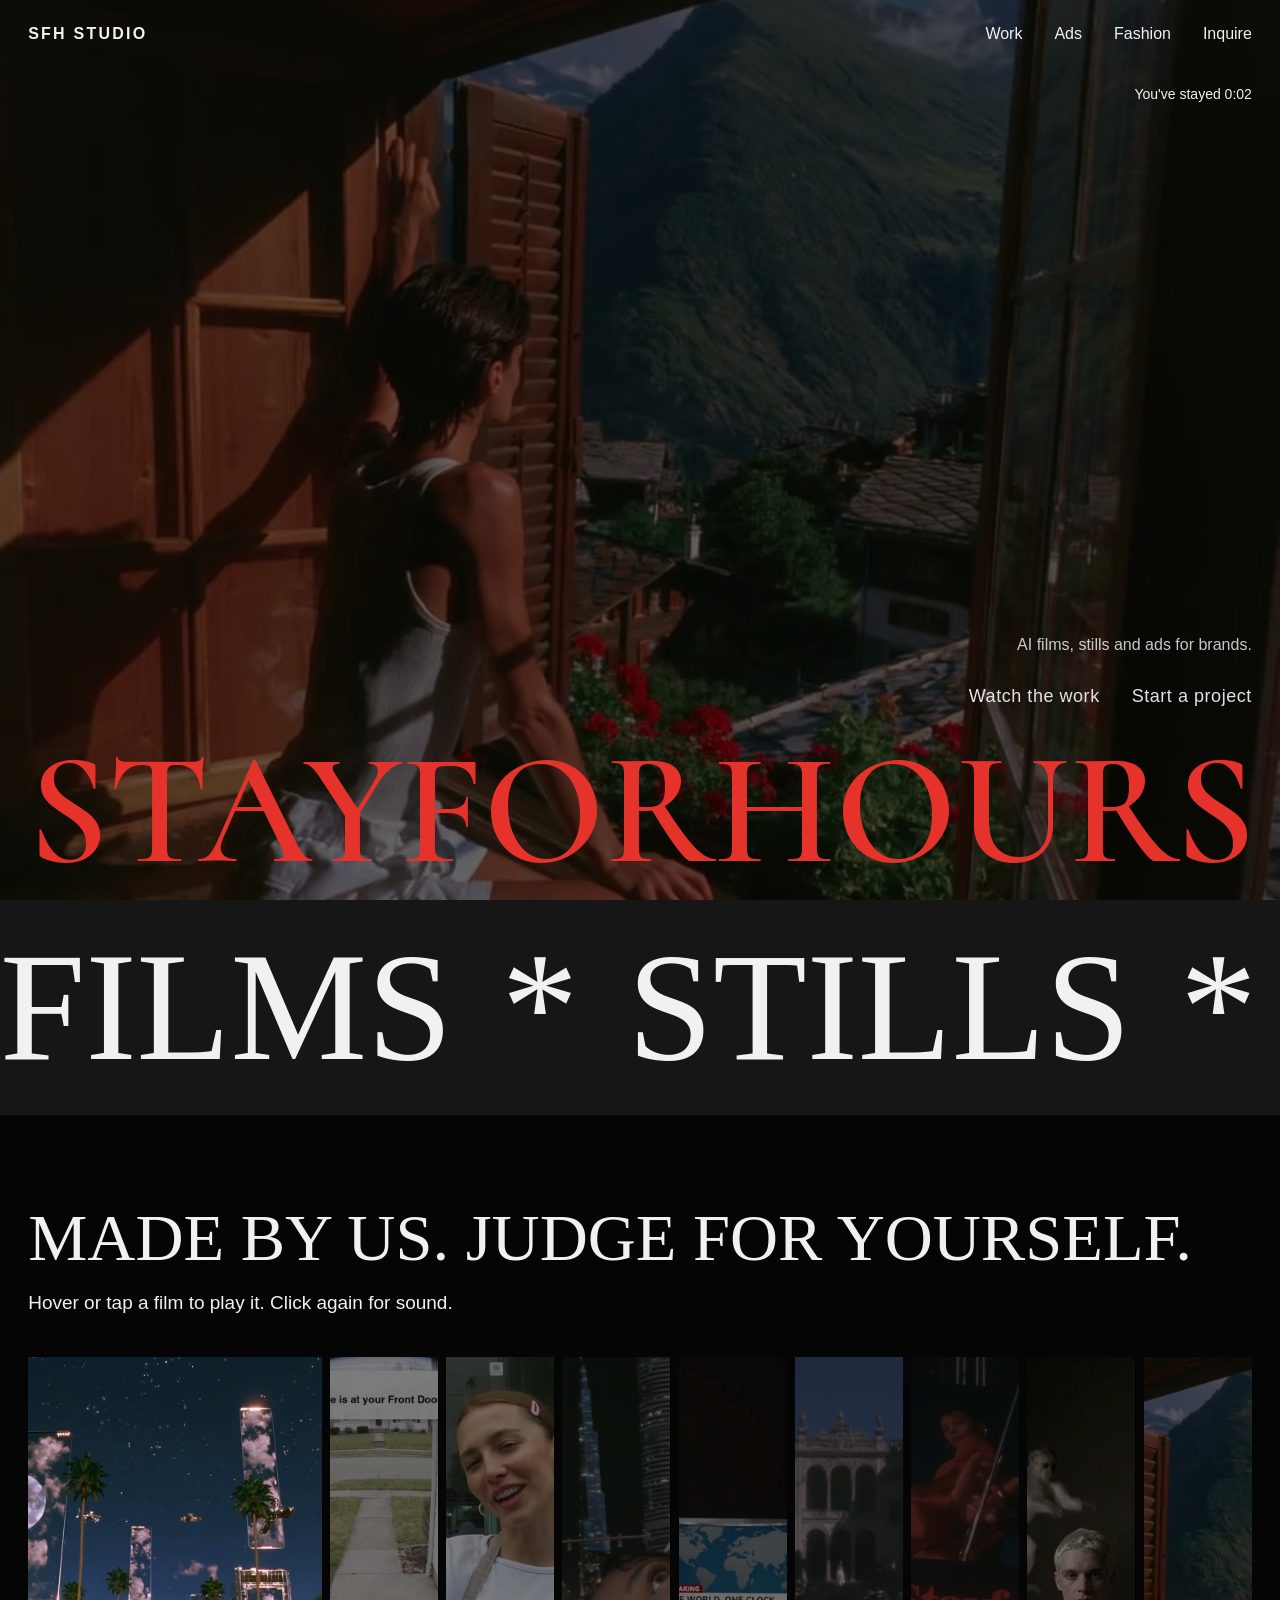
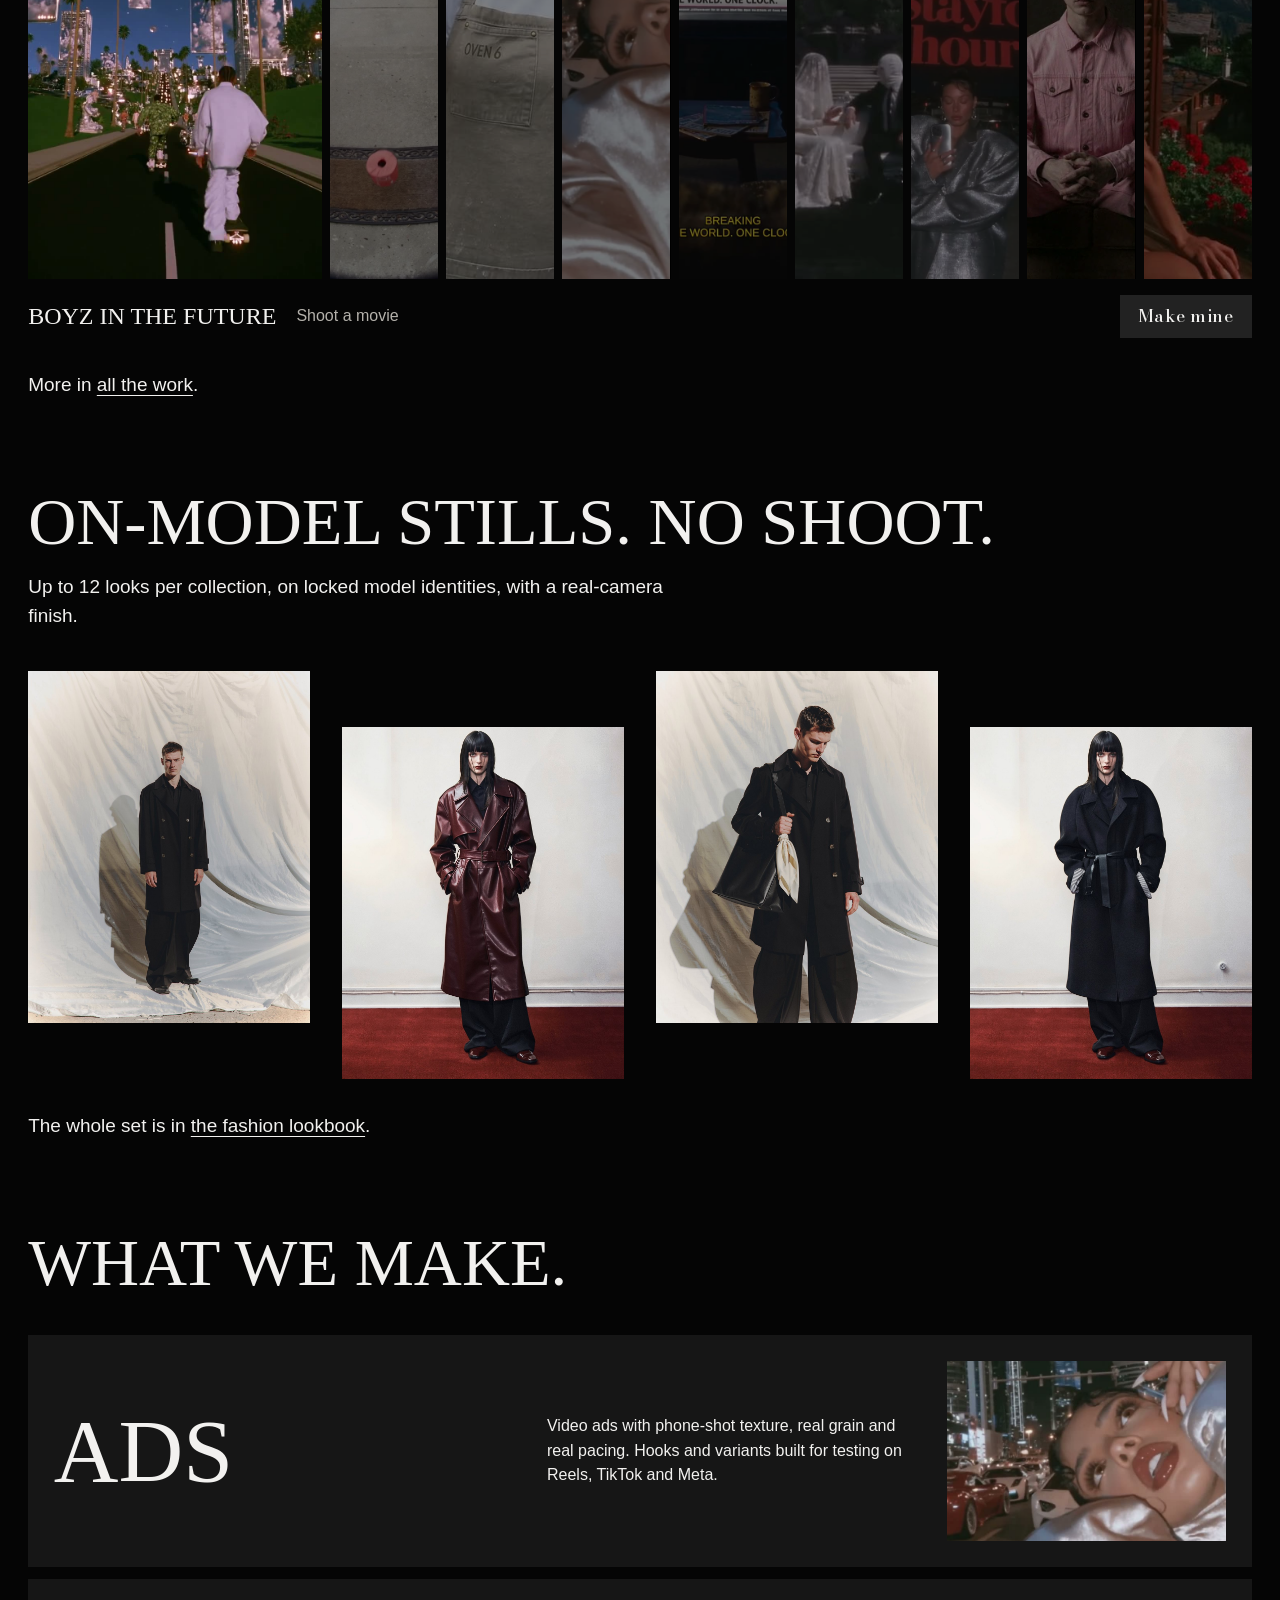
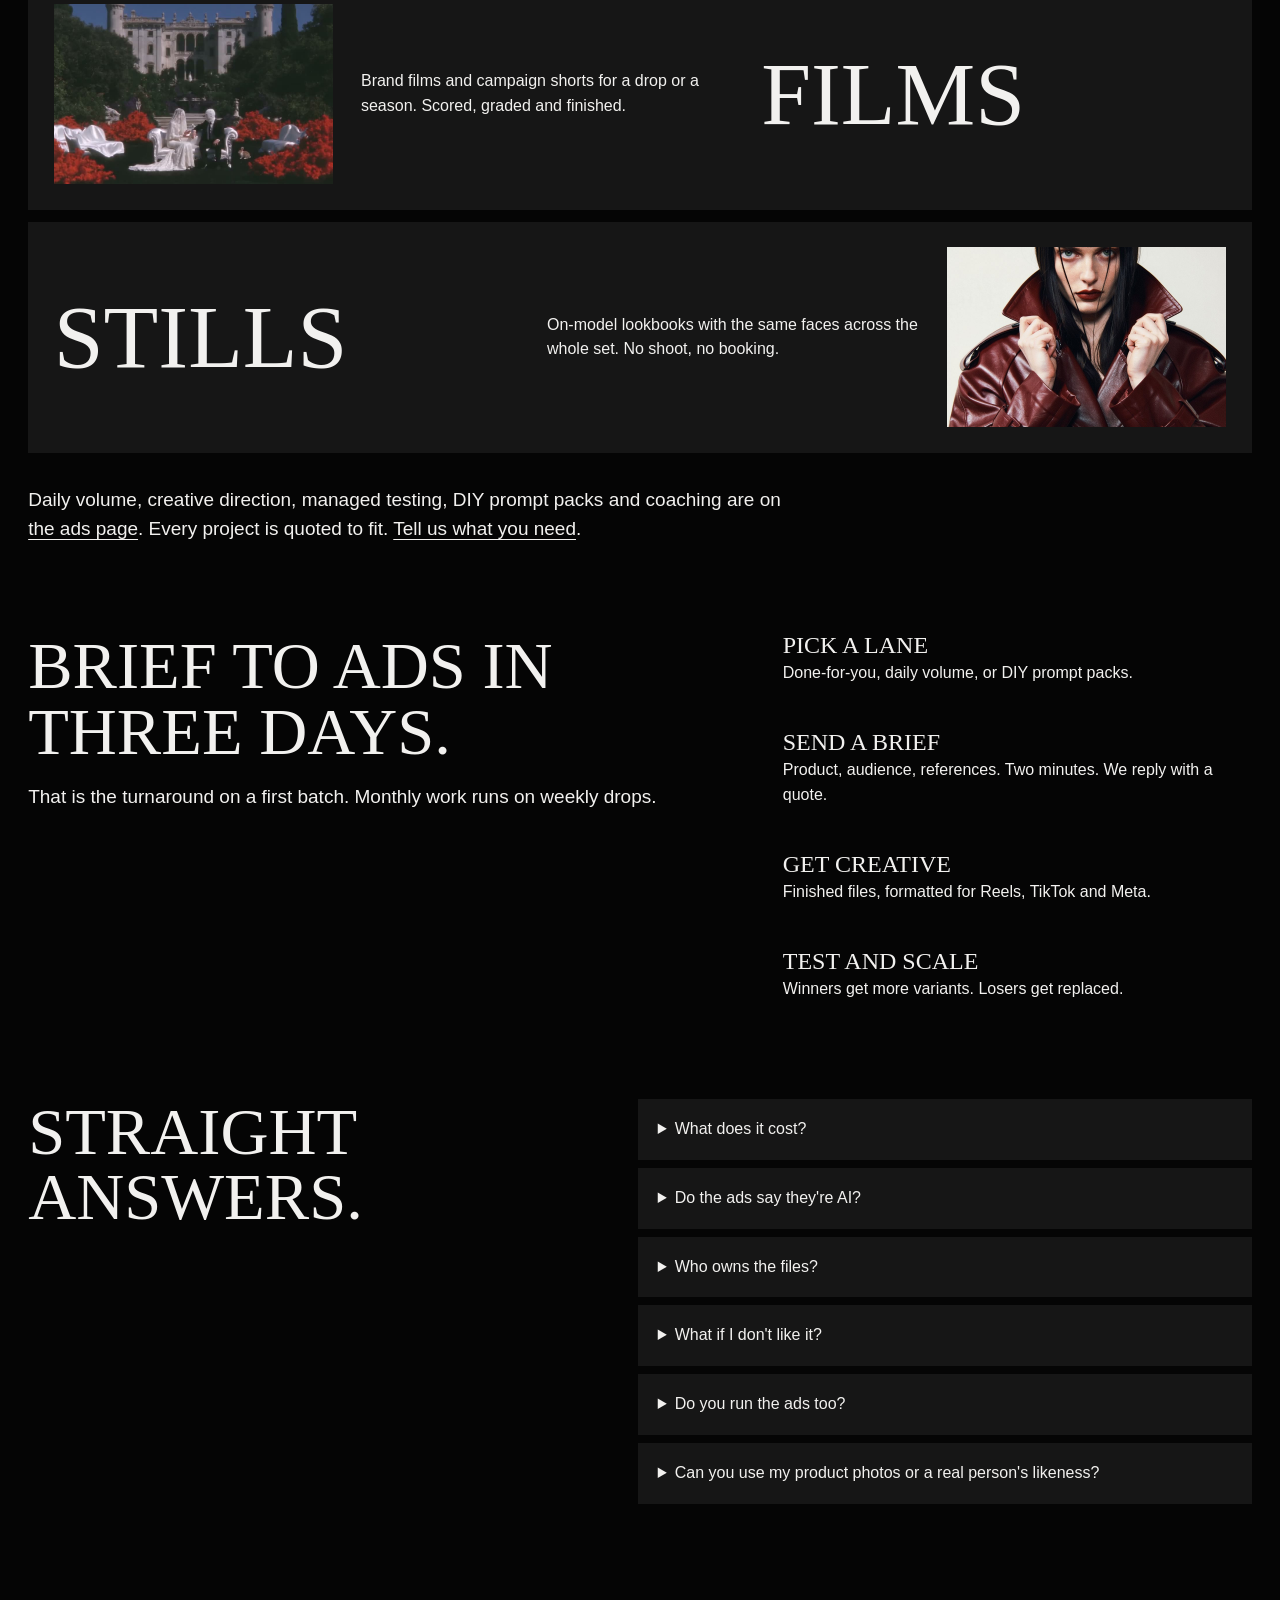
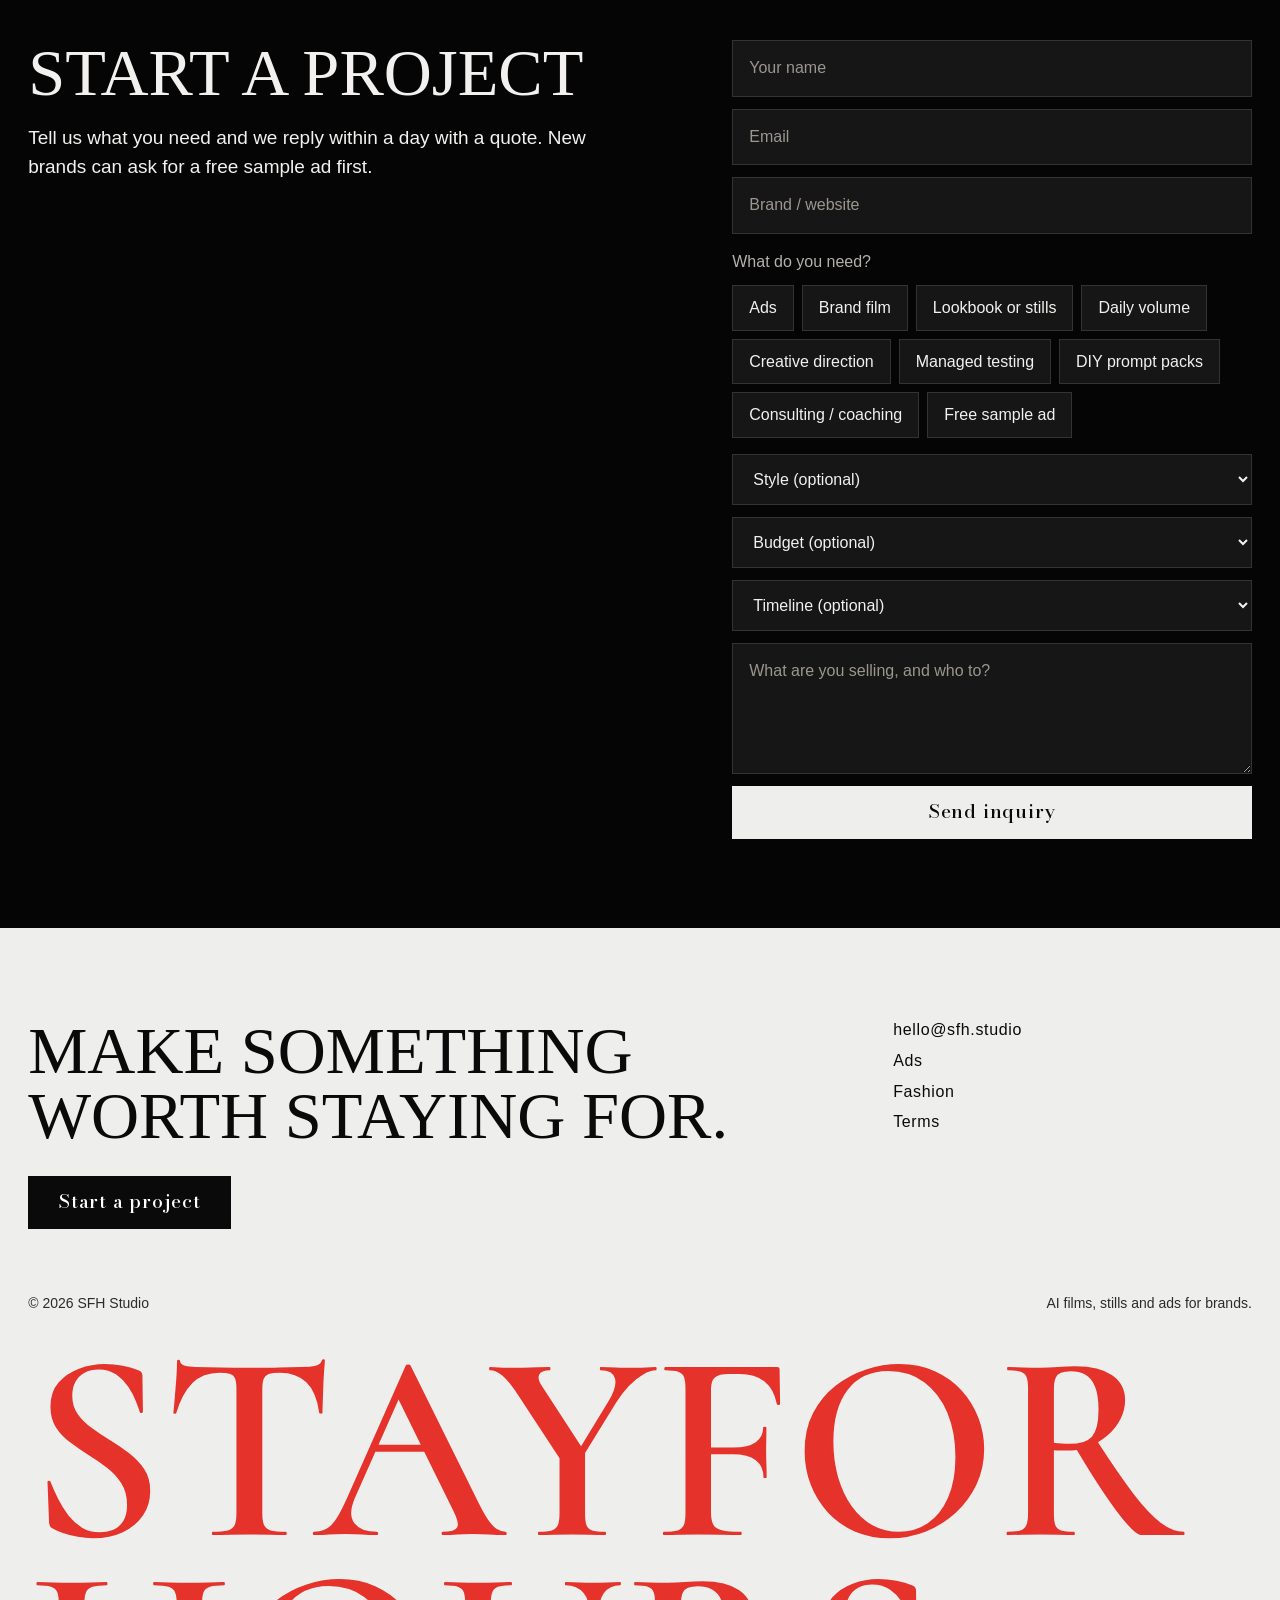
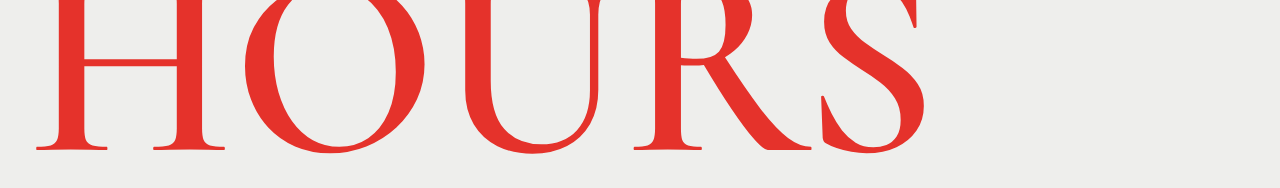
==== commit f4f41790: "Portfolio-first site: prices down, one inquiry form, client work in the mix - Remove all prices and " ====
--- a/index.html
+++ b/index.html
@@ -7,8 +7,8 @@
 <meta name="description" content="Visual storytelling for brands: films, stills and ads from SFH Studio.">
 <link rel="icon" href="favicon.svg" type="image/svg+xml">
 <meta property="og:type" content="website"><meta property="og:site_name" content="SFH Studio">
-<meta property="og:title" content="SFH Studio"><meta property="og:description" content="Phone-shot video ads, films and stills for brands from SFH Studio.">
-<meta property="og:url" content="https://sfh.studio/"><meta property="og:image" content="https://sfh.studio/og.png">
+<meta property="og:title" content="SFH Studio"><meta property="og:description" content="AI films, stills and ads for brands from SFH Studio.">
+<meta property="og:url" content="https://sfh.studio/"><meta property="og:image" content="https://sfh.studio/og.png?v=2">
 <meta name="twitter:card" content="summary_large_image">
 <link rel="stylesheet" href="style.css">
 <script>document.documentElement.classList.add("js")</script>
@@ -18,25 +18,14 @@
 <video class="bg" src="reels/alpine.mp4" poster="reels/alpine.jpg" autoplay muted loop playsinline preload="metadata"></video>
 <div class="shade"></div>
 <nav><a class="logo" href="#" data-brand>SFH Studio</a>
-<div><a href="#work">Work</a><a href="#pricing">Packages</a><a href="fashion.html">Fashion</a><a href="community.html">Community</a><a href="#start">Start</a></div></nav>
+<div><a href="#work">Work</a><a href="ads.html">Ads</a><a href="fashion.html">Fashion</a><a href="#start">Inquire</a></div></nav>
 <h1>Stayforhours</h1>
-<div class="cta"><p class="what">AI films, stills and ads for brands. We make one free before you spend anything.</p><div class="acts"><a class="btn ghost" href="#work">Watch the work</a><a class="btn" href="#start">Get a free sample ad <span aria-hidden="true">&rarr;</span></a></div></div>
+<div class="cta"><p class="what">AI films, stills and ads for brands.</p><div class="acts"><a class="btn ghost" href="#work">Watch the work</a><a class="btn ghost" href="#start">Start a project</a></div></div>
 </header>
 
 <div class="marquee" aria-hidden="true"><div><span class="mq"><span class="w"><b>Films</b><i>Stay</i></span><span>*</span><span class="w"><b>Stills</b><i>Stay</i></span><span>*</span><span class="w"><b>Ads</b><i>Stay</i></span><span>*</span></span><span class="mq"><span class="w"><b>Films</b><i>Stay</i></span><span>*</span><span class="w"><b>Stills</b><i>Stay</i></span><span>*</span><span class="w"><b>Ads</b><i>Stay</i></span><span>*</span></span><span class="mq"><span class="w"><b>Films</b><i>Stay</i></span><span>*</span><span class="w"><b>Stills</b><i>Stay</i></span><span>*</span><span class="w"><b>Ads</b><i>Stay</i></span><span>*</span></span><span class="mq"><span class="w"><b>Films</b><i>Stay</i></span><span>*</span><span class="w"><b>Stills</b><i>Stay</i></span><span>*</span><span class="w"><b>Ads</b><i>Stay</i></span><span>*</span></span></div></div>
 
 <main>
-<section id="offer" class="offer">
-<div class="wrap">
-<h2 class="rv">What we make.</h2>
-<div class="offers">
-<a class="offer-row rv" href="ads.html"><h3>Ads</h3><p>Video ads with phone-shot texture, real grain and real pacing. Hooks and variants built for testing on Reels, TikTok and Meta.</p><img src="reels/after-hours.jpg" width="540" height="960" loading="lazy" alt="Still from the Hours Later ad"></a>
-<a class="offer-row rv" href="videos.html"><h3>Films</h3><p>Brand films and campaign shorts for a drop or a season. Scored, graded and finished.</p><img src="reels/castle.jpg" width="960" height="720" loading="lazy" alt="Still from the Castle film"></a>
-<a class="offer-row rv" href="fashion.html"><h3>Stills</h3><p>On-model lookbooks with the same faces across the whole set. No shoot, no booking.</p><img src="lookbook/look-03.jpg" width="1116" height="1400" loading="lazy" alt="Lookbook still, close portrait in an oxblood leather trench"></a>
-</div>
-</div>
-</section>
-
 <section id="work" class="work">
 <div class="wrap">
 <h2 class="rv">Made by us. Judge for yourself.</h2>
@@ -45,7 +34,7 @@
 <div class="panels" id="reels"></div>
 <div class="now"><b id="now-title"></b><span id="now-style"></span><button type="button" class="btn ghost pick-btn" id="now-pick">Make mine</button></div>
 </div>
-<p class="lede more rv">More in <a href="videos.html">the full film archive</a>.</p>
+<p class="lede more rv">More in <a href="videos.html">all the work</a>.</p>
 </div>
 </section>
 
@@ -63,32 +52,15 @@
 </div>
 </section>
 
-<section id="pricing" class="pricing">
-<div class="wrap narrow">
-<h2 class="rv">Packages or custom.</h2>
-<div class="tabs rv" role="tablist" aria-label="Pricing">
-<button type="button" role="tab" id="t-pk" aria-selected="true" aria-controls="p-pk">Packages</button>
-<button type="button" role="tab" id="t-q" aria-selected="false" aria-controls="p-q">Custom quote</button>
-</div>
-<div id="p-pk" role="tabpanel" aria-labelledby="t-pk">
-<ul class="pk">
-<li><div><h3>Growth</h3><p>20 ads a month, weekly drops and a testing plan. Most picked.</p></div><span class="amt">$1,100 a month</span><a class="btn" href="https://buy.stripe.com/6oU7sDgMt8I3fGPfzD3VC07">Subscribe</a></li>
-<li><div><h3>Starter Batch</h3><p>5 ads, 1 concept, 3 hook variants. Delivered in 3 days.</p></div><span class="amt">$290 one-time</span><a class="btn ghost" href="https://buy.stripe.com/bJe00bfIp9M766f5Z33VC00">Buy now</a></li>
-<li><div><h3>AI Lookbook</h3><p>Up to 12 stills on locked model identities. Delivered in 5 days.</p></div><span class="amt">$550 a collection</span><a class="btn ghost" href="https://buy.stripe.com/3cIcMXeEl0bxamv3QV3VC04">Buy now</a></li>
-</ul>
-<p class="lede more">Daily volume, DIY packs from $19 and creative direction (by inquiry) are on <a href="ads.html">the full ads page</a>. Every package includes organic use and 90 days of paid-social use.</p>
-</div>
-<div id="p-q" role="tabpanel" aria-labelledby="t-q" hidden>
-<form id="quote">
-<input name="name" placeholder="Your name" aria-label="Your name" required>
-<input name="email" type="email" placeholder="Email" aria-label="Email" required>
-<input name="brand" placeholder="Brand / website" aria-label="Brand or website" required>
-<select name="interest" aria-label="What do you need"><option>Custom ads</option><option>Brand film</option><option>Lookbook or stills</option><option>Daily volume</option><option>Something else</option></select>
-<select name="budget" aria-label="Budget"><option value="">Budget (optional)</option><option>Under $500</option><option>$500 to $2,000</option><option>$2,000 to $5,000</option><option>$5,000 and up</option><option>Not sure yet</option></select>
-<textarea name="notes" rows="4" placeholder="What do you need, and by when?" aria-label="What do you need, and by when?"></textarea>
-<button class="btn" type="submit">Request a quote</button>
-</form>
-</div>
+<section id="offer" class="offer">
+<div class="wrap">
+<h2 class="rv">What we make.</h2>
+<div class="offers">
+<a class="offer-row rv" href="ads.html"><h3>Ads</h3><p>Video ads with phone-shot texture, real grain and real pacing. Hooks and variants built for testing on Reels, TikTok and Meta.</p><img src="reels/after-hours.jpg" width="540" height="960" loading="lazy" alt="Still from the Hours Later ad"></a>
+<a class="offer-row rv" href="videos.html"><h3>Films</h3><p>Brand films and campaign shorts for a drop or a season. Scored, graded and finished.</p><img src="reels/castle.jpg" width="960" height="720" loading="lazy" alt="Still from the Castle film"></a>
+<a class="offer-row rv" href="fashion.html"><h3>Stills</h3><p>On-model lookbooks with the same faces across the whole set. No shoot, no booking.</p><img src="lookbook/look-03.jpg" width="1116" height="1400" loading="lazy" alt="Lookbook still, close portrait in an oxblood leather trench"></a>
+</div>
+<p class="lede more rv">Daily volume, creative direction, managed testing, DIY prompt packs and coaching are on <a href="ads.html">the ads page</a>. Every project is quoted to fit. <a href="#start">Tell us what you need</a>.</p>
 </div>
 </section>
 
@@ -96,11 +68,11 @@
 <div class="wrap how-grid wide">
 <div>
 <h2 class="rv">Brief to ads in three days.</h2>
-<p class="lede rv" style="--d:80ms">That is the Starter Batch turnaround. Monthly plans run on weekly drops.</p>
+<p class="lede rv" style="--d:80ms">That is the turnaround on a first batch. Monthly work runs on weekly drops.</p>
 </div>
 <ol class="steps2">
 <li class="rv"><b>Pick a lane</b><span>Done-for-you, daily volume, or DIY prompt packs.</span></li>
-<li class="rv" style="--d:80ms"><b>Send a brief</b><span>Product, audience, references. Two minutes.</span></li>
+<li class="rv" style="--d:80ms"><b>Send a brief</b><span>Product, audience, references. Two minutes. We reply with a quote.</span></li>
 <li class="rv" style="--d:160ms"><b>Get creative</b><span>Finished files, formatted for Reels, TikTok and Meta.</span></li>
 <li class="rv" style="--d:240ms"><b>Test and scale</b><span>Winners get more variants. Losers get replaced.</span></li>
 </ol>
@@ -111,9 +83,10 @@
 <div class="wrap how-grid">
 <h2 class="rv">Straight answers.</h2>
 <div>
+<details class="rv"><summary>What does it cost?</summary><p>Every project is quoted to fit its scope. Tell us what you need and a budget range, and we reply with a fixed price before any work starts.</p></details>
 <details class="rv"><summary>Do the ads say they're AI?</summary><p>We don't lead with it, and we're upfront if you ask. Platform AI-disclosure rules are your responsibility to apply when you publish; we'll tell you which ones apply to your placements.</p></details>
 <details class="rv"><summary>Who owns the files?</summary><p>Once paid, you get organic use and 90 days of paid-social use. Longer paid use, exclusivity and full buyouts are add-ons. See the <a href="terms.html">terms</a>.</p></details>
-<details class="rv"><summary>What if I don't like it?</summary><p>One revision round is included in every package. Daily volume includes ongoing direction changes.</p></details>
+<details class="rv"><summary>What if I don't like it?</summary><p>One revision round is included in every project. Daily volume includes ongoing direction changes.</p></details>
 <details class="rv"><summary>Do you run the ads too?</summary><p>Optionally. Managed Testing launches and monitors your test inside your own ad account. You keep ownership of the account and pay the platform directly. We don't run ads through ours.</p></details>
 <details class="rv"><summary>Can you use my product photos or a real person's likeness?</summary><p>Product photos, yes. We don't generate real people's likeness without written consent.</p></details>
 </div>
@@ -123,17 +96,19 @@
 <section id="start">
 <div class="wrap start">
 <div>
-<h2 class="rv">Start with a free sample</h2>
-<p class="lede rv" style="--d:80ms">Tell us about your brand. We'll make one ad before you spend anything.</p>
+<h2 class="rv">Start a project</h2>
+<p class="lede rv" style="--d:80ms">Tell us what you need and we reply within a day with a quote. New brands can ask for a free sample ad first.</p>
 </div>
 <form id="intake" class="rv" style="--d:140ms">
 <input name="name" placeholder="Your name" aria-label="Your name" required>
 <input name="email" type="email" placeholder="Email" aria-label="Email" required>
 <input name="brand" placeholder="Brand / website" aria-label="Brand or website" required>
+<fieldset class="chips"><legend>What do you need?</legend><label><input type="checkbox" name="interest" value="Ads"><span>Ads</span></label><label><input type="checkbox" name="interest" value="Brand film"><span>Brand film</span></label><label><input type="checkbox" name="interest" value="Lookbook or stills"><span>Lookbook or stills</span></label><label><input type="checkbox" name="interest" value="Daily volume"><span>Daily volume</span></label><label><input type="checkbox" name="interest" value="Creative direction"><span>Creative direction</span></label><label><input type="checkbox" name="interest" value="Managed testing"><span>Managed testing</span></label><label><input type="checkbox" name="interest" value="DIY prompt packs"><span>DIY prompt packs</span></label><label><input type="checkbox" name="interest" value="Consulting / coaching"><span>Consulting / coaching</span></label><label><input type="checkbox" name="interest" value="Free sample ad"><span>Free sample ad</span></label></fieldset>
 <select name="style" aria-label="Style"><option value="">Style (optional)</option><option>Shoot a movie</option><option>UGC ad</option><option>Brand story</option><option>Your own billboard</option><option>Fantasy film</option><option>Cinematic commercial</option><option>Up-close talk</option></select>
-<select name="interest" aria-label="What are you interested in"><option>Free sample ad</option><option>Done-for-you package</option><option>Daily volume</option><option>DIY prompt packs</option><option>Lookbook</option><option>Brand film</option><option>Creative direction</option><option>1-on-1 consulting / coaching</option></select>
+<select name="budget" aria-label="Budget"><option value="">Budget (optional)</option><option>Under $500</option><option>$500 to $2,000</option><option>$2,000 to $5,000</option><option>$5,000 and up</option><option>Not sure yet</option></select>
+<select name="timeline" aria-label="Timeline"><option value="">Timeline (optional)</option><option>This week</option><option>Within a month</option><option>One to three months</option><option>No deadline</option></select>
 <textarea name="notes" rows="4" placeholder="What are you selling, and who to?" aria-label="What are you selling, and who to?"></textarea>
-<button class="btn" type="submit">Send</button>
+<button class="btn" type="submit">Send inquiry</button>
 </form>
 </div>
 </section>
@@ -141,8 +116,8 @@
 
 <footer>
 <div class="f-top">
-<div><h2>Make something worth staying for.</h2><a class="btn" href="#start">Get a free sample ad</a></div>
-<div class="f-links"><span id="mail"></span><a href="ads.html">Ads</a><a href="fashion.html">Fashion</a><a href="community.html">Community</a><a href="terms.html">Terms</a></div>
+<div><h2>Make something worth staying for.</h2><a class="btn" href="#start">Start a project</a></div>
+<div class="f-links"><span id="mail"></span><a href="ads.html">Ads</a><a href="fashion.html">Fashion</a><a href="terms.html">Terms</a></div>
 </div>
 <div class="f-legal"><span>© <span id="yr"></span> <span data-brand>SFH Studio</span></span><span>AI films, stills and ads for brands.</span></div>
 <span class="f-name" aria-hidden="true">Stayfor<br>hours</span>
@@ -156,6 +131,7 @@
   formAction: CONTACT.formAction,
   reels: [
     {src:'reels/pink-house.mp4', poster:'reels/pink-house.jpg', label:'Boyz in the Future', ar:'9/16', style:'Shoot a movie'},
+    {src:'clients/sos-rolls/doorbell.mp4', poster:'clients/sos-rolls/doorbell-poster.jpg', label:'Doorbell', ar:'9/16', style:'UGC ad', note:'Client work · SOS Rolls'},
     {src:'videos/oven-6.mp4', poster:'videos/oven-6.jpg', label:'Oven 6 (spec)', ar:'16/9', style:'Small business commercial'},
     {src:'reels/after-hours.mp4', poster:'reels/after-hours.jpg', label:'Hours Later', ar:'9/16', style:'UGC ad'},
     {src:'reels/timezones.mp4', poster:'reels/timezones.jpg', label:'The Day the World Abolished Time Zones', ar:'9/16', style:'Brand story'},
@@ -180,7 +156,7 @@
   if (i === cur) return; cur = i;
   pv.forEach((p, j) => { const v = p.querySelector('video'); p.classList.toggle('active', j === i); if (j !== i) { v.pause(); v.controls = false; v.muted = true; } });
   const r = SITE.reels[i], v = pv[i].querySelector('video');
-  nowT.textContent = r.label; nowS.textContent = r.style; nowB.dataset.style = r.style;
+  nowT.textContent = r.label; nowS.textContent = r.note || r.style; nowB.dataset.style = r.style;
   if (play) { load(v); v.play().catch(() => {}); }
 }
 let hov;
@@ -208,12 +184,6 @@
 }
 nowB.addEventListener('click', () => pick(nowB.dataset.style));
 
-// pricing tabs
-const tabs = [...document.querySelectorAll('[role=tab]')];
-tabs.forEach(t => t.addEventListener('click', () => tabs.forEach(o => {
-  const on = o === t; o.setAttribute('aria-selected', on);
-  document.getElementById(o.getAttribute('aria-controls')).hidden = !on;
-})));
 document.title = SITE.name;
 document.querySelectorAll('[data-brand]').forEach(e => e.textContent = SITE.name);
 document.getElementById('yr').textContent = new Date().getFullYear();
@@ -242,19 +212,11 @@
 const t0 = Date.now();
 (function tick(){ const s = Math.floor((Date.now()-t0)/1000); stay.textContent = `You've stayed ${Math.floor(s/60)}:${String(s%60).padStart(2,'0')}`; setTimeout(tick, 1000); })();
 
-document.querySelectorAll('#intake,#quote').forEach(form => form.addEventListener('submit', async e => {
+document.getElementById('intake').addEventListener('submit', e => {
   e.preventDefault();
-  const f = e.target, d = Object.fromEntries(new FormData(f)); const ref = CONTACT.ref(); if (ref) d.referrer = ref;
-  const label = f.id === 'quote' ? 'Custom quote: ' : 'New inquiry: ';
-  if (SITE.formAction) {
-    try {
-      const r = await fetch(SITE.formAction, {method:'POST', headers:{'Accept':'application/json'}, body:(()=>{const fd=new FormData(f); if (ref) fd.append('referrer', ref); fd.append('_subject', label + d.interest); return fd;})()});
-      if (r.ok) { f.innerHTML = '<p class="lede">Got it. We\'ll be in touch within a day.</p>'; return; }
-    } catch (_) {}
-  }
-  const body = Object.entries(d).map(([k,v]) => `${k}: ${v}`).join('\n');
-  location.href = `mailto:${SITE.email}?subject=${encodeURIComponent(label+d.interest)}&body=${encodeURIComponent(body)}`;
-}));
+  const needs = new FormData(e.target).getAll('interest');
+  CONTACT.submit(e.target, 'New inquiry: ' + (needs.join(', ') || 'General'));
+});
 </script>
 </body>
 </html>
--- a/style.css
+++ b/style.css
@@ -9,6 +9,7 @@
   --mark:Cormorant,Georgia,serif;
   --text:'Helvetica Neue',Helvetica,Arial,sans-serif;
   --ease:cubic-bezier(.2,.7,.2,1);
+  --sec:clamp(72px,7vw,96px);--blk:40px;
 }
 *{box-sizing:border-box}
 html{scroll-behavior:smooth}
@@ -44,9 +45,11 @@
 .row{display:flex;gap:12px;flex-wrap:wrap;margin-top:28px}
 
 /* sections */
-section{padding:clamp(56px,7vw,96px) 0 0}
+section{padding:var(--sec) 0 0}
+/* sub-pages: the first block follows its page title closely */
+.wrap>header+section{padding-top:clamp(48px,5vw,64px)}
 form{display:grid;gap:12px}
-h2+form,.lede+form,h2+.calc{margin-top:28px}
+h2+form,.lede+form,h2+.calc,h2+details{margin-top:32px}
 input[type=range]{accent-color:var(--acc)}
 input,select,textarea{width:100%;padding:15px 16px;background:var(--field);color:var(--ink);border:1px solid #333;border-radius:0;font:inherit;font-size:16px;transition:background .2s}
 input:focus,select:focus,textarea:focus{background:var(--field2);outline:none;border-color:var(--red)}
@@ -84,17 +87,15 @@
 .acts{display:flex;align-items:center;gap:20px 32px;flex-wrap:wrap}
 .stay{position:absolute;right:var(--m);top:84px;font-size:14px;margin:0;color:var(--ink);font-variant-numeric:tabular-nums;z-index:2}
 
-/* hero actions: slim outlined pill and a quiet link, bottom right */
-.hero .btn{background:transparent;color:#fff;padding:15px 30px;border:1px solid rgba(255,255,255,.75);border-radius:999px;font:400 18px/1 var(--text);letter-spacing:.03em;transition:background .5s ease,border-color .5s ease}
-.hero .btn:hover{transform:none;background:var(--acc);border-color:var(--acc);color:#fff}
-.hero .btn.ghost{background:none;border:0;border-radius:0;padding:0;opacity:.88;transition:opacity .3s}
+/* hero actions: two quiet text links, no boxes; the padding is tap area only */
+.hero .btn.ghost{background:none;border:0;border-radius:0;padding:12px 0;color:#fff;font:400 18px/1 var(--text);letter-spacing:.03em;opacity:.88;transition:opacity .3s}
 .hero .btn.ghost:hover{background:none;opacity:1;text-decoration:underline;text-decoration-thickness:1px;text-underline-offset:7px}
 
 /* work: a slider that opens on hover */
 .work h2{margin-bottom:0}
-.more{margin-top:32px}
+.more{margin-top:32px;max-width:40em}
 .more a{text-decoration-thickness:1px;text-underline-offset:4px}
-.reel-wrap{margin-top:32px;--h:clamp(380px,58vh,560px)}
+.reel-wrap{margin-top:var(--blk);--h:clamp(380px,58vh,560px)}
 .panels{display:flex;gap:8px;height:var(--h)}
 .panel{position:relative;margin:0;flex:1 1 0;min-width:0;overflow:hidden;background:#000;cursor:pointer;transition:flex-basis .55s var(--ease),flex-grow .55s var(--ease)}
 .panel.active{flex:0 0 min(calc(var(--h)*var(--ar)),72%)}
@@ -105,10 +106,9 @@
 .now b{font:400 24px/1 var(--display);text-transform:uppercase}
 .now span{color:var(--mut);font-size:16px}
 .now .btn{margin-left:auto;padding:11px 18px;font-size:17px}
-.reel-wrap + .more{margin-top:28px}
 
 /* offer rows */
-.offers{display:grid;gap:12px;margin-top:40px}
+.offers{display:grid;gap:12px;margin-top:var(--blk)}
 .offer-row{display:grid;grid-template-columns:5fr 4fr 3fr;gap:12px var(--m);align-items:center;background:var(--field);padding:clamp(18px,2vw,28px);text-decoration:none;transition:background .25s}
 .offer-row:hover{background:var(--field2)}
 .offer-row h3{font-size:clamp(44px,7vw,104px);line-height:.9}
@@ -121,25 +121,11 @@
 .offer-row:nth-child(2) h3{grid-column:3;grid-row:1}
 
 /* stills strip */
-.strip{display:grid;grid-template-columns:repeat(4,1fr);gap:32px;margin-top:48px;align-items:start}
+.strip{display:grid;grid-template-columns:repeat(4,1fr);gap:32px;margin-top:var(--blk);align-items:start}
 .strip img{width:100%;height:auto;display:block;aspect-ratio:4/5;object-fit:cover}
 .strip img:nth-child(even){margin-top:56px}
 
-/* pricing: compact tabs */
-.wrap.narrow{max-width:1000px}
-.tabs{display:flex;gap:8px;margin-top:28px}
-.tabs button{font:500 16px/1 var(--text);background:var(--field2);color:var(--ink);border:0;padding:13px 22px;cursor:pointer;transition:background .2s,color .2s}
-.tabs button[aria-selected=true]{background:var(--bone);color:#0a0a0a}
-[role=tabpanel]{margin-top:20px}
 [hidden]{display:none!important}
-.pk{list-style:none;margin:0;padding:0;display:grid;gap:8px}
-.pk li{display:grid;grid-template-columns:1fr auto auto;gap:12px 28px;align-items:center;padding:20px 24px}
-.pk li:first-child{background:var(--field2)}
-.pk h3{font-size:24px;line-height:1}
-.pk p{margin:4px 0 0;color:var(--mut)}
-.pk .amt{font-weight:500;white-space:nowrap}
-.pk .btn{padding:12px 20px;min-width:128px;text-align:center;font-size:17px}
-.pricing .more{margin-top:24px;font-size:16px;color:var(--mut)}
 
 /* how + faq */
 .how-grid{display:grid;grid-template-columns:5fr 6fr;gap:var(--m) 8%;align-items:start}
@@ -147,7 +133,6 @@
 .steps2{list-style:none;margin:0;padding:0;display:grid;gap:36px}
 .steps2 li{padding:0 0 8px;display:flex;flex-direction:column;gap:4px}
 .steps2 b{font:400 24px/1 var(--display);text-transform:uppercase}
-.faq details{margin-bottom:12px}
 
 /* marquee: the one loud move */
 .marquee{overflow:hidden;background:var(--field);padding:clamp(20px,3vw,40px) 0}
@@ -161,12 +146,21 @@
 .marquee:hover div{animation-play-state:paused}
 @keyframes slide{to{transform:translateX(-50%)}}
 
-/* start */
-.start{display:grid;grid-template-columns:7fr 6fr;gap:var(--m) 8%;align-items:start}
+/* start: the closing ask stands apart from the sections above it */
+#start{padding-top:clamp(88px,10vw,144px)}
+.start{display:grid;grid-template-columns:7fr 6fr;gap:32px 8%;align-items:start}
+.chips{border:0;margin:4px 0;padding:0;min-width:0;display:flex;flex-wrap:wrap;gap:8px}
+.chips legend{padding:0;margin-bottom:10px;color:var(--mut)}
+.chips label{position:relative;cursor:pointer}
+.chips input{position:absolute;inset:0;width:100%;height:100%;margin:0;padding:0;opacity:0;cursor:pointer}
+.chips span{display:block;padding:11px 16px;background:var(--field);border:1px solid #333;line-height:1.35;transition:background .2s,color .2s,border-color .2s}
+.chips label:hover span{background:var(--field2)}
+.chips input:checked+span{background:var(--bone);border-color:var(--bone);color:#0a0a0a}
+.chips input:focus-visible+span{outline:3px solid var(--red);outline-offset:3px}
 .start form{margin-top:0}
 
 /* footer: inverse field, name cropped by the bottom edge */
-footer{margin-top:clamp(64px,8vw,112px);background:var(--bone);color:#0a0a0a;overflow:hidden;position:relative;padding:clamp(48px,7vw,96px) var(--m) 0}
+footer{margin-top:var(--sec);background:var(--bone);color:#0a0a0a;overflow:hidden;position:relative;padding:clamp(48px,7vw,96px) var(--m) 0}
 footer a{text-decoration:none}
 footer a:hover{color:var(--acc)}
 .f-top{display:grid;grid-template-columns:7fr 3fr;gap:32px var(--m);align-items:start}
@@ -174,12 +168,12 @@
 .f-top .btn{margin-top:28px}
 .f-links{display:flex;flex-direction:column;gap:6px;font-size:16px;font-weight:400;letter-spacing:.04em}
 .f-legal{display:flex;justify-content:space-between;gap:16px;flex-wrap:wrap;font-size:14px;margin-top:clamp(40px,5vw,72px);color:#2b2b2b}
-.f-name{display:block;font:600 21vw/.8 var(--mark);text-transform:uppercase;color:var(--red);white-space:nowrap;margin:.1em 0 0;letter-spacing:-.005em;padding-bottom:.06em}
+.f-name{display:block;font:600 21vw/.8 var(--mark);text-transform:uppercase;color:var(--red);white-space:nowrap;margin:max(.1em,24px) 0 0;letter-spacing:-.005em;padding-bottom:.06em}
 .sub-foot{padding:48px 0;color:var(--mut);font-size:14px}
 .sub-foot a{color:inherit}
 
 /* sub-page footer (plain) */
-body>.wrap>footer{background:none;color:var(--mut);font-size:14px;padding:48px 0;overflow:visible;margin-top:clamp(64px,8vw,112px)}
+body>.wrap>footer{background:none;color:var(--mut);font-size:14px;padding:32px 0 48px;overflow:visible;margin-top:var(--sec)}
 body>.wrap>footer a{color:inherit}
 
 /* legal text */
@@ -197,15 +191,25 @@
 @media (min-width:560px){.vgrid figure.wide{grid-column:span 2}}
 
 /* poster strip */
-.posters{display:grid;grid-template-columns:repeat(3,1fr);gap:24px;margin-top:40px}
+.posters{display:grid;grid-template-columns:repeat(3,1fr);gap:24px;margin-top:var(--blk)}
 .posters.four{grid-template-columns:repeat(4,1fr)}
 .posters img{width:100%;height:auto;aspect-ratio:4/5;object-fit:cover;display:block}
 .posters img:nth-child(even){margin-top:40px}
 
 /* film archive */
 .vsec h2{font-size:clamp(28px,3.2vw,44px)}
-.vwide{display:grid;grid-template-columns:repeat(3,1fr);gap:32px 24px;margin-top:28px}
-.vtall{display:grid;grid-template-columns:repeat(4,1fr);gap:48px 24px;margin-top:28px}
+/* wide and vertical films share a row: each tile's width follows its shape, so a row lines up at one height */
+.vrow{--rh:340px;display:flex;flex-wrap:wrap;gap:40px 16px;margin-top:32px}
+.vrow .vcard{flex:var(--ar) 1 calc(var(--ar) * var(--rh));max-width:calc(var(--ar) * var(--rh) * 1.3)}
+.vstills{display:grid;grid-template-columns:repeat(4,1fr);gap:40px 16px;margin-top:32px}
+.szoom{display:block;width:100%;padding:0;border:0;background:var(--field);cursor:zoom-in;overflow:hidden}
+.szoom img{display:block;width:100%;height:auto;aspect-ratio:4/5;object-fit:cover;transition:transform .5s var(--ease)}
+.szoom:hover img{transform:scale(1.03)}
+#zoom{padding:0;border:0;background:none;max-width:none;max-height:none;cursor:zoom-out}
+#zoom::backdrop{background:rgba(0,0,0,.92)}
+#zoom img{display:block;max-width:92vw;max-height:92vh}
+#zoom button{position:fixed;top:16px;right:16px;width:48px;height:48px;padding:0;border:0;background:var(--field2);color:var(--ink);cursor:pointer}
+#zoom svg{width:20px;height:20px;fill:none;stroke:currentColor;stroke-width:1.75;vertical-align:middle}
 .vcard{margin:0;min-width:0}
 .vplay{position:relative;display:block;width:100%;padding:0;border:0;background:#000;cursor:pointer;overflow:hidden}
 .vplay video{display:block;width:100%;height:auto;object-fit:cover}
@@ -235,34 +239,32 @@
   .offer-row{align-content:start}
   .panel video,.panel:not(.active) video{filter:none}
   .vcard figcaption b{font-size:18px}
-  .vwide{grid-template-columns:1fr}
-  .vtall{grid-template-columns:repeat(2,1fr);gap:32px 16px}
-  .pk li{grid-template-columns:1fr auto}
-  .pk li div{grid-column:1/3}
+  .vrow{--rh:230px;gap:28px 12px}
+  .vstills{grid-template-columns:repeat(2,1fr);gap:28px 12px}
   .start{grid-template-columns:1fr}
   .f-top{grid-template-columns:1fr}
 }
 @media (max-width:640px){
-  nav,.subnav{flex-wrap:wrap}
-  nav div,.subnav div{display:flex;flex-wrap:wrap;gap:6px 14px}
-  nav a,.subnav a{margin-left:0}
+  /* the words stay where they were; padding around each one makes a thumb-sized tap area */
+  nav,.subnav{flex-wrap:wrap;padding:10px 0}
+  nav div,.subnav div{display:flex;flex-wrap:wrap;margin-right:-6px}
+  nav a,.subnav a{margin-left:0;padding:12px 6px}
+  nav .logo,.subnav .logo{padding-inline:0}
   .hero{height:auto;min-height:100svh;padding-bottom:10px}
   .hero h1{font-size:12vw}
   .stay{top:112px;right:auto;left:var(--m)}
   .stay{display:none}
-  .hero .cta{position:static;align-items:flex-start}
+  .hero .cta{align-items:flex-start;margin-top:0;padding:28px 0 0;gap:6px}
+  .hero h1{margin-top:auto}
   .acts{position:relative}
-  .what{position:absolute;top:118px;left:var(--m);right:var(--m);font-size:16px;text-align:left;max-width:22em}
-  .hero .btn.ghost{display:none}
-  .hero .btn,.hero .btn.ghost{background:none;border:0;border-radius:0;padding:0;font-size:18px;opacity:1}
-  .hero .btn:hover{background:none;text-decoration:underline;text-decoration-thickness:1px;text-underline-offset:7px}
+  .what{font-size:16px;text-align:left;max-width:22em}
   .f-name{font-size:18vw}
 }
 @media (prefers-reduced-motion:reduce){
   html{scroll-behavior:auto}
   .marquee div{animation:none}
   .js .rv{opacity:1;transform:none;transition:none}
-  .btn,.panel,.panel video,.hero .btn{transition:none}
+  .btn,.panel,.panel video,.hero .btn,.szoom img{transition:none}
 }
 
 /* stern display: one family, condensed and heavy */
